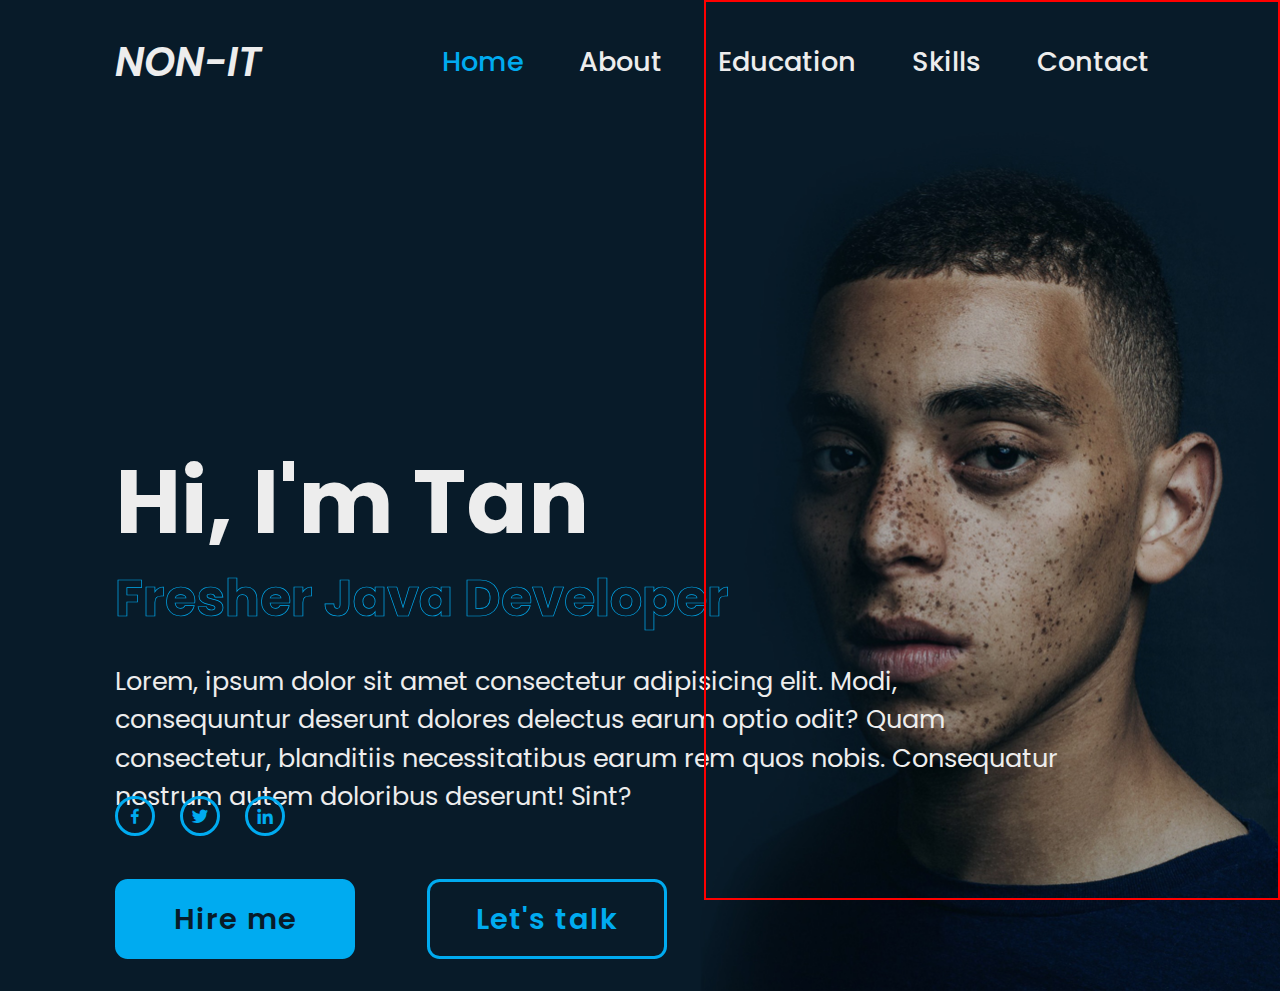
==== CV.html @ 24c04cdb "26:13" ====
<!DOCTYPE html>
<html lang="en">
  <head>
    <title>Title</title>
    <!-- Required meta tags -->
    <meta charset="utf-8" />
    <meta
      name="viewport"
      content="width=device-width, initial-scale=1, shrink-to-fit=no"
    />

    <!-- Bootstrap CSS -->
    <link
      rel="stylesheet"
      href="https://stackpath.bootstrapcdn.com/bootstrap/4.3.1/css/bootstrap.min.css"
      integrity="sha384-ggOyR0iXCbMQv3Xipma34MD+dH/1fQ784/j6cY/iJTQUOhcWr7x9JvoRxT2MZw1T"
      crossorigin="anonymous"
    />
    <link
      href="https://unpkg.com/boxicons@2.1.4/css/boxicons.min.css"
      rel="stylesheet"
    />

    <link rel="stylesheet" href="style.css" />
  </head>
  <body>
    <!-- header design -->
    <header>
      <a href="" class="logo">NON-IT</a>

      <div class="bx bx-menu" id="menu-icon"></div>

      <nav class="navbar">
        <a href="#home" class="active">Home</a>
        <a href="#about">About</a>
        <a href="#education">Education</a>
        <a href="#skill">Skills</a><a href="#">Contact</a>
      </nav>
    </header>

    <!-- Home section design -->
    <section class="home" id="home">
      <div class="home-content">
        <h1>Hi, I'm <span>Tan</span></h1>
        <div class="text-animate">
          <h3>Fresher Java Developer</h3>
        </div>
        <p>
          Lorem, ipsum dolor sit amet consectetur adipisicing elit. Modi,
          consequuntur deserunt dolores delectus earum optio odit? Quam
          consectetur, blanditiis necessitatibus earum rem quos nobis.
          Consequatur nostrum autem doloribus deserunt! Sint?
        </p>
        <div class="btn-box">
          <a href="" class="btn">Hire me</a>
          <a href="" class="btn">Let's talk</a>
        </div>
      </div>

      <div class="home-sci">
        <a href=""><i class="bx bxl-facebook"></i></a>
        <a href=""><i class="bx bxl-twitter"></i></a>
        <a href=""><i class="bx bxl-linkedin"></i></a>
      </div>
      <div class="home-imgHover"></div>
    </section>

    <!-- Optional JavaScript -->
    <!-- jQuery first, then Popper.js, then Bootstrap JS -->
    <script
      src="https://code.jquery.com/jquery-3.3.1.slim.min.js"
      integrity="sha384-q8i/X+965DzO0rT7abK41JStQIAqVgRVzpbzo5smXKp4YfRvH+8abtTE1Pi6jizo"
      crossorigin="anonymous"
    ></script>
    <script
      src="https://cdnjs.cloudflare.com/ajax/libs/popper.js/1.14.7/umd/popper.min.js"
      integrity="sha384-UO2eT0CpHqdSJQ6hJty5KVphtPhzWj9WO1clHTMGa3JDZwrnQq4sF86dIHNDz0W1"
      crossorigin="anonymous"
    ></script>
    <script
      src="https://stackpath.bootstrapcdn.com/bootstrap/4.3.1/js/bootstrap.min.js"
      integrity="sha384-JjSmVgyd0p3pXB1rRibZUAYoIIy6OrQ6VrjIEaFf/nJGzIxFDsf4x0xIM+B07jRM"
      crossorigin="anonymous"
    ></script>

    <script src="script.js"></script>
  </body>
</html>
---- style.css ----
@import url("https://fonts.googleapis.com/css2?family=Poppins:ital,wght@0,300;0,400;0,500;0,600;0,700;0,800;0,900;1,300;1,400;1,500;1,600;1,700;1,800;1,900&display=swap");

/* Reset base */
* {
  margin: 0;
  padding: 0;
  box-sizing: border-box;
  text-decoration: none;
  border: none;
  outline: none;
  scroll-behavior: smooth;
  font-family: "Poppins", sans-serif;
}
:root {
  --bg-color: rgb(8, 27, 41);
  --second-bg-color: rgb(17, 46, 66);
  --text-color: rgb(237, 237, 237);
  --main-color: rgb(0, 171, 240);
}
html {
  font-size: 62.5;
  overflow-x: hidden;
}
body {
  background: var(--bg-color);
  color: var(--text-color);
}
header {
  /* position: fixed; */
  top: 0;
  left: 0;
  width: 100%;
  padding: 2rem 9%;
  background: transparent;
  display: flex;
  justify-content: space-between;
  align-items: center;
  z-index: 100;
}

.logo {
  font-size: 2.5rem;
  color: var(--text-color);
  font-weight: 600;
  font-style: italic;
}
.navbar a {
  font-size: 1.7rem;
  color: var(--text-color);
  font-weight: 500;
  margin-left: 3.5rem;
}
.navbar a:hover,
.navbar a.active {
  color: var(--main-color);
  /* Tự thêm */
  text-decoration: none;
}

#menu-icon {
  font-size: 3.6rem;
  color: var(--text-color);
  cursor: pointer;
  display: none;
}

section {
  /* min-width: 100vh; */
  /* phần top padding ban đầu là 10rem */
  /* padding: 20rem 9% 2rem; */
  /* chuyển từ .home ở dưới lên */
  /* display: flex; */
  /* align-items: center; */
}

.home {
  min-width: 100vh;
  display: flex;
  align-items: center;
  padding: 20rem 9% 2rem;
  background: url("background.jpg") no-repeat;
  background-size: cover;
  background-position: right;
  /* background-position: center; */
}

/* HOME CONTENT */
.home-content {
  max-width: 60rem;
}

.home-content h1 {
  font-size: 5.6rem;
  font-weight: 700;
  line-height: 1.3;
}

.home-content .text-animate {
  position: relative;
  width: 40rem;
}
.home-content .text-animate h3 {
  font-size: 3.2rem;
  font-weight: 700;
  color: transparent;
  -webkit-text-stroke: 0.7px var(--main-color);
}

.home-content p {
  font-size: 1.6rem;
  margin: 2rem 0 4rem;
}

.btn-box {
  position: relative;
  display: flex;
  justify-content: space-between;
  width: 34.5rem;
  height: 5rem;
}

.btn-box .btn {
  position: relative;
  display: inline-flex;
  justify-content: center;
  align-items: center;
  width: 15rem;
  height: 100%;
  background-color: var(--main-color);
  border: 0.2rem solid var(--main-color);
  border-radius: 0.8rem;
  font-size: 1.8rem;
  font-weight: 600;
  letter-spacing: 0.1rem;
  color: var(--bg-color);
  z-index: 1;
  overflow: hidden;
  transition: 0.5s;
}

.btn-box .btn:hover {
  color: var(--main-color);
}

.btn-box .btn:nth-child(2) {
  background: transparent;
  color: var(--main-color);
}

.btn-box .btn:nth-child(2):hover {
  color: var(--bg-color);
}

.btn-box .btn:nth-child(2)::before {
  background: var(--main-color);
}

.btn-box .btn::before {
  content: "";
  position: absolute;
  top: 0;
  left: 0;
  width: 0;
  height: 100%;
  background: var(--bg-color);
  z-index: -1;
  transition: 0.5s;
}

.btn-box .btn:hover::before {
  width: 100%;
}

/* FACEBOOK TWITTER LINKEDIN */
.home-sci {
  position: absolute;
  bottom: 4rem;
  width: 170px;
  display: flex;
  justify-content: space-between;
}
.home-sci a {
  text-decoration: none;
  position: relative;
  display: inline-flex;
  justify-content: center;
  align-items: center;
  width: 40px;
  height: 40px;
  background: transparent;
  border: 0.2rem solid var(--main-color);
  border-radius: 50%;
  font-size: 20px;
  color: var(--main-color);
  z-index: 1;
  overflow: hidden;
}
.home-sci a:hover {
  color: var(--bg-color);
}
.home-sci a::before {
  content: "";
  position: absolute;
  top: 0;
  left: 0;
  width: 0;
  height: 100%;
  background: var(--main-color);
  z-index: -1;
  transition: 0.5s;
}

.home-sci a:hover::before {
  width: 100%;
}

/* IMAGE */
.home-imgHover {
  position: absolute;
  top: 0;
  right: 0;
  width: 45%;
  height: 100%;
  background: transparent;
  border: 2px solid red;
}
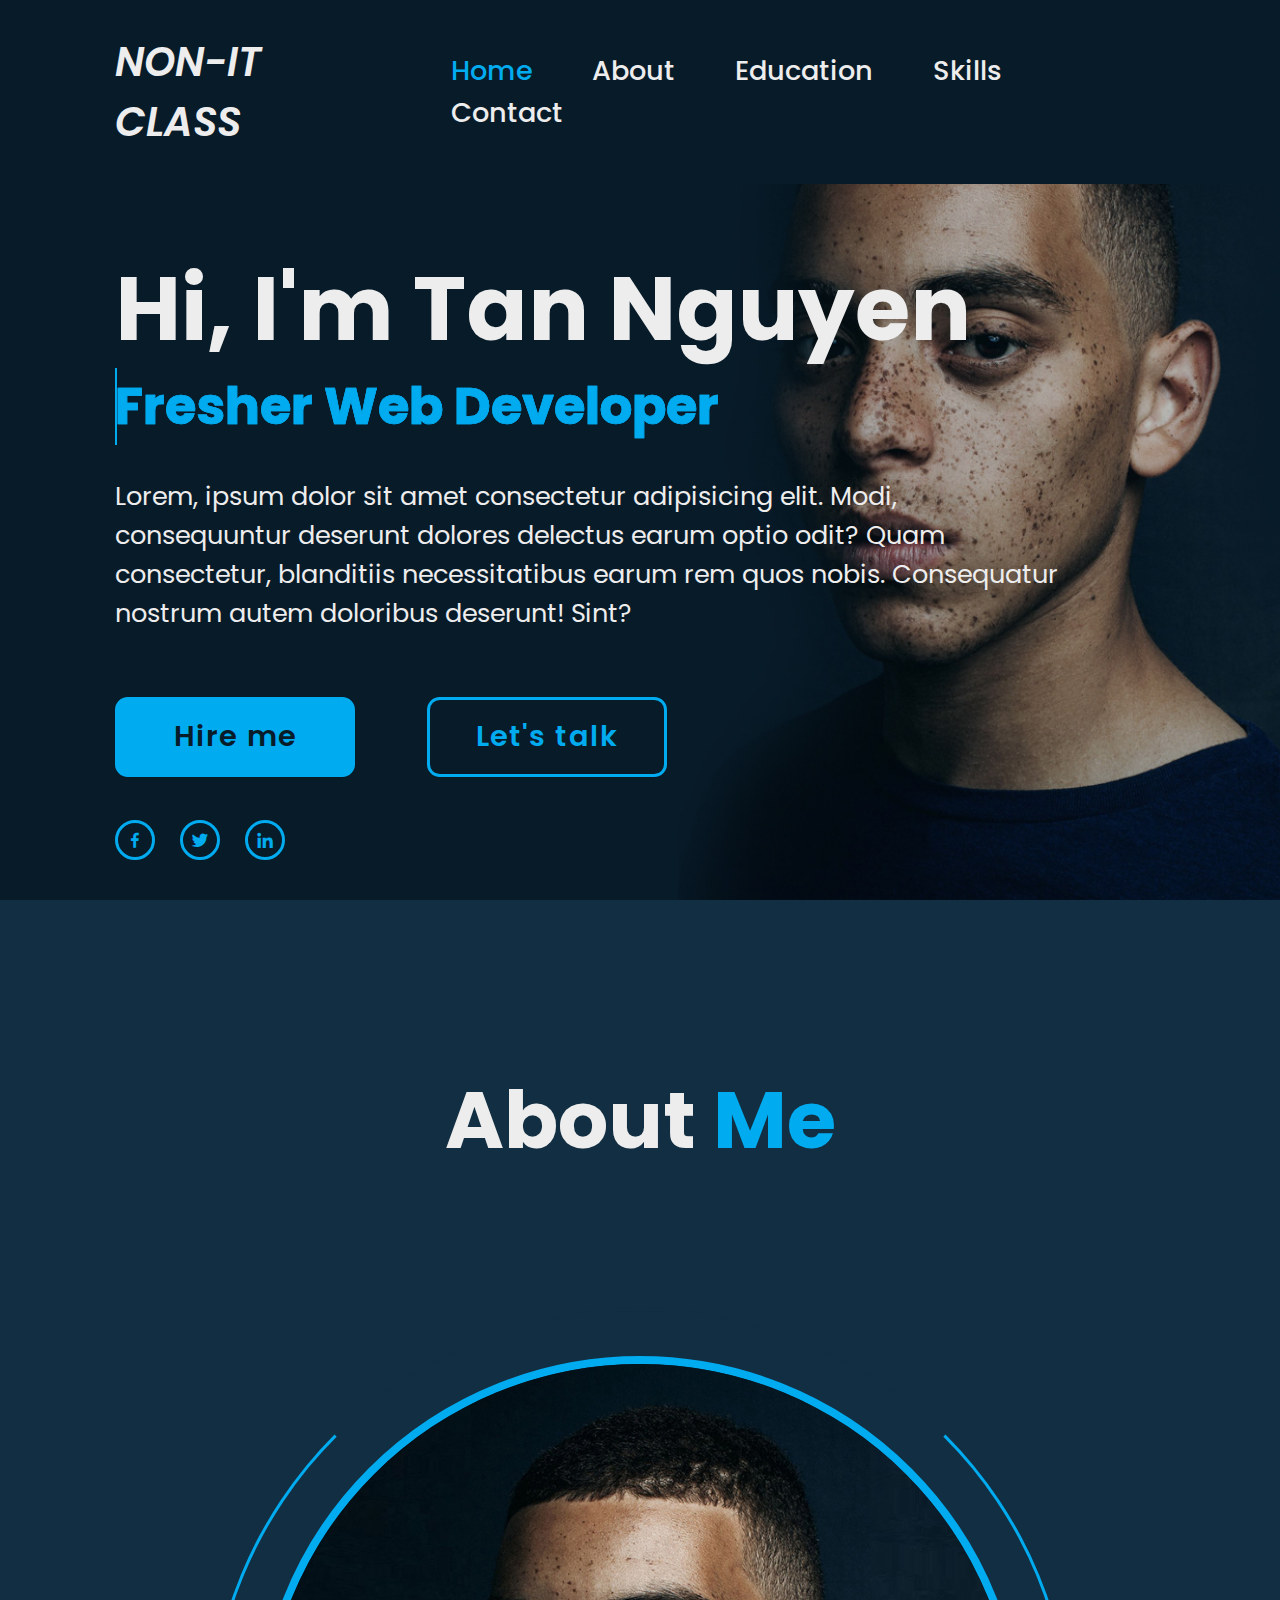
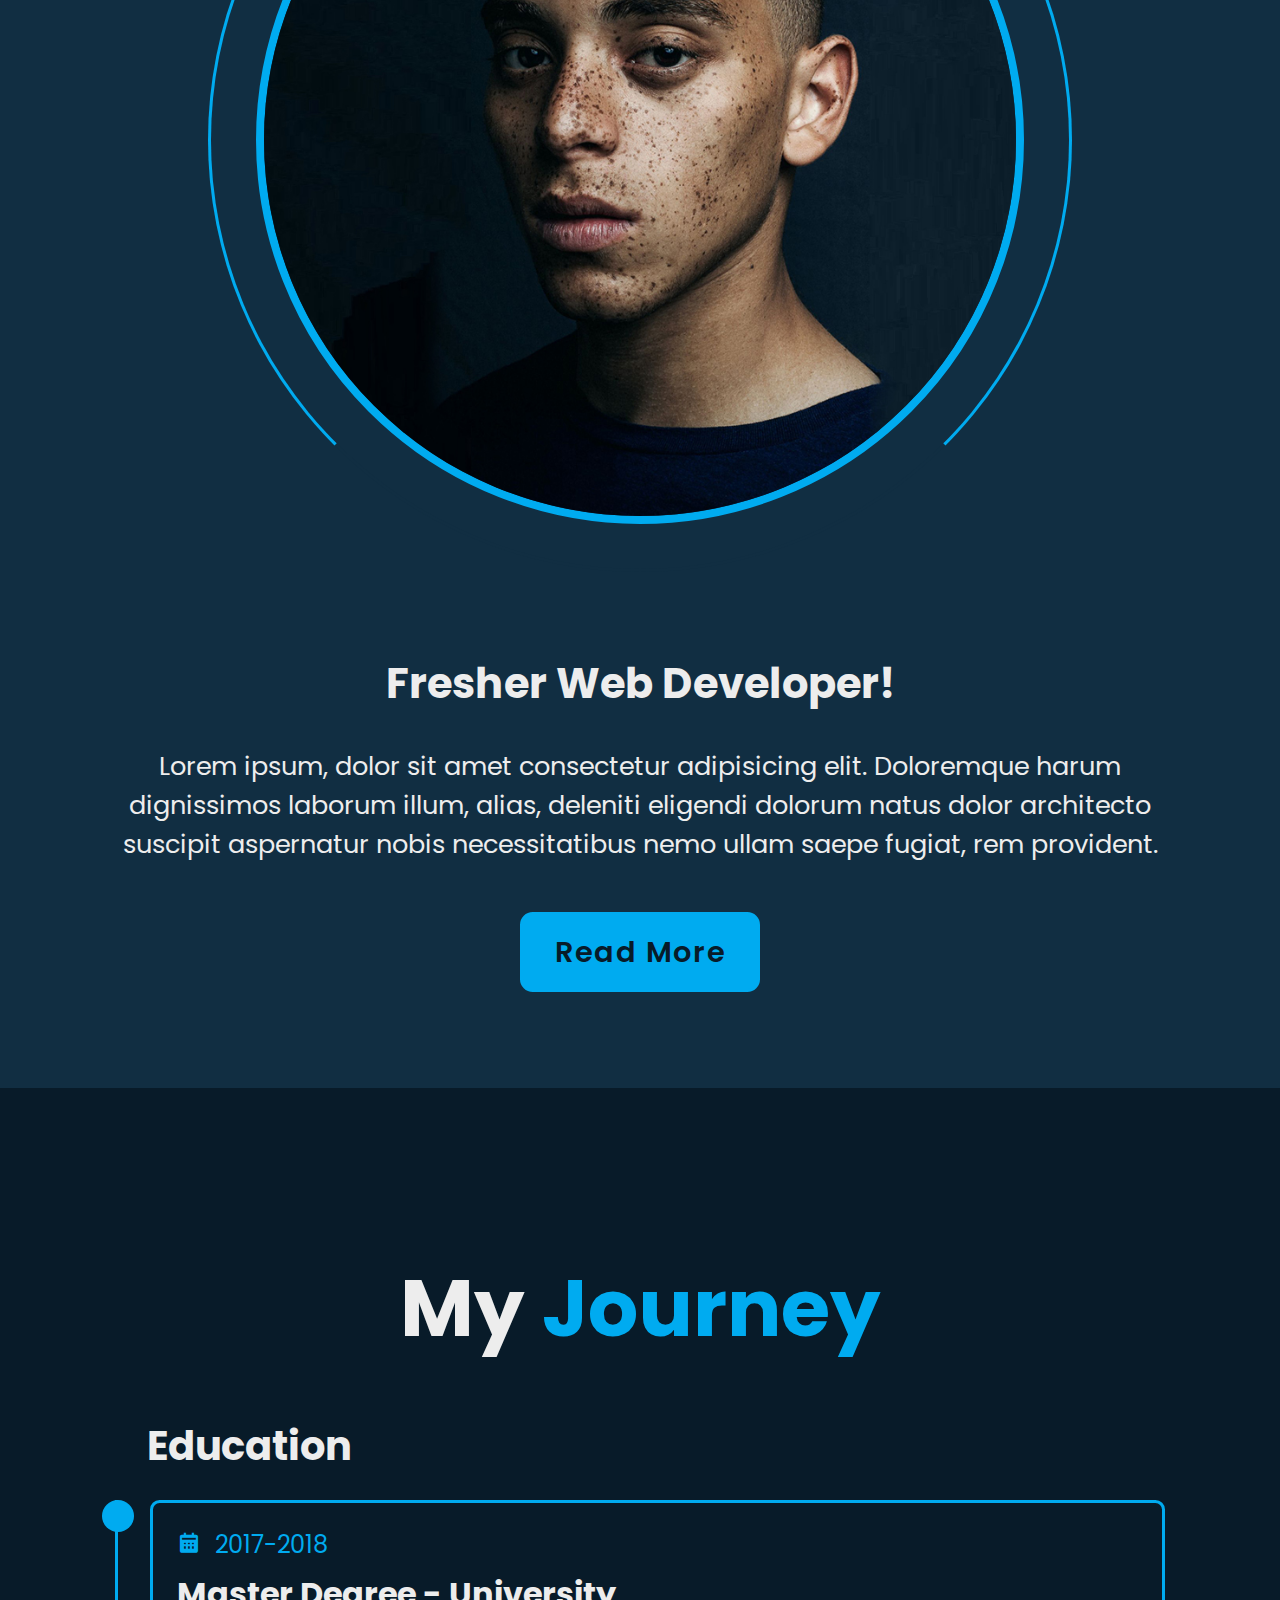
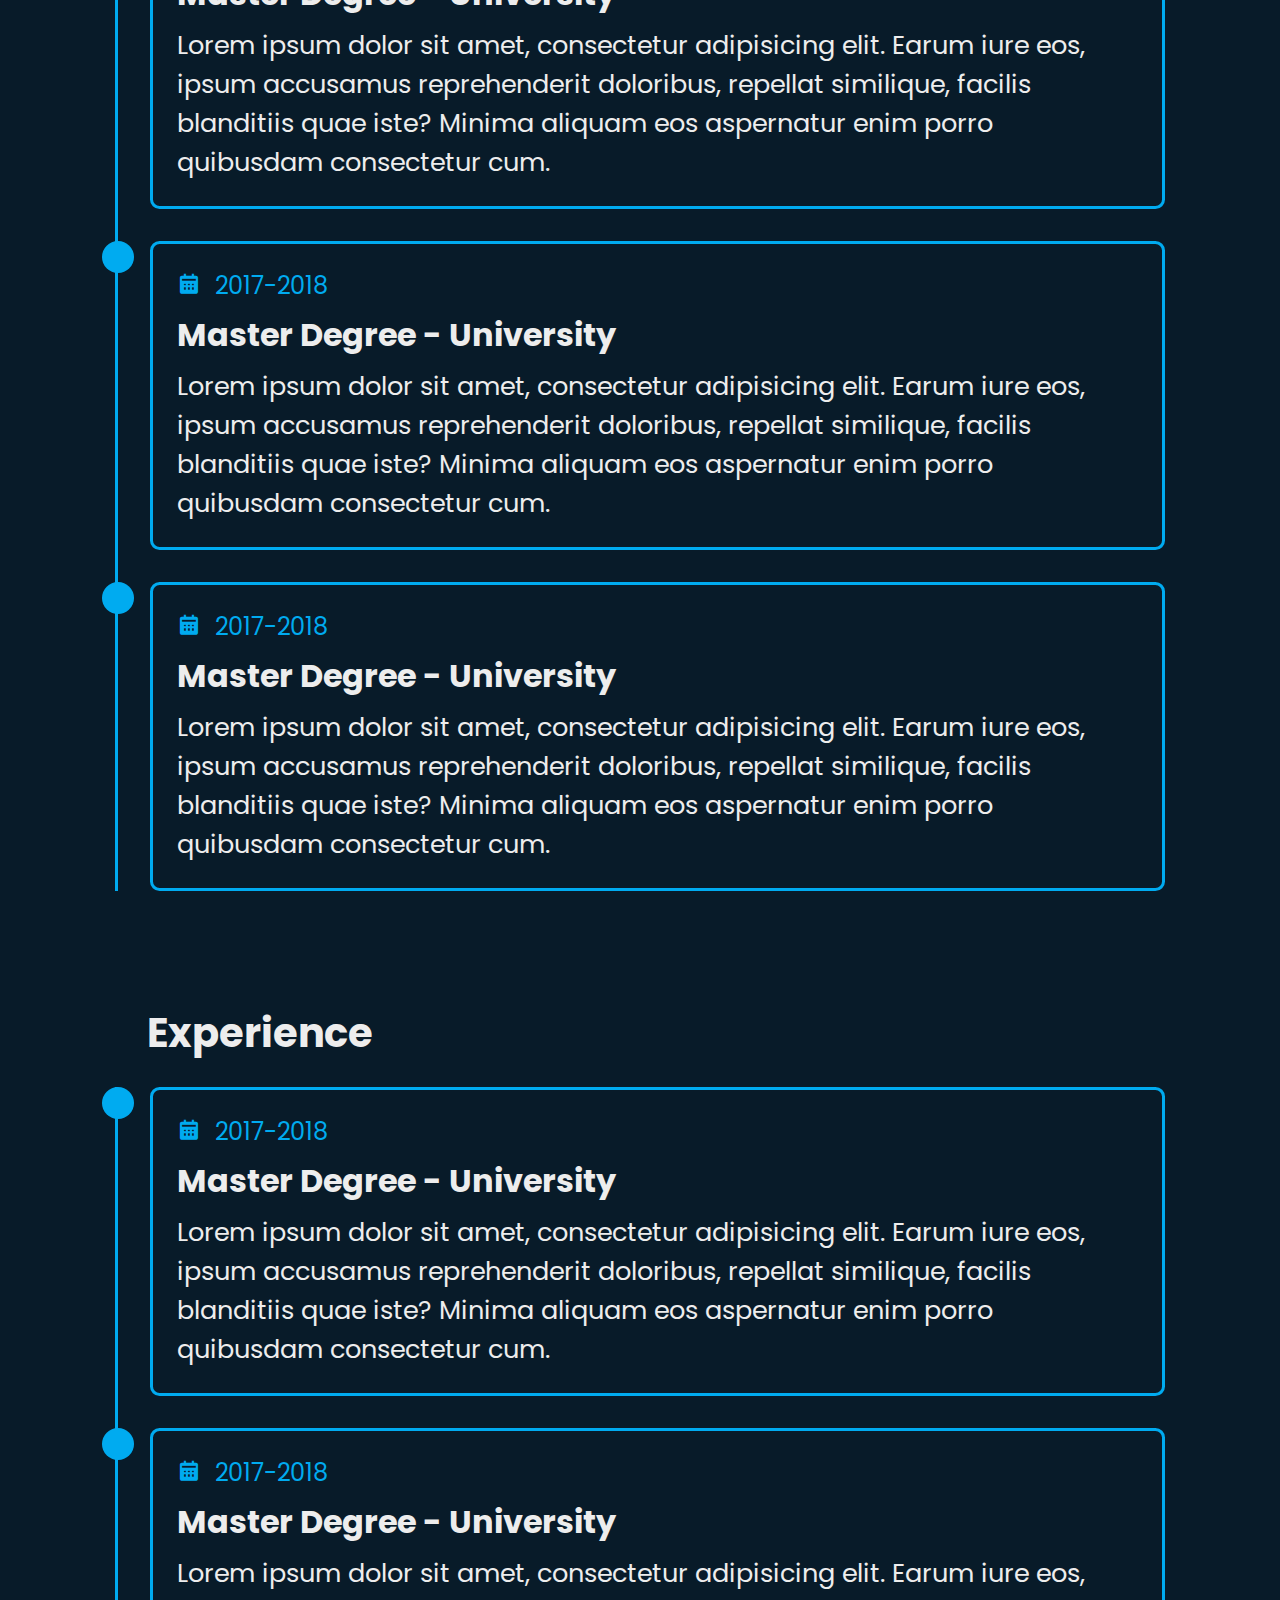
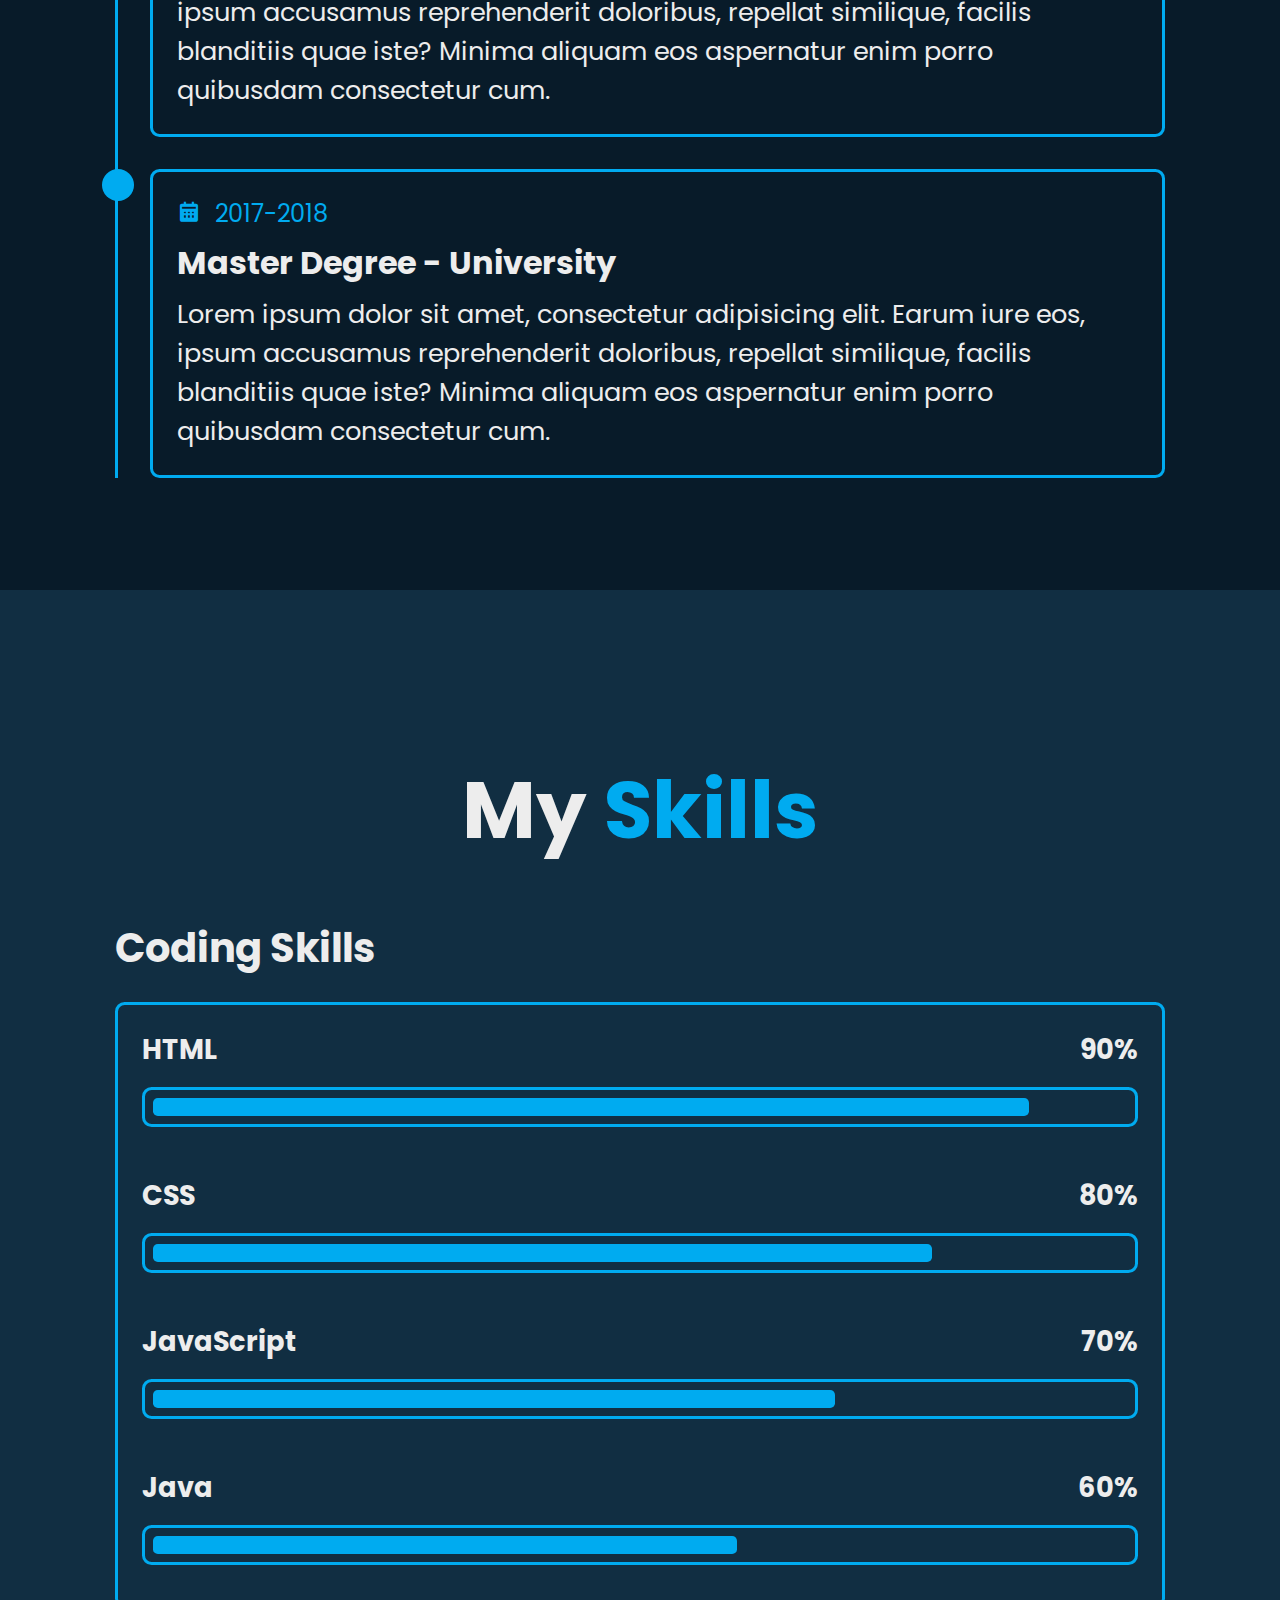
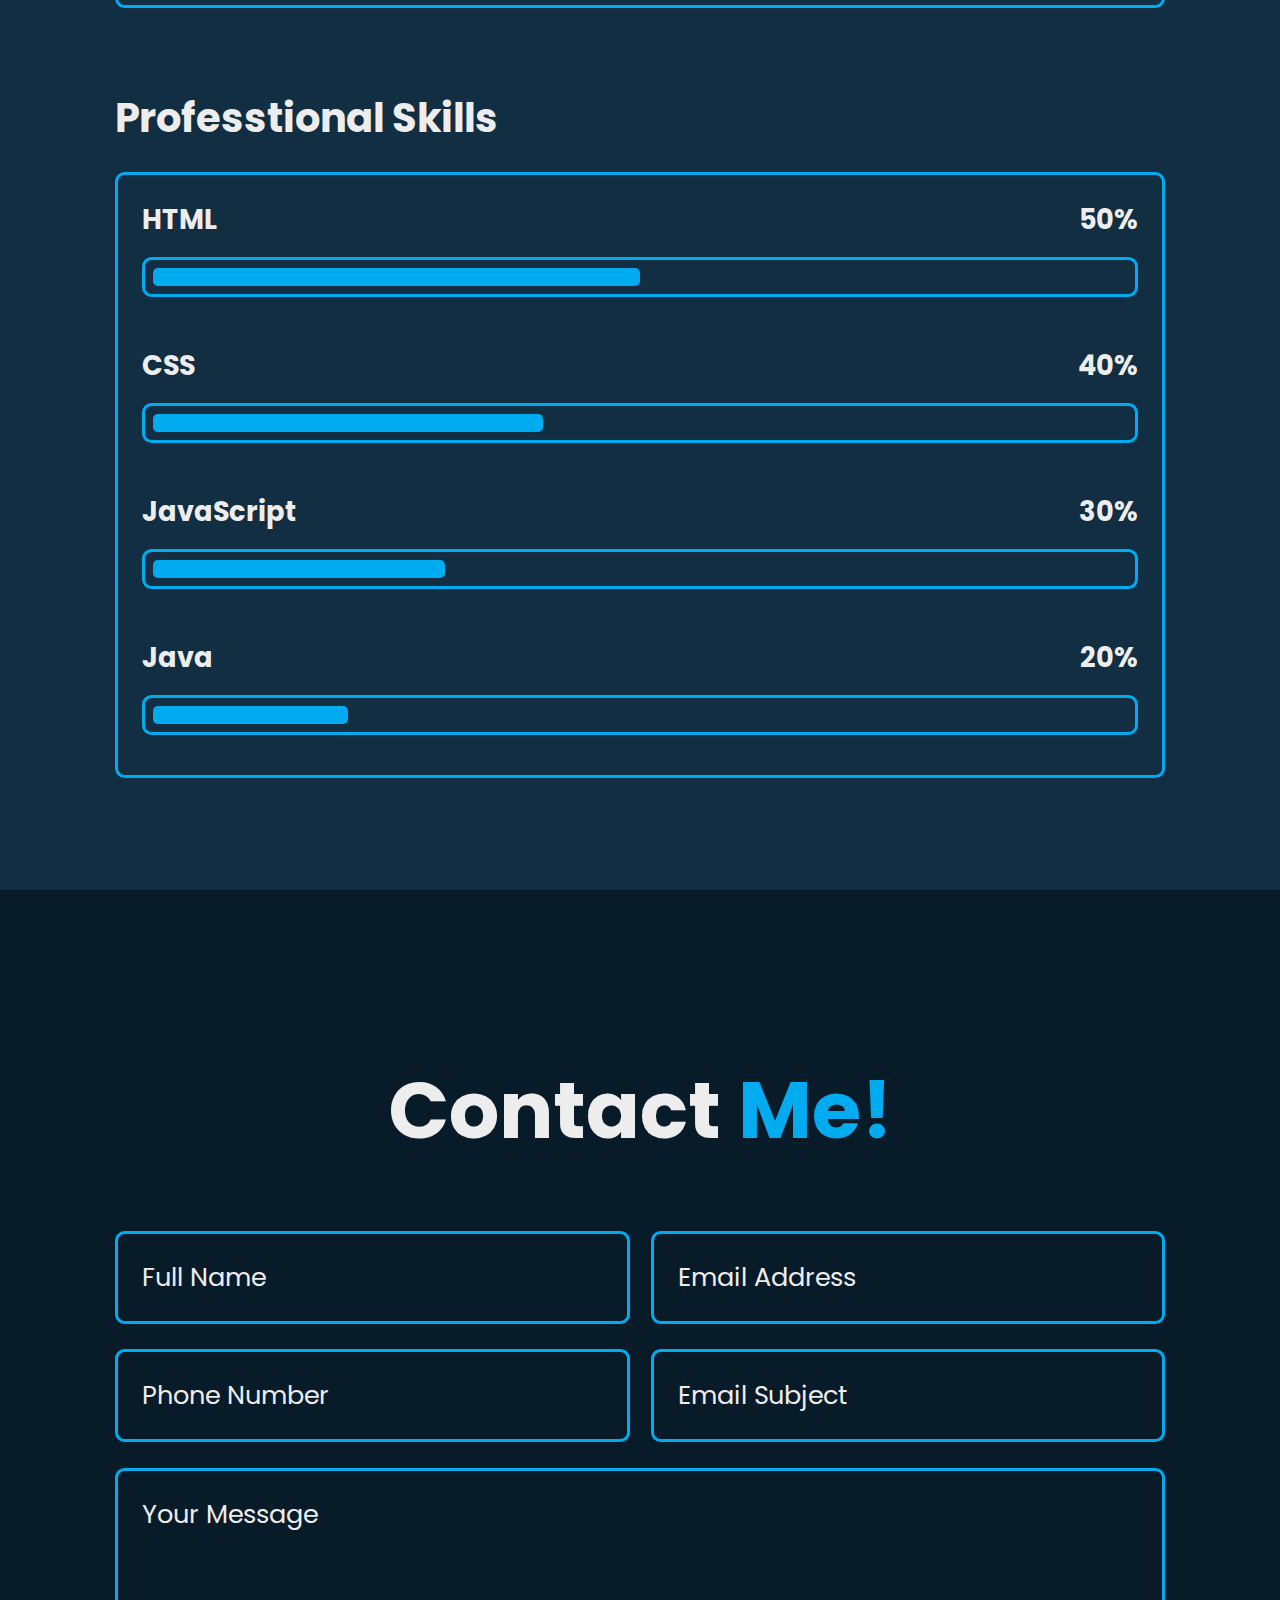
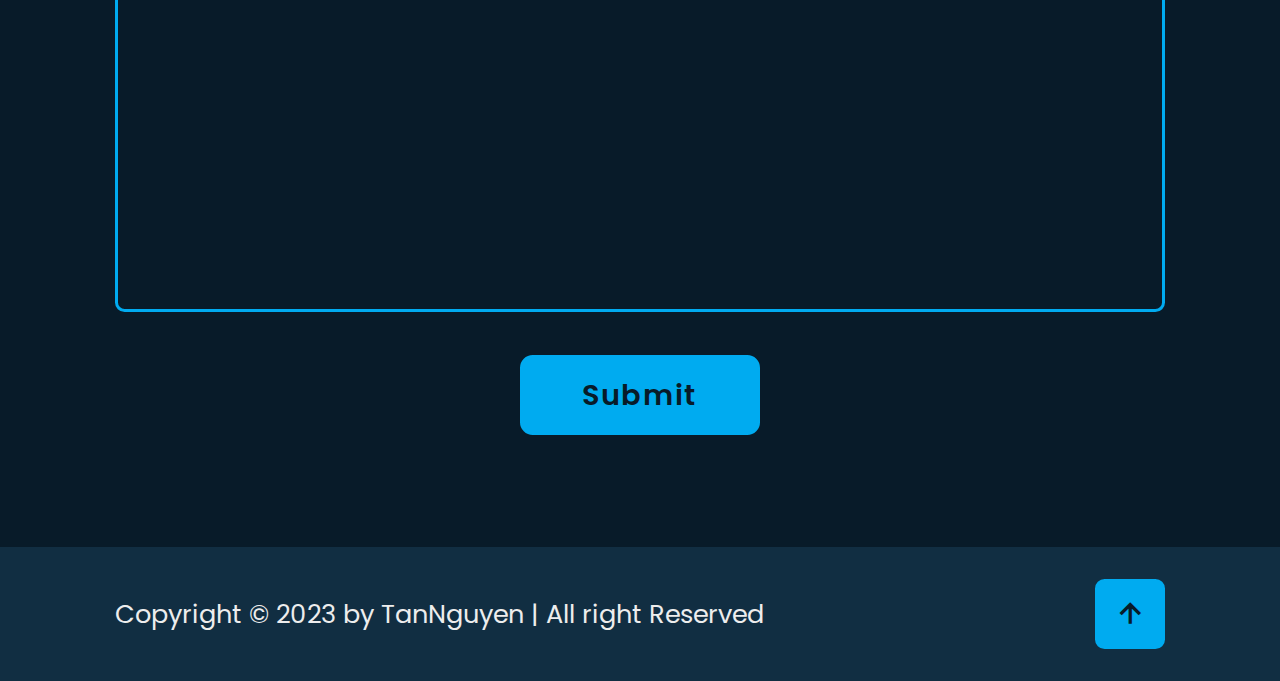
==== commit 79797fa1: "home" ====
--- a/CV.html
+++ b/CV.html
@@ -10,12 +10,12 @@
     />
 
     <!-- Bootstrap CSS -->
-    <link
+    <!-- <link
       rel="stylesheet"
       href="https://stackpath.bootstrapcdn.com/bootstrap/4.3.1/css/bootstrap.min.css"
       integrity="sha384-ggOyR0iXCbMQv3Xipma34MD+dH/1fQ784/j6cY/iJTQUOhcWr7x9JvoRxT2MZw1T"
       crossorigin="anonymous"
-    />
+    /> -->
     <link
       href="https://unpkg.com/boxicons@2.1.4/css/boxicons.min.css"
       rel="stylesheet"
@@ -25,8 +25,8 @@
   </head>
   <body>
     <!-- header design -->
-    <header>
-      <a href="" class="logo">NON-IT</a>
+    <header class="header sticky">
+      <a href="" class="logo">NON-IT CLASS</a>
 
       <div class="bx bx-menu" id="menu-icon"></div>
 
@@ -34,16 +34,19 @@
         <a href="#home" class="active">Home</a>
         <a href="#about">About</a>
         <a href="#education">Education</a>
-        <a href="#skill">Skills</a><a href="#">Contact</a>
+        <a href="#skills">Skills</a>
+        <a href="#contact">Contact</a>
+
+        <span class="active-nav"></span>
       </nav>
     </header>
 
-    <!-- Home section design -->
+    <!-- HOME SECTION -->
     <section class="home" id="home">
       <div class="home-content">
-        <h1>Hi, I'm <span>Tan</span></h1>
+        <h1>Hi, I'm <span>Tan Nguyen</span></h1>
         <div class="text-animate">
-          <h3>Fresher Java Developer</h3>
+          <h3>Fresher Web Developer</h3>
         </div>
         <p>
           Lorem, ipsum dolor sit amet consectetur adipisicing elit. Modi,
@@ -64,7 +67,244 @@
       </div>
       <div class="home-imgHover"></div>
     </section>
-
+    <!-- ABOUT SECTION  -->
+    <section class="about" id="about">
+      <h2 class="heading">About <span>Me</span></h2>
+      <div class="about-img">
+        <img src="portrait5.jpg" alt="" />
+        <span class="circle-spin"></span>
+      </div>
+      <div class="about-content">
+        <h3>Fresher Web Developer!</h3>
+        <p>
+          Lorem ipsum, dolor sit amet consectetur adipisicing elit. Doloremque
+          harum dignissimos laborum illum, alias, deleniti eligendi dolorum
+          natus dolor architecto suscipit aspernatur nobis necessitatibus nemo
+          ullam saepe fugiat, rem provident.
+        </p>
+        <div class="btn-box btns">
+          <a href="" class="btn">Read More</a>
+        </div>
+      </div>
+    </section>
+
+    <!-- EDUCATION SECTION -->
+    <section class="education" id="education">
+      <h2 class="heading">My <span>Journey</span></h2>
+      <div class="education-row">
+        <div class="education-column">
+          <h3 class="title">Education</h3>
+          <div class="education-box">
+            <div class="education-content">
+              <div class="content">
+                <div class="year">
+                  <i class="bx bxs-calendar"></i> 2017-2018
+                </div>
+                <h3>Master Degree - University</h3>
+                <p>
+                  Lorem ipsum dolor sit amet, consectetur adipisicing elit.
+                  Earum iure eos, ipsum accusamus reprehenderit doloribus,
+                  repellat similique, facilis blanditiis quae iste? Minima
+                  aliquam eos aspernatur enim porro quibusdam consectetur cum.
+                </p>
+              </div>
+            </div>
+
+            <div class="education-content">
+              <div class="content">
+                <div class="year">
+                  <i class="bx bxs-calendar"></i> 2017-2018
+                </div>
+                <h3>Master Degree - University</h3>
+                <p>
+                  Lorem ipsum dolor sit amet, consectetur adipisicing elit.
+                  Earum iure eos, ipsum accusamus reprehenderit doloribus,
+                  repellat similique, facilis blanditiis quae iste? Minima
+                  aliquam eos aspernatur enim porro quibusdam consectetur cum.
+                </p>
+              </div>
+            </div>
+
+            <div class="education-content">
+              <div class="content">
+                <div class="year">
+                  <i class="bx bxs-calendar"></i> 2017-2018
+                </div>
+                <h3>Master Degree - University</h3>
+                <p>
+                  Lorem ipsum dolor sit amet, consectetur adipisicing elit.
+                  Earum iure eos, ipsum accusamus reprehenderit doloribus,
+                  repellat similique, facilis blanditiis quae iste? Minima
+                  aliquam eos aspernatur enim porro quibusdam consectetur cum.
+                </p>
+              </div>
+            </div>
+          </div>
+        </div>
+
+        <div class="education-column">
+          <h3 class="title">Experience</h3>
+          <div class="education-box">
+            <div class="education-content">
+              <div class="content">
+                <div class="year">
+                  <i class="bx bxs-calendar"></i> 2017-2018
+                </div>
+                <h3>Master Degree - University</h3>
+                <p>
+                  Lorem ipsum dolor sit amet, consectetur adipisicing elit.
+                  Earum iure eos, ipsum accusamus reprehenderit doloribus,
+                  repellat similique, facilis blanditiis quae iste? Minima
+                  aliquam eos aspernatur enim porro quibusdam consectetur cum.
+                </p>
+              </div>
+            </div>
+
+            <div class="education-content">
+              <div class="content">
+                <div class="year">
+                  <i class="bx bxs-calendar"></i> 2017-2018
+                </div>
+                <h3>Master Degree - University</h3>
+                <p>
+                  Lorem ipsum dolor sit amet, consectetur adipisicing elit.
+                  Earum iure eos, ipsum accusamus reprehenderit doloribus,
+                  repellat similique, facilis blanditiis quae iste? Minima
+                  aliquam eos aspernatur enim porro quibusdam consectetur cum.
+                </p>
+              </div>
+            </div>
+
+            <div class="education-content">
+              <div class="content">
+                <div class="year">
+                  <i class="bx bxs-calendar"></i> 2017-2018
+                </div>
+                <h3>Master Degree - University</h3>
+                <p>
+                  Lorem ipsum dolor sit amet, consectetur adipisicing elit.
+                  Earum iure eos, ipsum accusamus reprehenderit doloribus,
+                  repellat similique, facilis blanditiis quae iste? Minima
+                  aliquam eos aspernatur enim porro quibusdam consectetur cum.
+                </p>
+              </div>
+            </div>
+          </div>
+        </div>
+      </div>
+    </section>
+    <!-- SKILLS SECTION -->
+    <section class="skills" id="skills">
+      <h2 class="heading">My <span>Skills</span></h2>
+
+      <div class="skills-row">
+        <div class="skills-column">
+          <h3 class="title">Coding Skills</h3>
+          <div class="skills-box">
+            <div class="skills-content">
+              <div class="progresss">
+                <h3>HTML <span>90%</span></h3>
+                <div class="bar"><span></span></div>
+              </div>
+
+              <div class="progresss">
+                <h3>CSS <span>80%</span></h3>
+                <div class="bar"><span></span></div>
+              </div>
+
+              <div class="progresss">
+                <h3>JavaScript <span>70%</span></h3>
+                <div class="bar"><span></span></div>
+              </div>
+
+              <div class="progresss">
+                <h3>Java <span>60%</span></h3>
+                <div class="bar"><span></span></div>
+              </div>
+            </div>
+          </div>
+        </div>
+
+        <div class="skills-column">
+          <h3 class="title">Professtional Skills</h3>
+          <div class="skills-box">
+            <div class="skills-content">
+              <div class="progresss">
+                <h3>HTML <span>50%</span></h3>
+                <div class="bar"><span></span></div>
+              </div>
+
+              <div class="progresss">
+                <h3>CSS <span>40%</span></h3>
+                <div class="bar"><span></span></div>
+              </div>
+
+              <div class="progresss">
+                <h3>JavaScript <span>30%</span></h3>
+                <div class="bar"><span></span></div>
+              </div>
+
+              <div class="progresss">
+                <h3>Java <span>20%</span></h3>
+                <div class="bar"><span></span></div>
+              </div>
+            </div>
+          </div>
+        </div>
+      </div>
+    </section>
+
+    <!-- CONTACT SECTION -->
+    <section class="contact" id="contact">
+      <h2 class="heading">Contact <span>Me!</span></h2>
+
+      <form action="#" class="">
+        <div class="input-box">
+          <div class="input-field">
+            <input type="text" placeholder="Full Name" required />
+            <span class="focus"></span>
+          </div>
+          <div class="input-field">
+            <input type="text" placeholder="Email Address" required />
+            <span class="focus"></span>
+          </div>
+        </div>
+
+        <div class="input-box">
+          <div class="input-field">
+            <input type="text" placeholder="Phone Number" required />
+            <span class="focus"></span>
+          </div>
+          <div class="input-field">
+            <input type="text" placeholder="Email Subject" required />
+            <span class="focus"></span>
+          </div>
+        </div>
+        <div class="textarea-field">
+          <textarea
+            name=""
+            id=""
+            cols="30"
+            rows="10"
+            placeholder="Your Message"
+            required
+          ></textarea>
+          <span class="focus"></span>
+        </div>
+        <div class="btn-box btns">
+          <button type="submit" class="btn">Submit</button>
+        </div>
+      </form>
+    </section>
+    <!-- FOOTER SECTION -->
+    <footer class="footer">
+      <div class="footer-text">
+        <p>Copyright &copy; 2023 by TanNguyen | All right Reserved</p>
+      </div>
+      <div class="footer-iconTop">
+        <a href=""><i class="bx bx-up-arrow-alt"></i></a>
+      </div>
+    </footer>
     <!-- Optional JavaScript -->
     <!-- jQuery first, then Popper.js, then Bootstrap JS -->
     <script
--- a/style.css
+++ b/style.css
@@ -22,22 +22,29 @@
   overflow-x: hidden;
 }
 body {
+  /* width: 80%; */
   background: var(--bg-color);
   color: var(--text-color);
 }
+
+/* HEADER SECTION */
 header {
-  /* position: fixed; */
+  position: fixed;
   top: 0;
   left: 0;
   width: 100%;
   padding: 2rem 9%;
   background: transparent;
   display: flex;
+  flex-direction: row;
   justify-content: space-between;
   align-items: center;
   z-index: 100;
 }
 
+.header.sticky {
+  background: var(--bg-color);
+}
 .logo {
   font-size: 2.5rem;
   color: var(--text-color);
@@ -65,19 +72,21 @@
 }
 
 section {
-  /* min-width: 100vh; */
+  min-width: 100vh;
   /* phần top padding ban đầu là 10rem */
-  /* padding: 20rem 9% 2rem; */
-  /* chuyển từ .home ở dưới lên */
+  padding: 10rem 9% 5rem;
+  /* chuyển từ .ho5me ở dưới lên */
   /* display: flex; */
   /* align-items: center; */
+  /* height: 10%; */
 }
 
 .home {
+  min-height: 100vh;
   min-width: 100vh;
   display: flex;
   align-items: center;
-  padding: 20rem 9% 2rem;
+  padding: 10rem 9% 2rem;
   background: url("background.jpg") no-repeat;
   background-size: cover;
   background-position: right;
@@ -87,12 +96,18 @@
 /* HOME CONTENT */
 .home-content {
   max-width: 60rem;
+  z-index: 99;
+  /* background-color: red; */
 }
 
 .home-content h1 {
   font-size: 5.6rem;
   font-weight: 700;
   line-height: 1.3;
+}
+
+.home-content h1 span {
+  color: var(--text-color);
 }
 
 .home-content .text-animate {
@@ -104,11 +119,30 @@
   font-weight: 700;
   color: transparent;
   -webkit-text-stroke: 0.7px var(--main-color);
-}
-
+  background-image: linear-gradient(var(--main-color), var(--main-color));
+  background-repeat: no-repeat;
+  -webkit-background-clip: text;
+  background-position: 0 0;
+  animation: homeBgText 6s linear infinite;
+  animation-delay: 2s;
+}
+
+.home-content .text-animate h3::before {
+  content: "";
+  position: absolute;
+  top: 0;
+  left: 0;
+  width: 0;
+  height: 100%;
+  border-right: 2px solid var(--main-color);
+  z-index: -1;
+  animation: homeCursorText 6s linear infinite;
+  animation-delay: 2s;
+}
 .home-content p {
   font-size: 1.6rem;
   margin: 2rem 0 4rem;
+  z-index: -1;
 }
 
 .btn-box {
@@ -174,7 +208,7 @@
 /* FACEBOOK TWITTER LINKEDIN */
 .home-sci {
   position: absolute;
-  bottom: 4rem;
+  bottom: 2.5rem;
   width: 170px;
   display: flex;
   justify-content: space-between;
@@ -215,12 +249,534 @@
 }
 
 /* IMAGE */
-.home-imgHover {
+section .home-imgHover {
   position: absolute;
   top: 0;
   right: 0;
   width: 45%;
   height: 100%;
   background: transparent;
-  border: 2px solid red;
-}
+  transition: 3s;
+  /* z-index: -10; */
+}
+.home-imgHover:hover {
+  background: var(--bg-color);
+  opacity: 0.8;
+}
+/* ABOUT SECTION */
+
+.about {
+  display: flex;
+  /* justify-content: center; */
+  justify-content: space-between;
+  /* top: 0; */
+  /* left: 0; */
+  /* padding: 2rem 9%; */
+  align-items: center;
+  flex-direction: column;
+  gap: 2rem;
+  width: 100%;
+  background: var(--second-bg-color);
+  /* background: red; */
+  padding-bottom: 6rem;
+}
+
+.heading {
+  font-size: 5rem;
+  margin-bottom: 3rem;
+  text-align: center;
+  font-weight: 700;
+}
+span {
+  color: var(--main-color);
+}
+.about-img {
+  position: relative;
+  width: 60rem;
+  height: 60rem;
+  border-radius: 50%;
+  display: flex;
+  justify-content: center;
+  align-items: center;
+}
+
+.about-img img {
+  width: 80%;
+  height: 80%;
+  border-radius: 50%;
+  border: 0.5rem solid var(--main-color);
+}
+
+.about-img .circle-spin {
+  position: absolute;
+  top: 50%;
+  left: 50%;
+  transform: translate(-50%, -50%) rotate(0);
+  width: 90%;
+  height: 90%;
+  border-radius: 50%;
+  border-top: 0.2rem solid var(--second-bg-color);
+  border-bottom: 0.2rem solid var(--second-bg-color);
+  border-left: 0.2rem solid var(--main-color);
+  border-right: 0.2rem solid var(--main-color);
+  animation: aboutSpiner 8s linear infinite;
+}
+
+.about-content {
+  text-align: center;
+}
+
+.about-content h3 {
+  font-size: 2.6rem;
+}
+
+.about-content p {
+  font-size: 1.6rem;
+  margin: 2rem 0 3rem;
+}
+
+.btn-box.btns {
+  display: inline-block;
+  width: 15rem;
+}
+
+.btn-box.btns a::before {
+  background: var(--second-bg-color);
+}
+/* EDUCATION SECTION */
+.education {
+  display: flex;
+  justify-content: center;
+  align-items: center;
+  flex-direction: column;
+  min-height: auto;
+  padding-bottom: 5rem;
+}
+
+.education .education-row {
+  display: flex;
+  flex-wrap: wrap;
+  gap: 5rem;
+}
+
+.education-row .education-column {
+  flex: 1 1 40rem;
+}
+
+.education-column .title {
+  font-size: 2.5rem;
+  margin: 0 0 1.5rem 2rem;
+}
+
+.education-column .education-box {
+  border-left: 0.2rem solid var(--main-color);
+}
+
+.education-box .education-content {
+  position: relative;
+  padding-left: 2rem;
+}
+
+.education-box .education-content::before {
+  content: "";
+  position: absolute;
+  top: 0rem;
+  left: -1rem;
+  width: 2rem;
+  height: 2rem;
+  background: var(--main-color);
+  border-radius: 50%;
+}
+
+.education-content .content {
+  position: relative;
+  padding: 1.5rem;
+  border: 0.2rem solid var(--main-color);
+  border-radius: 0.6rem;
+  margin-bottom: 2rem;
+  overflow: hidden;
+}
+
+.education-content .content::before {
+  content: "";
+  position: absolute;
+  top: 0;
+  left: 0;
+  width: 0;
+  height: 100%;
+  background-color: var(--second-bg-color);
+  z-index: -1;
+  transition: 0.5s;
+}
+
+.education-content .content:hover::before {
+  width: 100%;
+}
+.education-content .content .year {
+  font-size: 1.5rem;
+  color: var(--main-color);
+  padding-bottom: 0.5rem;
+}
+
+.education-content .content .year i {
+  padding-right: 0.5rem;
+}
+
+.education-content .content h3 {
+  font-size: 2rem;
+}
+
+.education-content .content p {
+  font-size: 1.6rem;
+  padding-top: 0.5rem;
+}
+
+/* SKILLS SECTION */
+section.skills {
+  min-height: auto;
+
+  padding-bottom: 7rem;
+  background: var(--second-bg-color);
+}
+
+.skills .skills-row {
+  display: flex;
+  flex-wrap: wrap;
+  gap: 5rem;
+}
+
+.skills-row .skills-column {
+  flex: 1 1 40rem;
+}
+
+.skills-column .title {
+  font-size: 2.5rem;
+  margin: 0 0 1.5rem;
+}
+
+.skills-box .skills-content {
+  position: relative;
+  border: 0.2rem solid var(--main-color);
+  border-radius: 0.6rem;
+  padding: 0.5rem 1.5rem;
+  overflow: hidden;
+  z-index: 1;
+}
+
+.skills-box .skills-content::before {
+  content: "";
+  position: absolute;
+  top: 0;
+  left: 0;
+  width: 0;
+  height: 100%;
+  background: var(--bg-color);
+  z-index: -1;
+  transition: 0.5s;
+}
+
+.skills-box .skills-content:hover::before {
+  width: 100%;
+}
+.skills-content .progresss {
+  padding: 1rem 0;
+}
+
+.skills-content .progresss h3 {
+  font-size: 1.7rem;
+  display: flex;
+  justify-content: space-between;
+}
+
+.skills-content .progresss h3 span {
+  color: var(--text-color);
+}
+
+.skills-content .progresss .bar {
+  height: 2.5rem;
+  border-radius: 0.6rem;
+  border: 0.2rem solid var(--main-color);
+  padding: 0.5rem;
+  margin: 1rem 0;
+}
+
+.skills-content .progresss .bar span {
+  display: block;
+  height: 100%;
+  border-radius: 0.3rem;
+  background: var(--main-color);
+}
+
+.skills-column:nth-child(1) .skills-content .progresss:nth-child(1) .bar span {
+  width: 90%;
+}
+
+.skills-column:nth-child(1) .skills-content .progresss:nth-child(2) .bar span {
+  width: 80%;
+}
+
+.skills-column:nth-child(1) .skills-content .progresss:nth-child(3) .bar span {
+  width: 70%;
+}
+
+.skills-column:nth-child(1) .skills-content .progresss:nth-child(4) .bar span {
+  width: 60%;
+}
+
+.skills-column:nth-child(2) .skills-content .progresss:nth-child(1) .bar span {
+  width: 50%;
+}
+
+.skills-column:nth-child(2) .skills-content .progresss:nth-child(2) .bar span {
+  width: 40%;
+}
+.skills-column:nth-child(2) .skills-content .progresss:nth-child(3) .bar span {
+  width: 30%;
+}
+.skills-column:nth-child(2) .skills-content .progresss:nth-child(4) .bar span {
+  width: 20%;
+}
+/* CONTACT SECTION */
+.contact {
+  min-height: auto;
+  padding-bottom: 7rem;
+}
+
+.contact form {
+  max-width: 70rem;
+  margin: 0 auto;
+  text-align: center;
+}
+
+.contact form .input-box {
+  position: relative;
+  display: flex;
+  justify-content: space-between;
+  flex-wrap: wrap;
+}
+
+.contact form .input-box .input-field {
+  position: relative;
+  width: 49%;
+  margin: 0.8rem 0;
+}
+
+.contact form .input-box .input-field input,
+.contact form .textarea-field textarea {
+  width: 100%;
+  height: 100%;
+  padding: 1.5rem;
+  font-size: 1.6rem;
+  color: var(--text-color);
+  background: transparent;
+  border-radius: 0.6rem;
+  border: 0.2rem solid var(--main-color);
+}
+
+.contact form .input-box .input-field input::placeholder,
+.contact form .textarea-field textarea::placeholder {
+  color: var(--text-color);
+}
+
+.contact form .focus {
+  position: absolute;
+  top: 0;
+  left: 0;
+  width: 0;
+  height: 100%;
+  background: var(--second-bg-color);
+  border-radius: 0.6rem;
+  z-index: -1;
+  transition: 0.5s;
+}
+.contact form .input-box .input-field input:focus ~ .focus,
+.contact form .input-box .input-field input:valid ~ .focus,
+.contact form .textarea-field textarea:focus ~ .focus,
+.contact form .textarea-field textarea:valid ~ .focus {
+  width: 100%;
+}
+
+.contact form .textarea-field {
+  position: relative;
+  margin: 0.8rem 0 2.7rem;
+  display: flex;
+}
+
+.contact form .textarea-field textarea {
+  resize: none;
+}
+
+.contact form .btn-box.btns .btn {
+  cursor: pointer;
+}
+
+/* FOOTER SECTION */
+.footer {
+  display: flex;
+  justify-content: space-between;
+  align-items: center;
+  flex-wrap: wrap;
+  padding: 2rem 9%;
+  background: var(--second-bg-color);
+}
+.footer-text p {
+  font-size: 1.6rem;
+  margin: 0;
+}
+.footer-iconTop a {
+  position: relative;
+  display: inline-flex;
+  justify-content: center;
+  align-items: center;
+  padding: 0.8rem;
+  background: var(--main-color);
+  border: 0.2rem solid var(--main-color);
+  border-radius: 0.6rem;
+  z-index: 1;
+  overflow: hidden;
+  text-decoration: none;
+}
+.footer-iconTop a::before {
+  content: "";
+  position: absolute;
+  top: 0;
+  left: 0;
+  width: 0;
+  height: 100%;
+  background: var(--second-bg-color);
+  z-index: -1;
+  transition: 0.5s;
+}
+
+.footer-iconTop a:hover::before {
+  width: 100%;
+}
+.footer-iconTop a i {
+  font-size: 2.4rem;
+  color: var(--bg-color);
+  transition: 0.5s;
+}
+/* MEDIA QUERY */
+@media (max-width: 1200px) {
+  html {
+    font-size: 55%;
+  }
+}
+
+@media (max-width: 991px) {
+  html {
+    padding: 2rem 4%;
+  }
+  section {
+    padding: 10rem 4% 10rem;
+  }
+  .home {
+    padding: 0 4%;
+  }
+  .footer {
+    padding: 2rem 4%;
+  }
+}
+
+@media (max-width: 780px) {
+  header {
+    background: var(--bg-color);
+  }
+  #menu-icon {
+    display: block;
+  }
+  .navbar {
+    position: absolute;
+    top: 100%;
+    left: -100%;
+    width: 100%;
+    padding: 1rem 4%;
+    background: var(--main-color);
+    box-shadow: 0 0.5rem 1rem rgba(0, 0, 0, 0.2);
+    z-index: 1;
+    transition: 0.25s ease;
+    transition-delay: 0.25s;
+  }
+
+  .navbar.active {
+    left: 0;
+    transition-delay: 0s;
+  }
+
+  .navbar .active-nav {
+    position: absolute;
+    top: 0;
+    left: -100%;
+    width: 100%;
+    height: 100%;
+    background: var(--bg-color);
+    border-top: 0.1 rem solid rgba(0, 0, 0, 0.2);
+    z-index: -1;
+    transition: 0.25s ease;
+    transition-delay: 0s;
+  }
+
+  .navbar.active .active-nav {
+    left: 0;
+    transition-delay: 0.25s;
+  }
+  .navbar a {
+    display: block;
+    font-size: 2rem;
+    margin: 3rem 0;
+    transition: 0.25s ease;
+    transition-delay: 0s;
+    transform: translateX(0);
+  }
+
+  .navbar.action a {
+    transform: translateX(0);
+    transition-delay: 0.25s;
+  }
+
+  .home-imgHover {
+    pointer-event: none;
+    background: var(--bg-color);
+    opacity: 0.3;
+  }
+}
+
+/* KEYFRAMES ANIMATION */
+/* FOR H3 */
+@keyframes homeBgText {
+  0%,
+  10%,
+  100% {
+    background-position: -40rem 0;
+  }
+
+  65%,
+  85% {
+    background-position: 0 0;
+  }
+}
+
+@keyframes homeCursorText {
+  0%,
+  10%,
+  100% {
+    width: 0;
+  }
+
+  65%,
+  78%,
+  85% {
+    width: 100%;
+    opacity: 1;
+  }
+  75%,
+  81% {
+    opacity: 0;
+  }
+}
+/* FOR AVARTAR */
+@keyframes aboutSpiner {
+  100% {
+    transform: translate(-50%, -50%) rotate(360deg);
+  }
+}
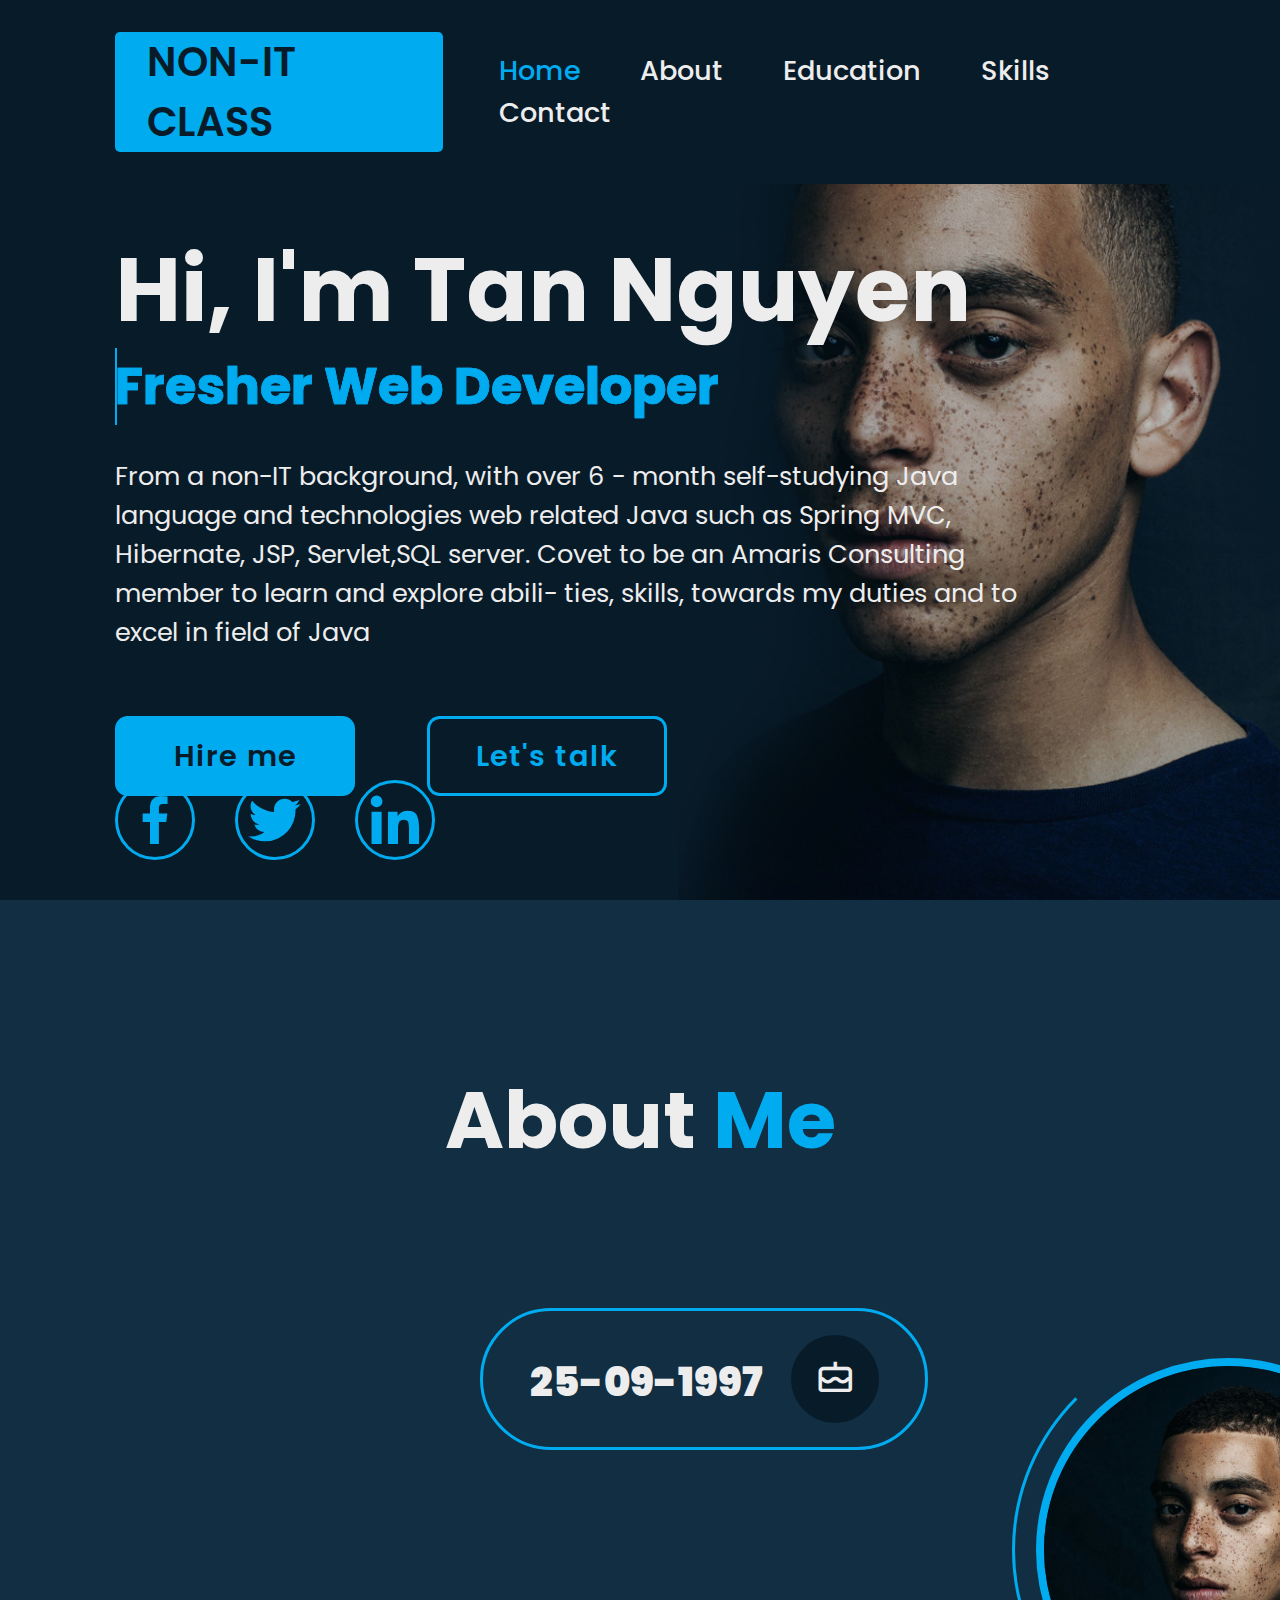
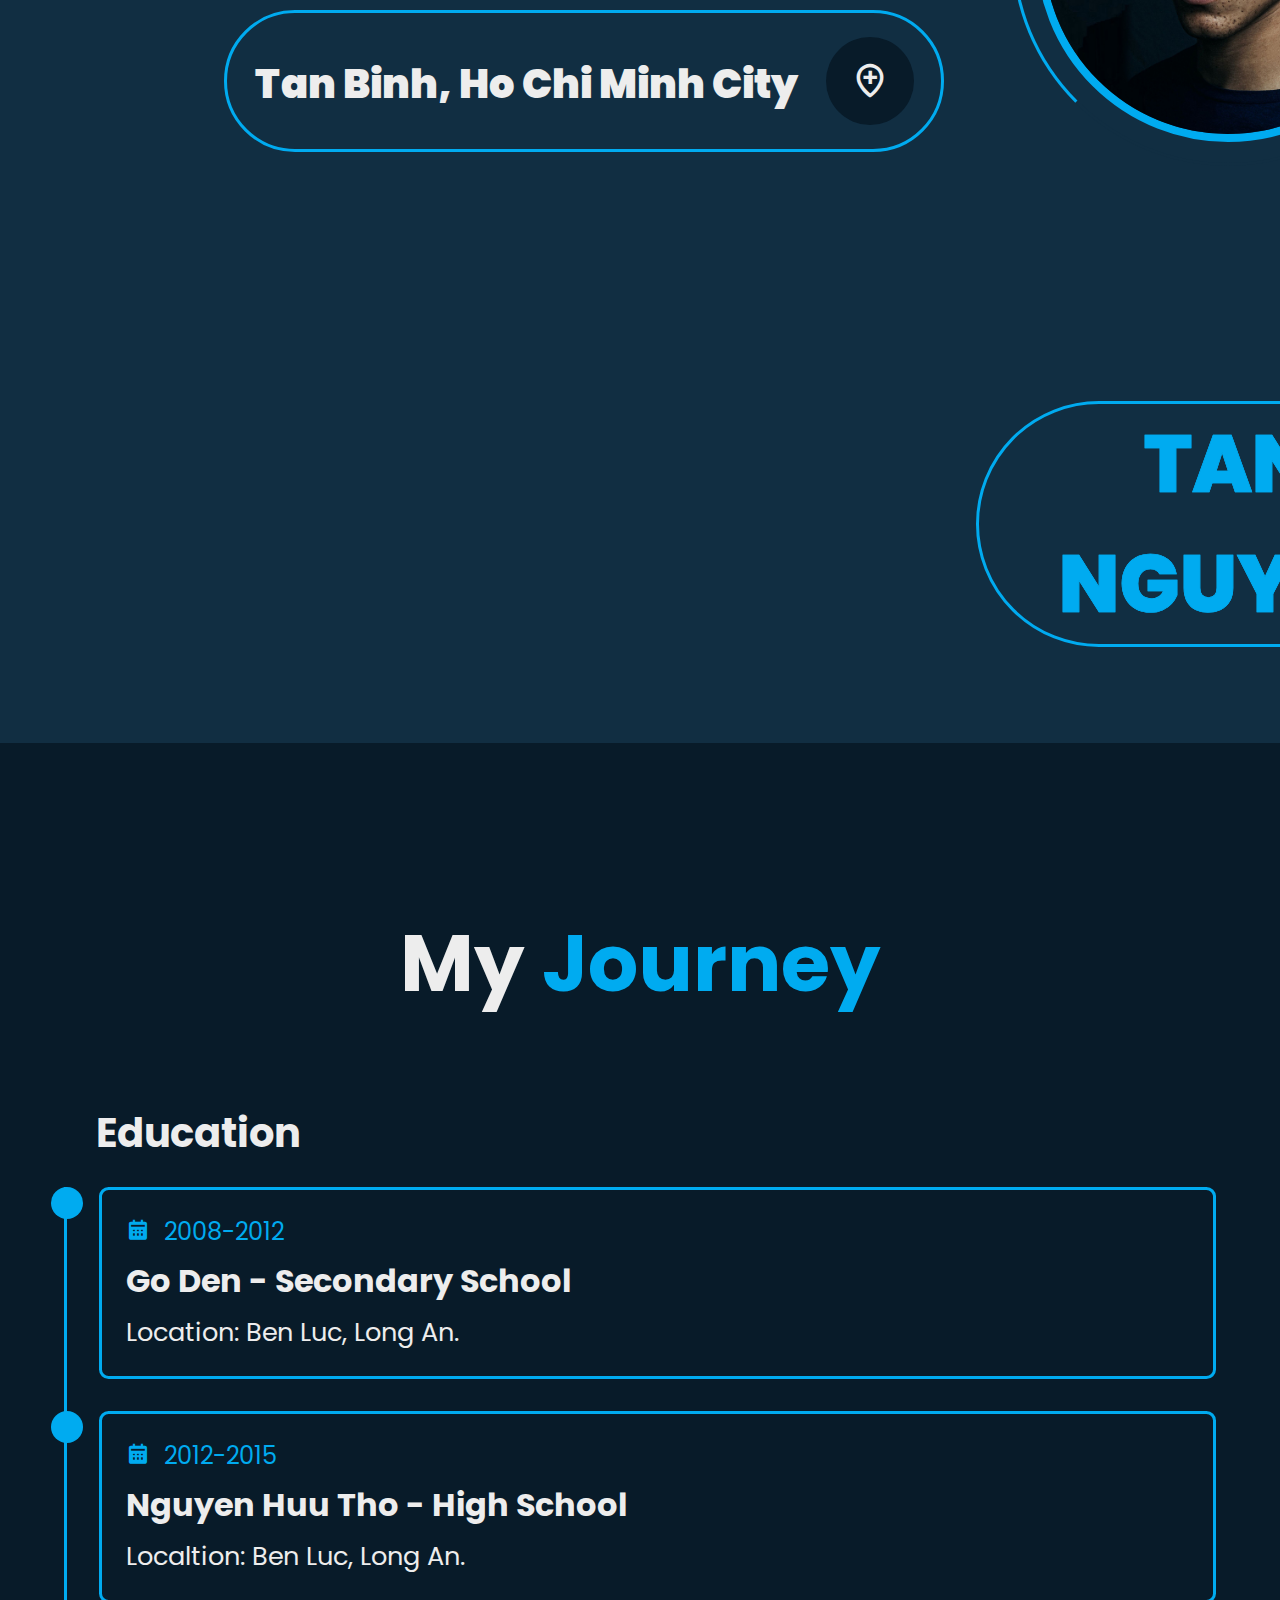
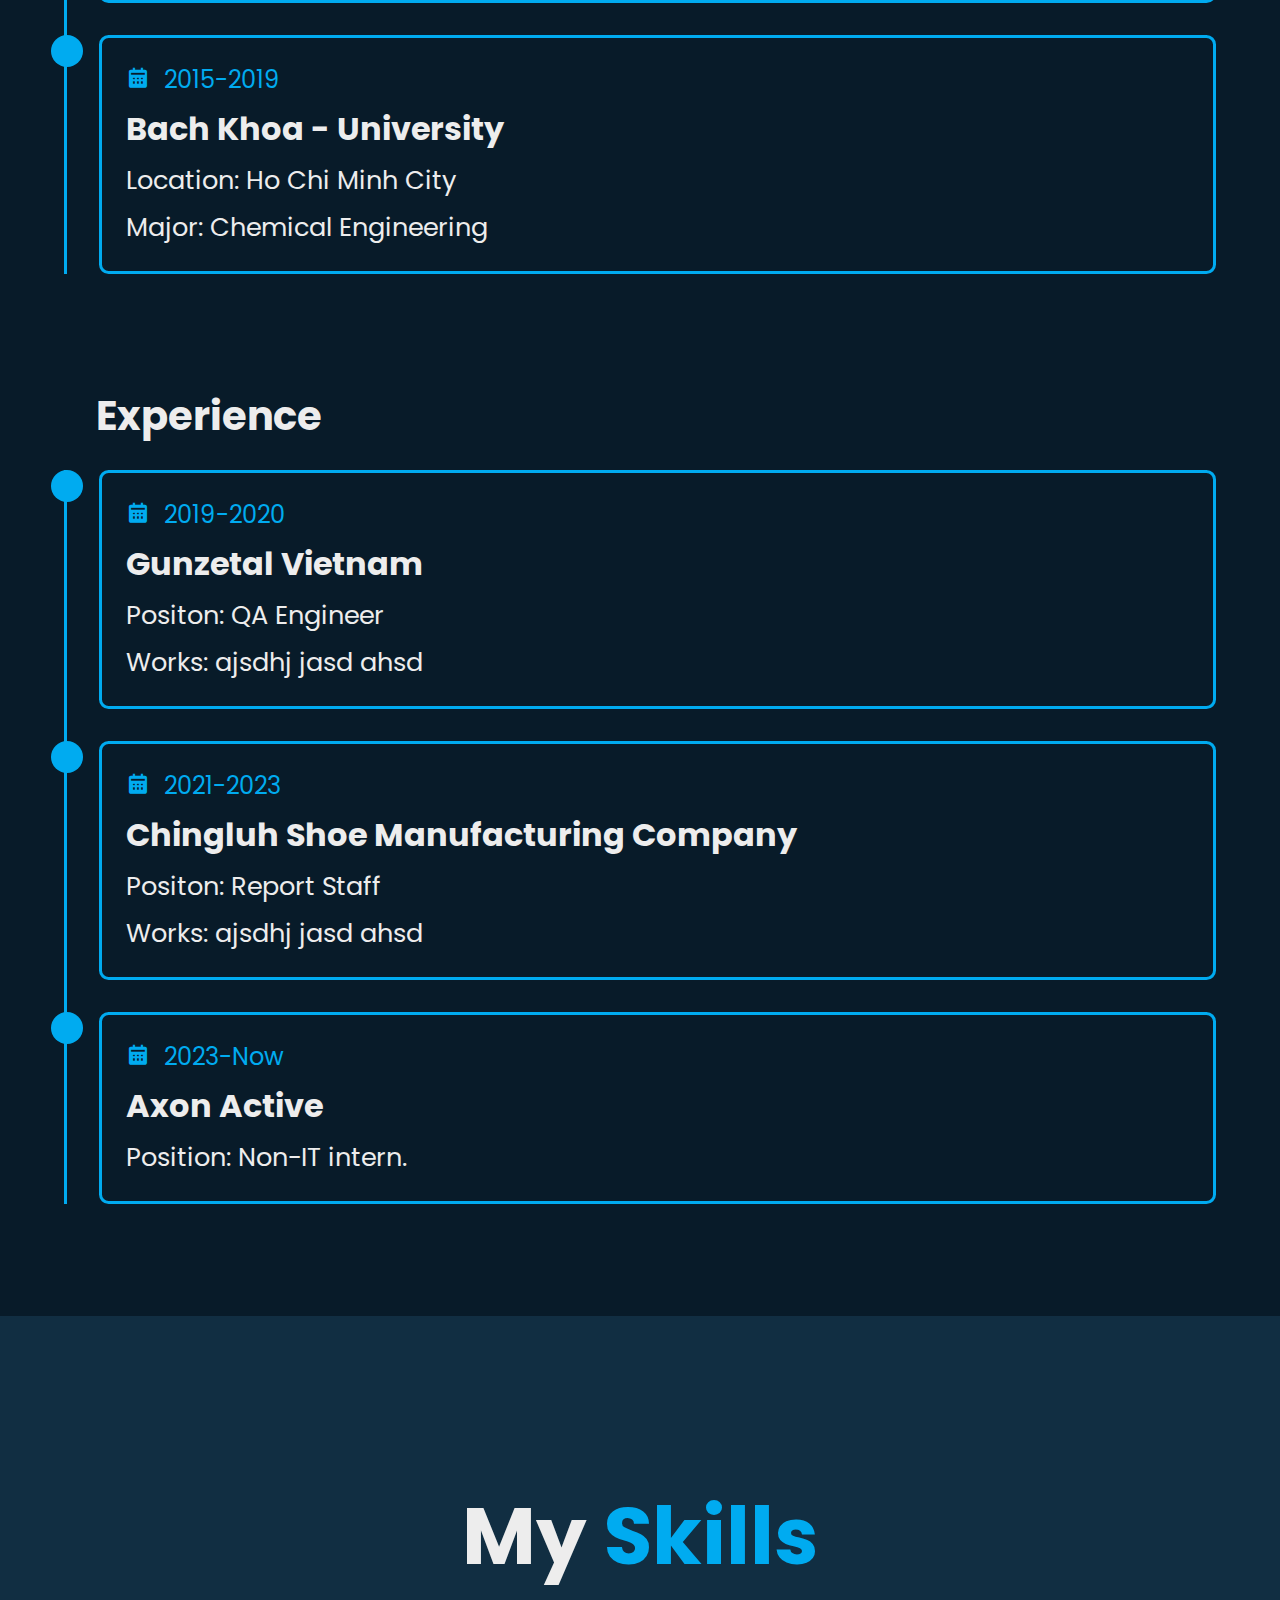
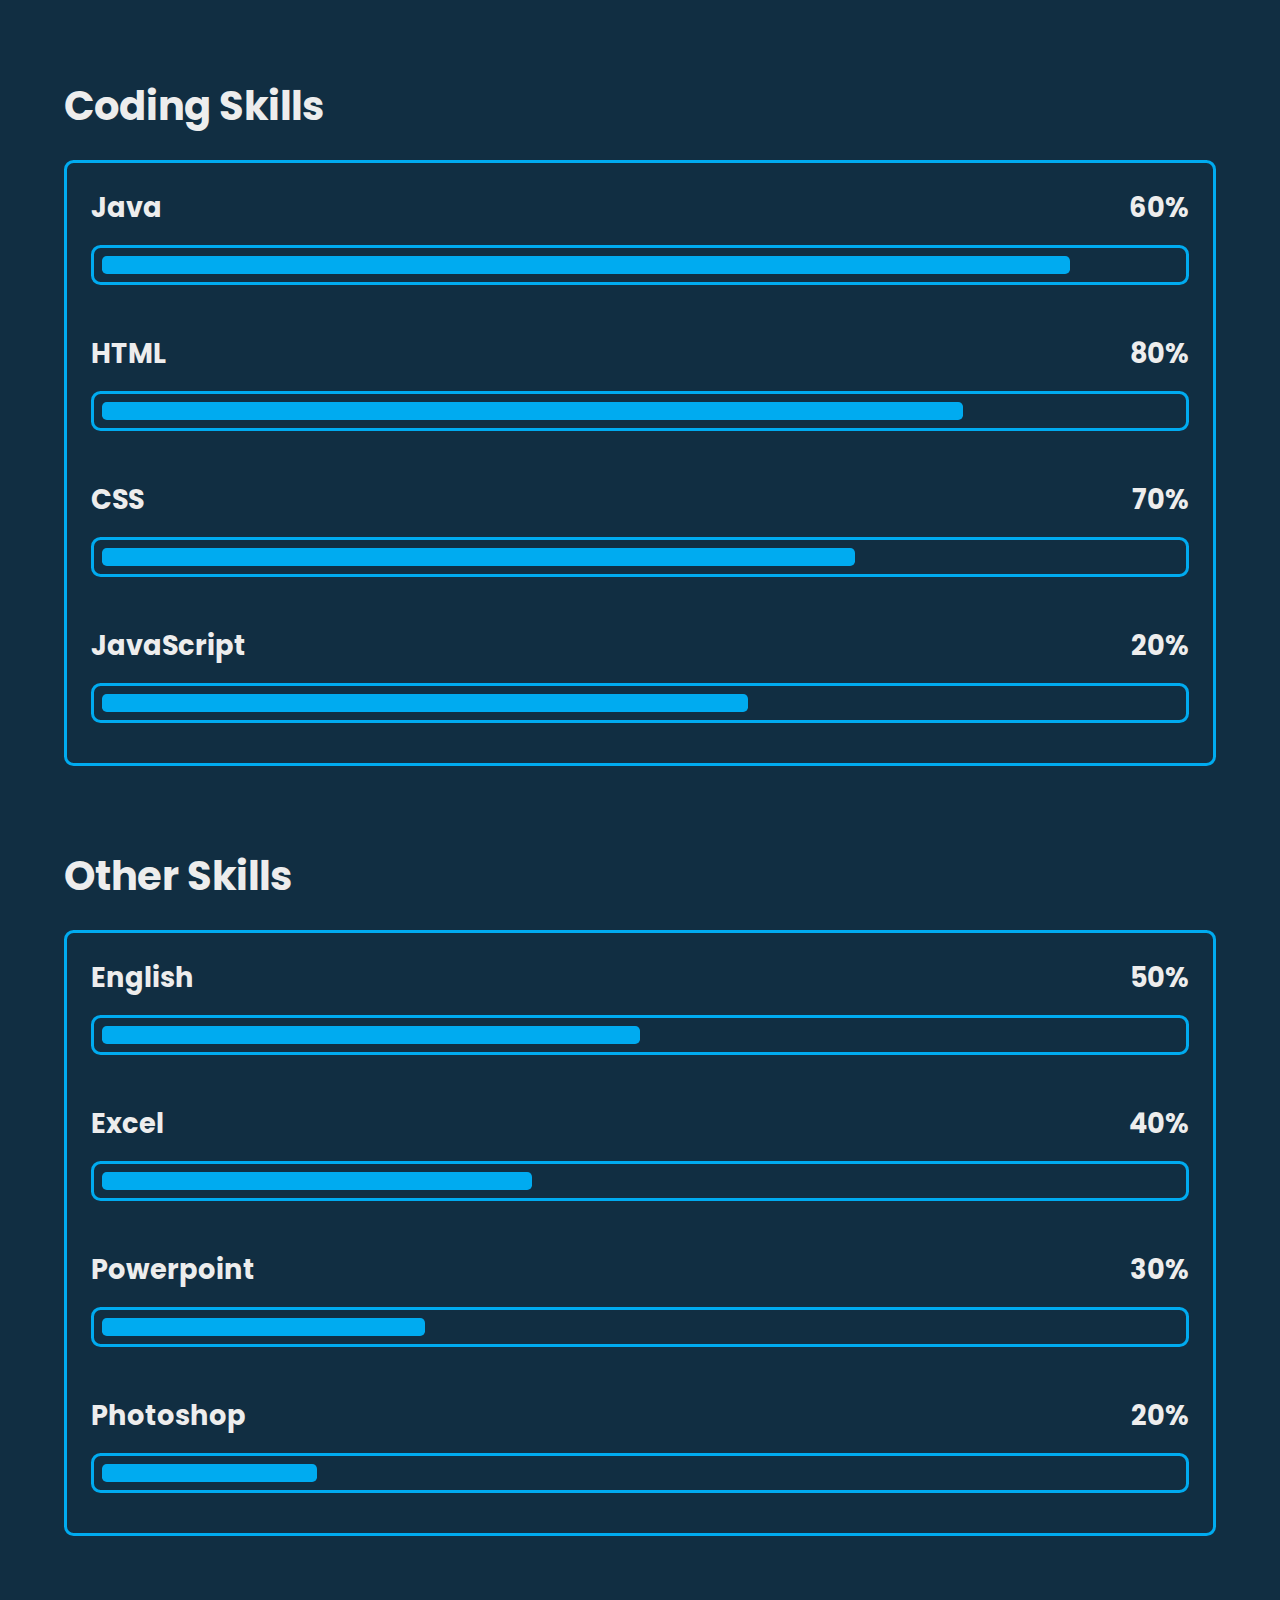
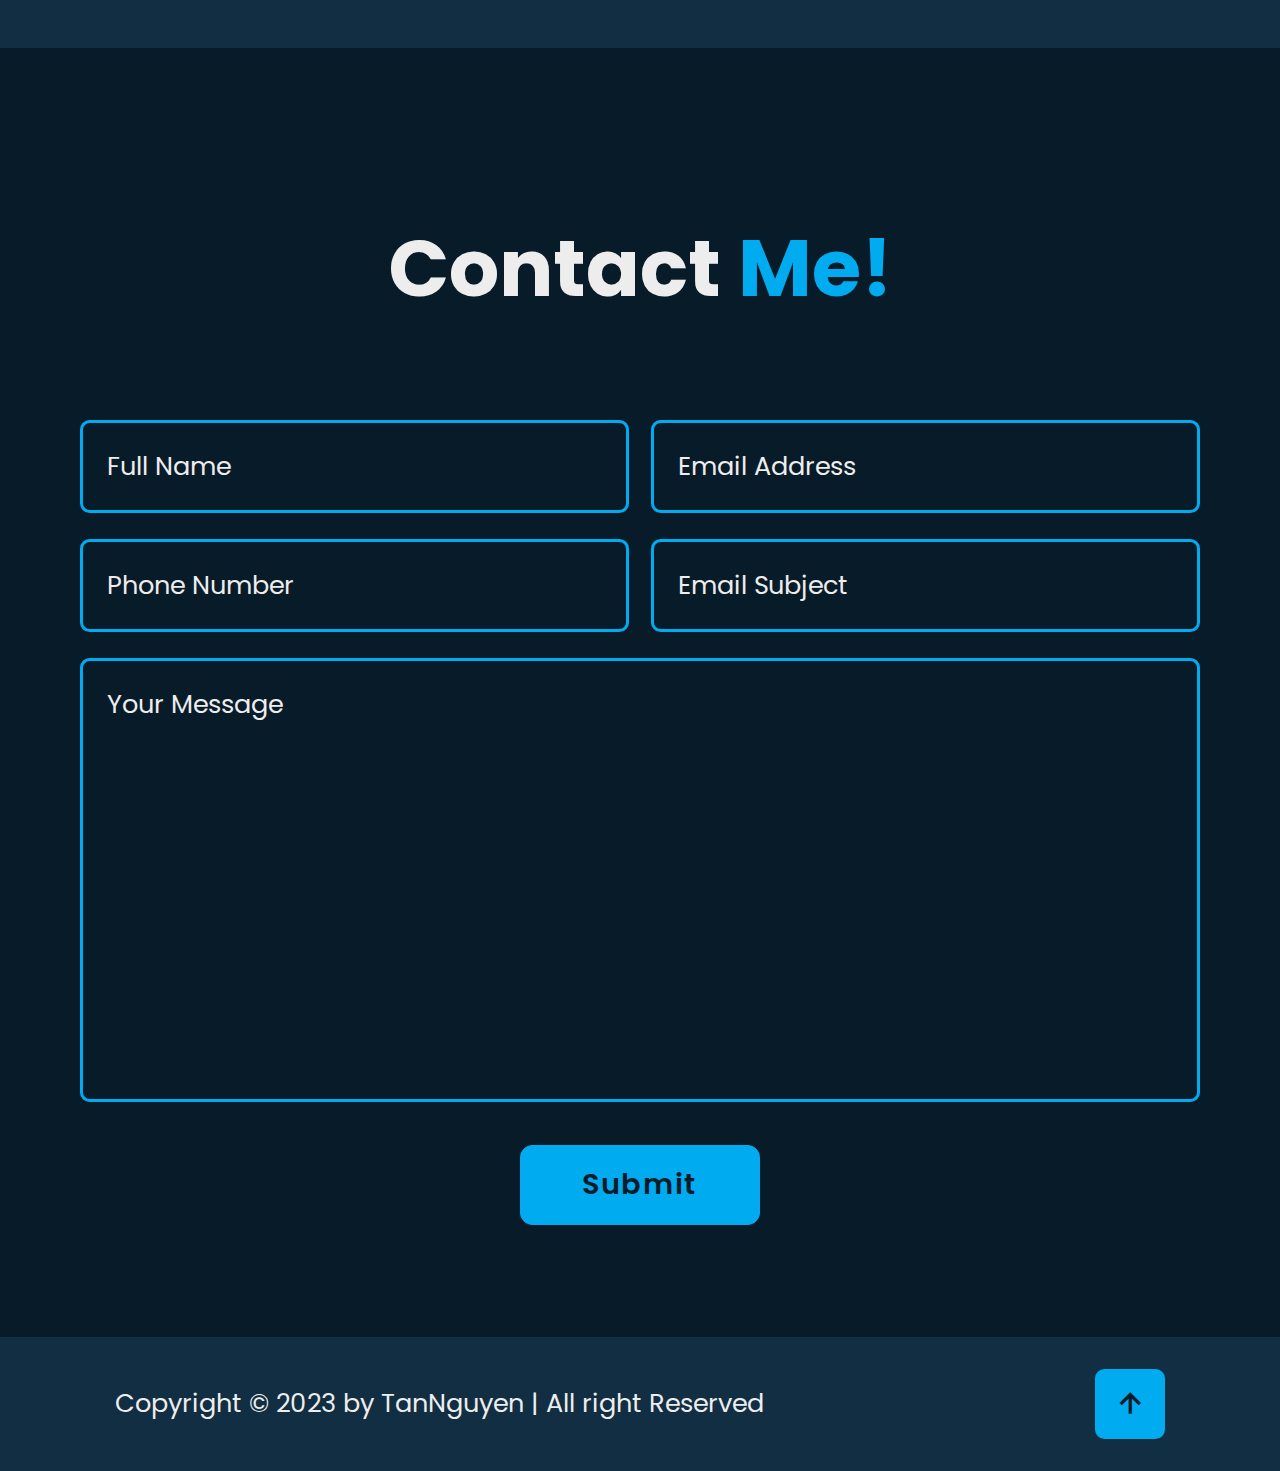
==== commit d36e3a8e: "almost done" ====
--- a/CV.html
+++ b/CV.html
@@ -49,10 +49,11 @@
           <h3>Fresher Web Developer</h3>
         </div>
         <p>
-          Lorem, ipsum dolor sit amet consectetur adipisicing elit. Modi,
-          consequuntur deserunt dolores delectus earum optio odit? Quam
-          consectetur, blanditiis necessitatibus earum rem quos nobis.
-          Consequatur nostrum autem doloribus deserunt! Sint?
+          From a non-IT background, with over 6 - month self-studying Java
+          language and technologies web related Java such as Spring MVC,
+          Hibernate, JSP, Servlet,SQL server. Covet to be an Amaris Consulting
+          member to learn and explore abili- ties, skills, towards my duties and
+          to excel in field of Java
         </p>
         <div class="btn-box">
           <a href="" class="btn">Hire me</a>
@@ -61,7 +62,9 @@
       </div>
 
       <div class="home-sci">
-        <a href=""><i class="bx bxl-facebook"></i></a>
+        <a href="https://www.facebook.com/profile.php?id=100083697134344"
+          ><i class="bx bxl-facebook"></i
+        ></a>
         <a href=""><i class="bx bxl-twitter"></i></a>
         <a href=""><i class="bx bxl-linkedin"></i></a>
       </div>
@@ -70,22 +73,50 @@
     <!-- ABOUT SECTION  -->
     <section class="about" id="about">
       <h2 class="heading">About <span>Me</span></h2>
-      <div class="about-img">
-        <img src="portrait5.jpg" alt="" />
-        <span class="circle-spin"></span>
-      </div>
-      <div class="about-content">
+      <div class="container">
+        <div class="col1">
+          <div class="tag1">
+            25-09-1997&nbsp;&nbsp;&nbsp;&nbsp;<i class="bx bx-cake"></i>
+          </div>
+
+          <div class="tag4">
+            Tan Binh, Ho Chi Minh City&nbsp;&nbsp;&nbsp;&nbsp;<i
+              class="bx bx-location-plus"
+            ></i>
+          </div>
+        </div>
+        <div class="col2">
+          <div class="about-img">
+            <img src="portrait5.jpg" alt="" />
+            <span class="circle-spin"></span>
+          </div>
+          <p>TAN NGUYEN</p>
+        </div>
+
+        <div class="col3">
+          <div class="tag3">
+            <i class="bx bx-phone"></i>&nbsp;&nbsp;&nbsp;&nbsp;0354090661
+          </div>
+          <div class="tag2">
+            <i class="bx bx-envelope"></i>
+            &nbsp;&nbsp;&nbsp;&nbsp;hoangtan250997@gmail.com
+          </div>
+        </div>
+      </div>
+      <!-- <div class="about-content">
         <h3>Fresher Web Developer!</h3>
+     
         <p>
           Lorem ipsum, dolor sit amet consectetur adipisicing elit. Doloremque
           harum dignissimos laborum illum, alias, deleniti eligendi dolorum
           natus dolor architecto suscipit aspernatur nobis necessitatibus nemo
           ullam saepe fugiat, rem provident.
-        </p>
-        <div class="btn-box btns">
+        </p> -->
+
+      <!-- <div class="btn-box btns">
           <a href="" class="btn">Read More</a>
-        </div>
-      </div>
+        </div> -->
+      <!-- </div> -->
     </section>
 
     <!-- EDUCATION SECTION -->
@@ -98,45 +129,32 @@
             <div class="education-content">
               <div class="content">
                 <div class="year">
-                  <i class="bx bxs-calendar"></i> 2017-2018
-                </div>
-                <h3>Master Degree - University</h3>
-                <p>
-                  Lorem ipsum dolor sit amet, consectetur adipisicing elit.
-                  Earum iure eos, ipsum accusamus reprehenderit doloribus,
-                  repellat similique, facilis blanditiis quae iste? Minima
-                  aliquam eos aspernatur enim porro quibusdam consectetur cum.
-                </p>
-              </div>
-            </div>
-
-            <div class="education-content">
-              <div class="content">
-                <div class="year">
-                  <i class="bx bxs-calendar"></i> 2017-2018
-                </div>
-                <h3>Master Degree - University</h3>
-                <p>
-                  Lorem ipsum dolor sit amet, consectetur adipisicing elit.
-                  Earum iure eos, ipsum accusamus reprehenderit doloribus,
-                  repellat similique, facilis blanditiis quae iste? Minima
-                  aliquam eos aspernatur enim porro quibusdam consectetur cum.
-                </p>
-              </div>
-            </div>
-
-            <div class="education-content">
-              <div class="content">
-                <div class="year">
-                  <i class="bx bxs-calendar"></i> 2017-2018
-                </div>
-                <h3>Master Degree - University</h3>
-                <p>
-                  Lorem ipsum dolor sit amet, consectetur adipisicing elit.
-                  Earum iure eos, ipsum accusamus reprehenderit doloribus,
-                  repellat similique, facilis blanditiis quae iste? Minima
-                  aliquam eos aspernatur enim porro quibusdam consectetur cum.
-                </p>
+                  <i class="bx bxs-calendar"></i> 2008-2012
+                </div>
+                <h3>Go Den - Secondary School</h3>
+                <p>Location: Ben Luc, Long An.</p>
+              </div>
+            </div>
+
+            <div class="education-content">
+              <div class="content">
+                <div class="year">
+                  <i class="bx bxs-calendar"></i> 2012-2015
+                </div>
+                <h3>Nguyen Huu Tho - High School</h3>
+                <p>Localtion: Ben Luc, Long An.</p>
+              </div>
+            </div>
+
+            <div class="education-content">
+              <div class="content">
+                <div class="year">
+                  <i class="bx bxs-calendar"></i> 2015-2019
+                </div>
+                <h3>Bach Khoa - University</h3>
+                <p>Location: Ho Chi Minh City</p>
+
+                <p>Major: Chemical Engineering</p>
               </div>
             </div>
           </div>
@@ -148,45 +166,30 @@
             <div class="education-content">
               <div class="content">
                 <div class="year">
-                  <i class="bx bxs-calendar"></i> 2017-2018
-                </div>
-                <h3>Master Degree - University</h3>
-                <p>
-                  Lorem ipsum dolor sit amet, consectetur adipisicing elit.
-                  Earum iure eos, ipsum accusamus reprehenderit doloribus,
-                  repellat similique, facilis blanditiis quae iste? Minima
-                  aliquam eos aspernatur enim porro quibusdam consectetur cum.
-                </p>
-              </div>
-            </div>
-
-            <div class="education-content">
-              <div class="content">
-                <div class="year">
-                  <i class="bx bxs-calendar"></i> 2017-2018
-                </div>
-                <h3>Master Degree - University</h3>
-                <p>
-                  Lorem ipsum dolor sit amet, consectetur adipisicing elit.
-                  Earum iure eos, ipsum accusamus reprehenderit doloribus,
-                  repellat similique, facilis blanditiis quae iste? Minima
-                  aliquam eos aspernatur enim porro quibusdam consectetur cum.
-                </p>
-              </div>
-            </div>
-
-            <div class="education-content">
-              <div class="content">
-                <div class="year">
-                  <i class="bx bxs-calendar"></i> 2017-2018
-                </div>
-                <h3>Master Degree - University</h3>
-                <p>
-                  Lorem ipsum dolor sit amet, consectetur adipisicing elit.
-                  Earum iure eos, ipsum accusamus reprehenderit doloribus,
-                  repellat similique, facilis blanditiis quae iste? Minima
-                  aliquam eos aspernatur enim porro quibusdam consectetur cum.
-                </p>
+                  <i class="bx bxs-calendar"></i> 2019-2020
+                </div>
+                <h3>Gunzetal Vietnam</h3>
+                <p>Positon: QA Engineer</p>
+                <p>Works: ajsdhj jasd ahsd</p>
+              </div>
+            </div>
+
+            <div class="education-content">
+              <div class="content">
+                <div class="year">
+                  <i class="bx bxs-calendar"></i> 2021-2023
+                </div>
+                <h3>Chingluh Shoe Manufacturing Company</h3>
+                <p>Positon: Report Staff</p>
+                <p>Works: ajsdhj jasd ahsd</p>
+              </div>
+            </div>
+
+            <div class="education-content">
+              <div class="content">
+                <div class="year"><i class="bx bxs-calendar"></i> 2023-Now</div>
+                <h3>Axon Active</h3>
+                <p>Position: Non-IT intern.</p>
               </div>
             </div>
           </div>
@@ -203,49 +206,49 @@
           <div class="skills-box">
             <div class="skills-content">
               <div class="progresss">
-                <h3>HTML <span>90%</span></h3>
-                <div class="bar"><span></span></div>
-              </div>
-
-              <div class="progresss">
-                <h3>CSS <span>80%</span></h3>
-                <div class="bar"><span></span></div>
-              </div>
-
-              <div class="progresss">
-                <h3>JavaScript <span>70%</span></h3>
-                <div class="bar"><span></span></div>
-              </div>
-
-              <div class="progresss">
                 <h3>Java <span>60%</span></h3>
                 <div class="bar"><span></span></div>
               </div>
+
+              <div class="progresss">
+                <h3>HTML <span>80%</span></h3>
+                <div class="bar"><span></span></div>
+              </div>
+
+              <div class="progresss">
+                <h3>CSS <span>70%</span></h3>
+                <div class="bar"><span></span></div>
+              </div>
+
+              <div class="progresss">
+                <h3>JavaScript <span>20%</span></h3>
+                <div class="bar"><span></span></div>
+              </div>
             </div>
           </div>
         </div>
 
         <div class="skills-column">
-          <h3 class="title">Professtional Skills</h3>
+          <h3 class="title">Other Skills</h3>
           <div class="skills-box">
             <div class="skills-content">
               <div class="progresss">
-                <h3>HTML <span>50%</span></h3>
-                <div class="bar"><span></span></div>
-              </div>
-
-              <div class="progresss">
-                <h3>CSS <span>40%</span></h3>
-                <div class="bar"><span></span></div>
-              </div>
-
-              <div class="progresss">
-                <h3>JavaScript <span>30%</span></h3>
-                <div class="bar"><span></span></div>
-              </div>
-
-              <div class="progresss">
-                <h3>Java <span>20%</span></h3>
+                <h3>English <span>50%</span></h3>
+                <div class="bar"><span></span></div>
+              </div>
+
+              <div class="progresss">
+                <h3>Excel <span>40%</span></h3>
+                <div class="bar"><span></span></div>
+              </div>
+
+              <div class="progresss">
+                <h3>Powerpoint <span>30%</span></h3>
+                <div class="bar"><span></span></div>
+              </div>
+
+              <div class="progresss">
+                <h3>Photoshop <span>20%</span></h3>
                 <div class="bar"><span></span></div>
               </div>
             </div>
--- a/style.css
+++ b/style.css
@@ -46,10 +46,13 @@
   background: var(--bg-color);
 }
 .logo {
+  background-color: var(--main-color);
+  border-radius: 5px;
   font-size: 2.5rem;
   color: var(--text-color);
   font-weight: 600;
-  font-style: italic;
+  padding: 0 2rem;
+  color: var(--bg-color);
 }
 .navbar a {
   font-size: 1.7rem;
@@ -72,9 +75,10 @@
 }
 
 section {
+  min-height: 100vh;
   min-width: 100vh;
   /* phần top padding ban đầu là 10rem */
-  padding: 10rem 9% 5rem;
+  padding: 10rem 5% 5rem;
   /* chuyển từ .ho5me ở dưới lên */
   /* display: flex; */
   /* align-items: center; */
@@ -209,7 +213,7 @@
 .home-sci {
   position: absolute;
   bottom: 2.5rem;
-  width: 170px;
+  width: 20rem;
   display: flex;
   justify-content: space-between;
 }
@@ -219,12 +223,12 @@
   display: inline-flex;
   justify-content: center;
   align-items: center;
-  width: 40px;
-  height: 40px;
+  width: 5rem;
+  height: 5rem;
   background: transparent;
   border: 0.2rem solid var(--main-color);
   border-radius: 50%;
-  font-size: 20px;
+  font-size: 4rem;
   color: var(--main-color);
   z-index: 1;
   overflow: hidden;
@@ -266,14 +270,14 @@
 /* ABOUT SECTION */
 
 .about {
-  display: flex;
+  /* display: flex; */
   /* justify-content: center; */
-  justify-content: space-between;
+  /* justify-content: space-between; */
   /* top: 0; */
   /* left: 0; */
   /* padding: 2rem 9%; */
-  align-items: center;
-  flex-direction: column;
+  /* align-items: center; */
+  /* flex-direction: column; */
   gap: 2rem;
   width: 100%;
   background: var(--second-bg-color);
@@ -283,17 +287,180 @@
 
 .heading {
   font-size: 5rem;
-  margin-bottom: 3rem;
+  margin-bottom: 5rem;
   text-align: center;
   font-weight: 700;
+
+  /* display: block; */
 }
 span {
   color: var(--main-color);
 }
+section.about > .container {
+  /* background-color: blue; */
+  display: grid;
+  grid-template-columns: 1fr 0.8fr 1fr;
+  font-size: 2rem;
+  height: 100%;
+  gap: 2rem;
+}
+
+.tag1 {
+  position: relative;
+  margin-top: 3rem;
+  margin-left: 26rem;
+  border: 0.2rem solid var(--main-color);
+  border-radius: 10rem;
+  width: 28rem;
+  text-align: center;
+  font-weight: 1000;
+  font-size: 2.5rem;
+  overflow: hidden;
+  z-index: 1;
+}
+.tag1::before {
+  content: "";
+  position: absolute;
+  top: 0;
+  left: 0;
+  width: 0;
+  height: 100%;
+  background-color: rgba(255, 255, 255, 0.1);
+  z-index: -1;
+  transition: 0.5s;
+}
+
+.tag1:hover::before {
+  width: 100%;
+}
+
+.tag4 {
+  position: relative;
+  margin-top: 10rem;
+  margin-left: 10rem;
+  border: 0.2rem solid var(--main-color);
+  border-radius: 50rem;
+  width: 45rem;
+  text-align: center;
+  font-weight: 1000;
+  font-size: 2.5rem;
+  overflow: hidden;
+  z-index: 1;
+}
+.tag4::before {
+  content: "";
+  position: absolute;
+  top: 0;
+  left: 0;
+  width: 0;
+  height: 100%;
+  background-color: rgba(255, 255, 255, 0.1);
+  z-index: -1;
+  transition: 0.5s;
+}
+
+.tag4:hover::before {
+  width: 100%;
+}
+
+.tag2 {
+  position: relative;
+  margin-top: 10rem;
+  border: 0.2rem solid var(--main-color);
+  border-radius: 50rem;
+  width: 55rem;
+  text-align: center;
+  font-weight: 1000;
+  font-size: 2.5rem;
+  overflow: hidden;
+  z-index: 1;
+}
+.tag2::before {
+  content: "";
+  position: absolute;
+  top: 0;
+  left: 0;
+  width: 0;
+  height: 100%;
+  background-color: rgba(255, 255, 255, 0.1);
+  z-index: -1;
+  transition: 0.5s;
+}
+
+.tag2:hover::before {
+  width: 100%;
+}
+.tag3 {
+  position: relative;
+  margin-top: 10rem;
+  /* margin-left: 25rem; */
+  border: 0.2rem solid var(--main-color);
+  border-radius: 50rem;
+  width: 32rem;
+  text-align: center;
+  font-weight: 1000;
+  font-size: 2.5rem;
+  overflow: hidden;
+  z-index: 1;
+}
+.tag3::before {
+  content: "";
+  position: absolute;
+  top: 0;
+  left: 0;
+  width: 0;
+  height: 100%;
+  background-color: rgba(255, 255, 255, 0.1);
+  z-index: -1;
+  transition: 0.5s;
+}
+
+.tag3:hover::before {
+  width: 100%;
+}
+section.about .bx {
+  /* border: 0.2rem solid var(--main-color); */
+  border-radius: 50rem;
+  /* margin-left: 2rem; */
+  /* margin-right: 2rem; */
+  margin-top: 1.5rem;
+  margin-bottom: 1.5rem;
+  padding: 1.5rem;
+  background: var(--bg-color);
+}
+.container .col2 {
+  /* background-color: brown; */
+  display: flex;
+  flex-direction: column;
+  justify-content: center;
+  align-items: center;
+}
+
+.container .col2 p {
+  margin-top: 10rem;
+  padding: 0 5rem;
+  font-size: 5rem;
+  text-align: center;
+  font-weight: 800;
+  color: transparent;
+  -webkit-text-stroke: 0.7px var(--main-color);
+  background-image: linear-gradient(var(--main-color), var(--main-color));
+  background-repeat: no-repeat;
+  -webkit-background-clip: text;
+  background-position: 0 0;
+  animation: homeBgText 10s linear infinite;
+  animation-delay: 1s;
+  border: 0.2rem solid var(--main-color);
+  border-radius: 50rem;
+  /* font-family: ; */
+}
+
 .about-img {
-  position: relative;
-  width: 60rem;
-  height: 60rem;
+  margin-top: 10%;
+  margin-bottom: 10%;
+  position: relative;
+  width: 30rem;
+  height: 30rem;
   border-radius: 50%;
   display: flex;
   justify-content: center;
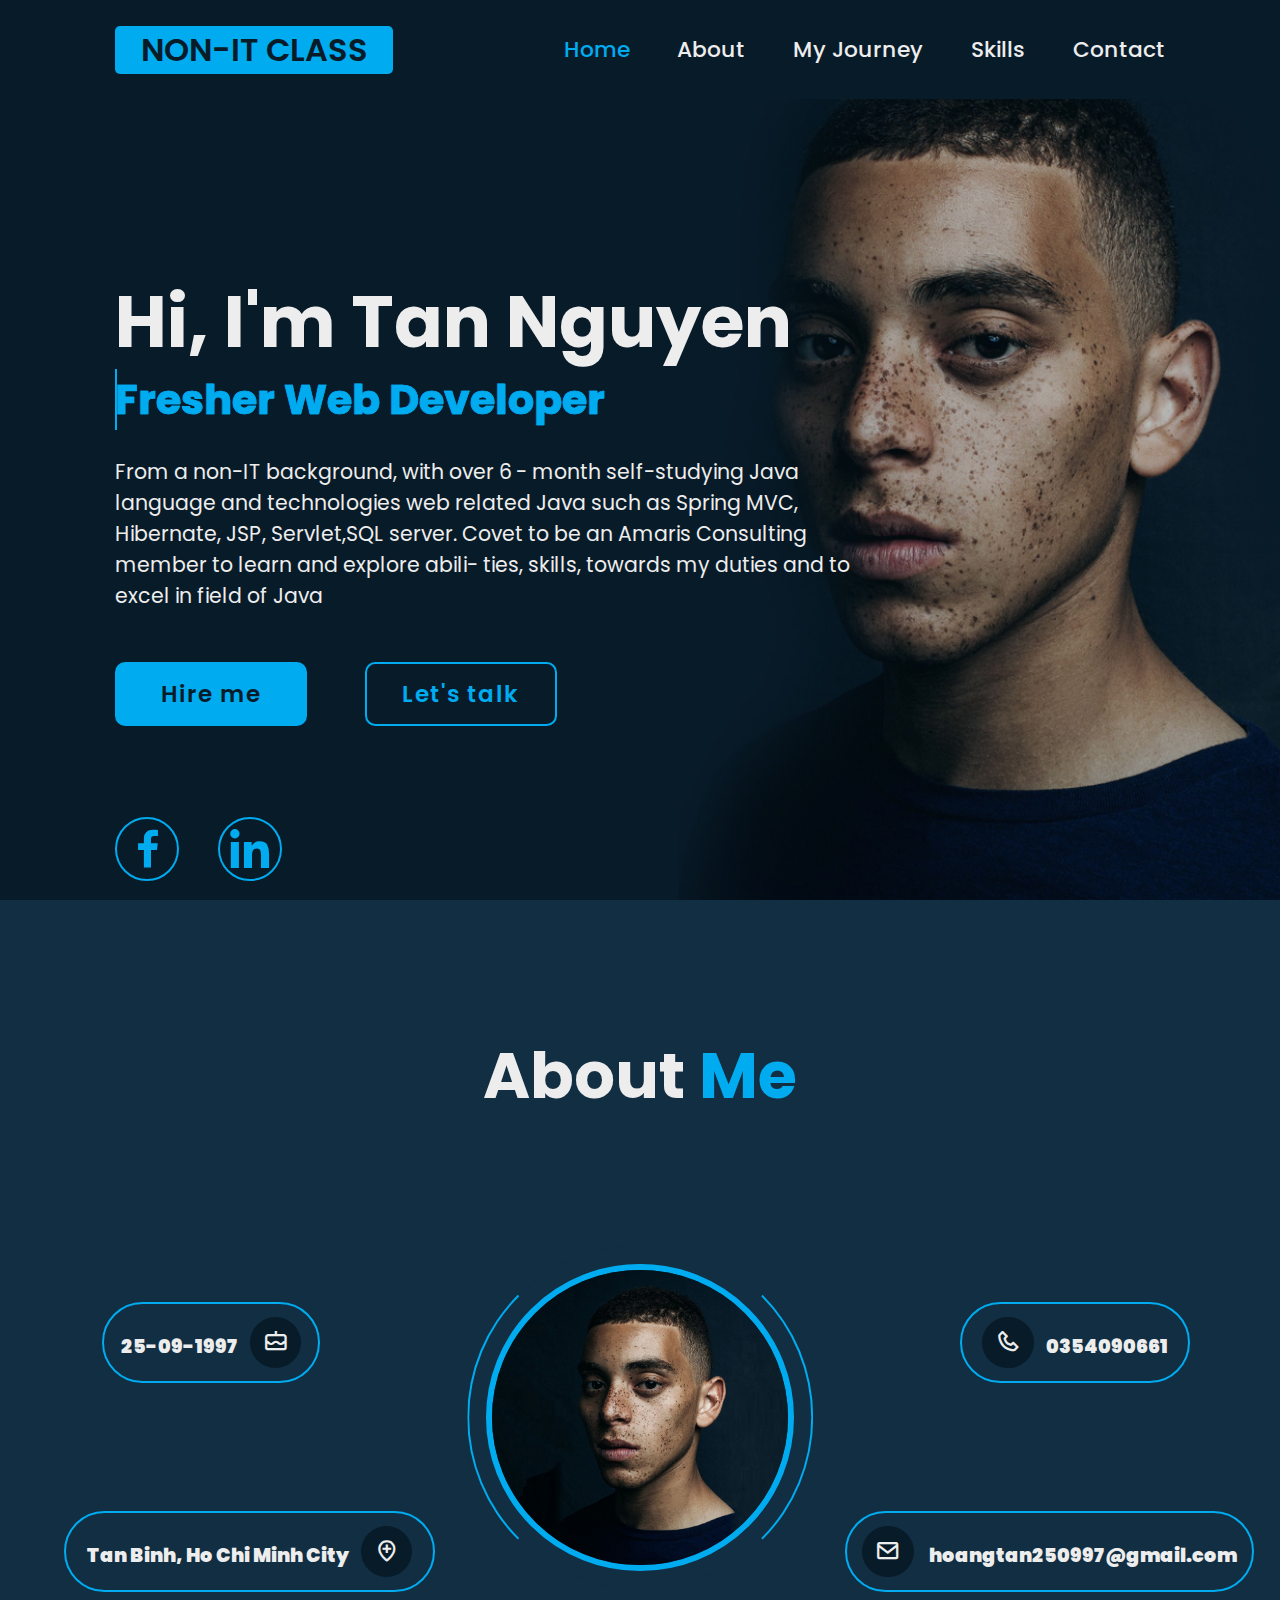
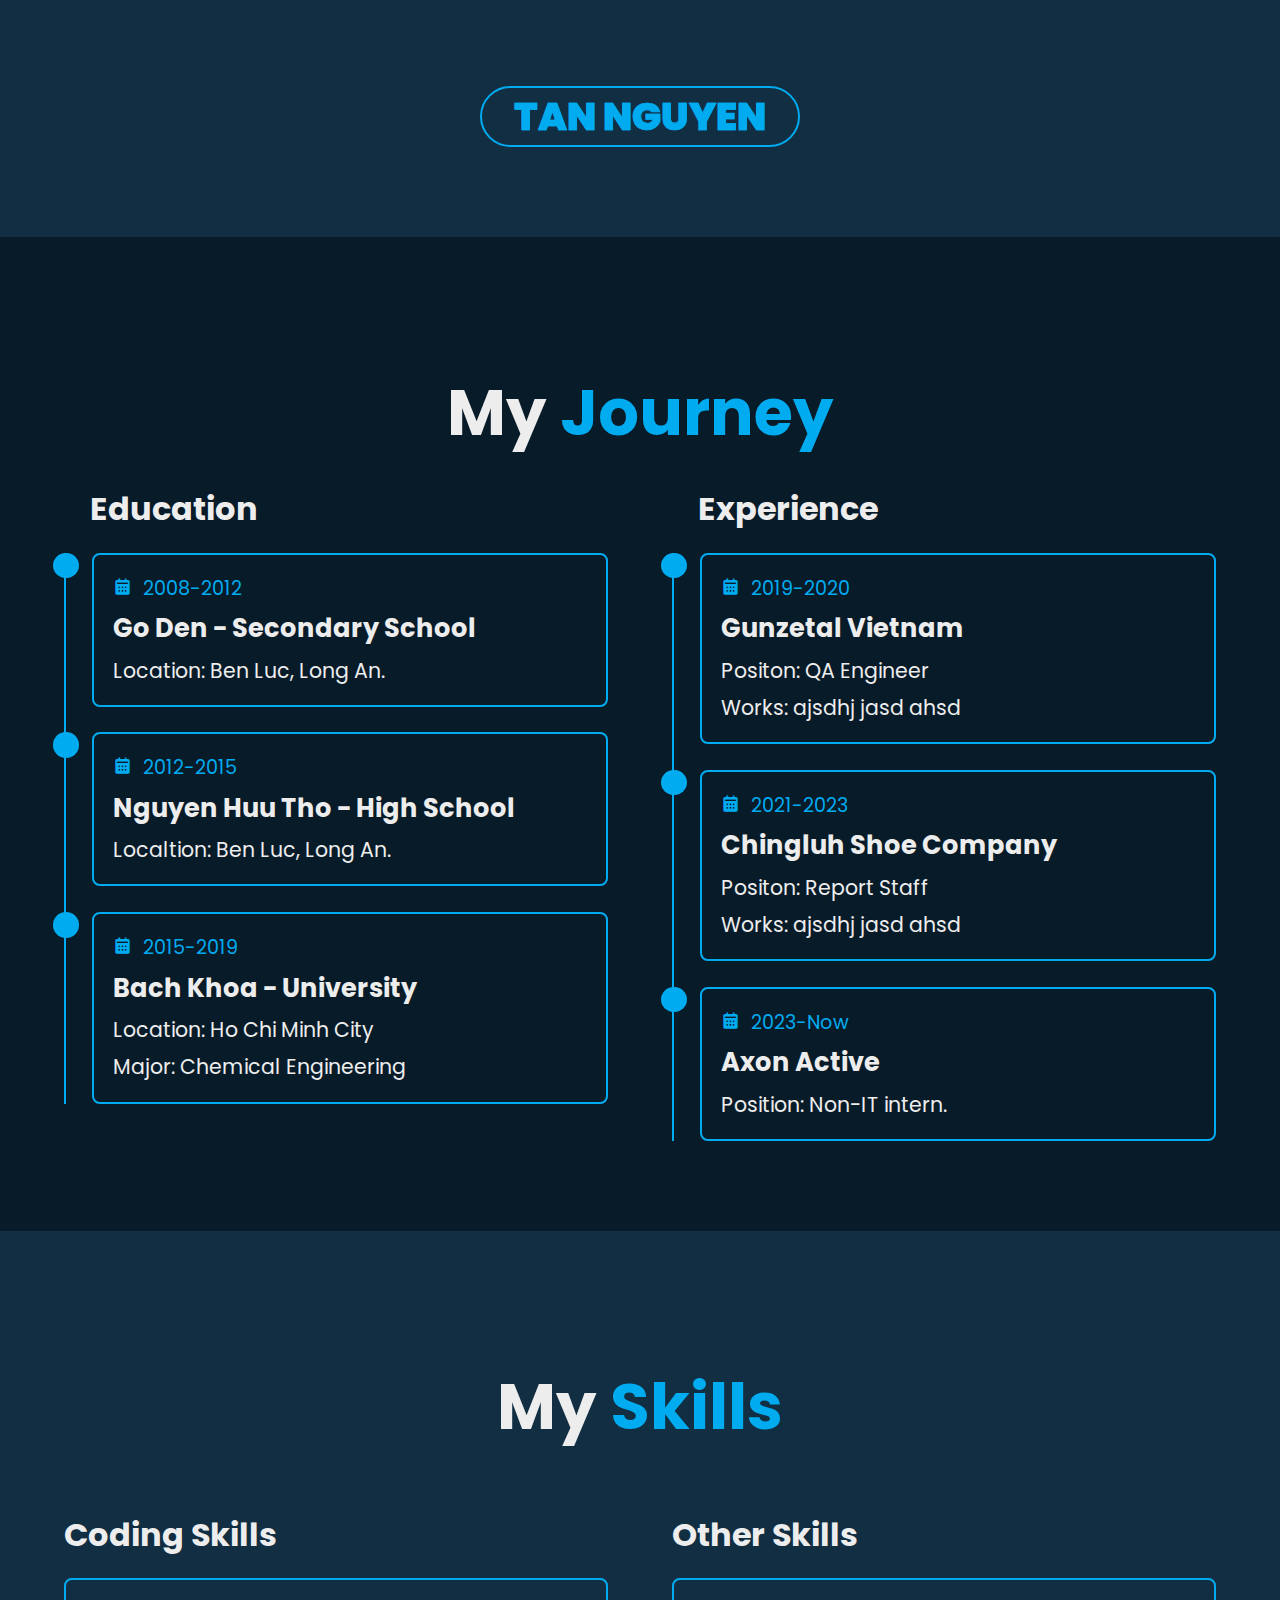
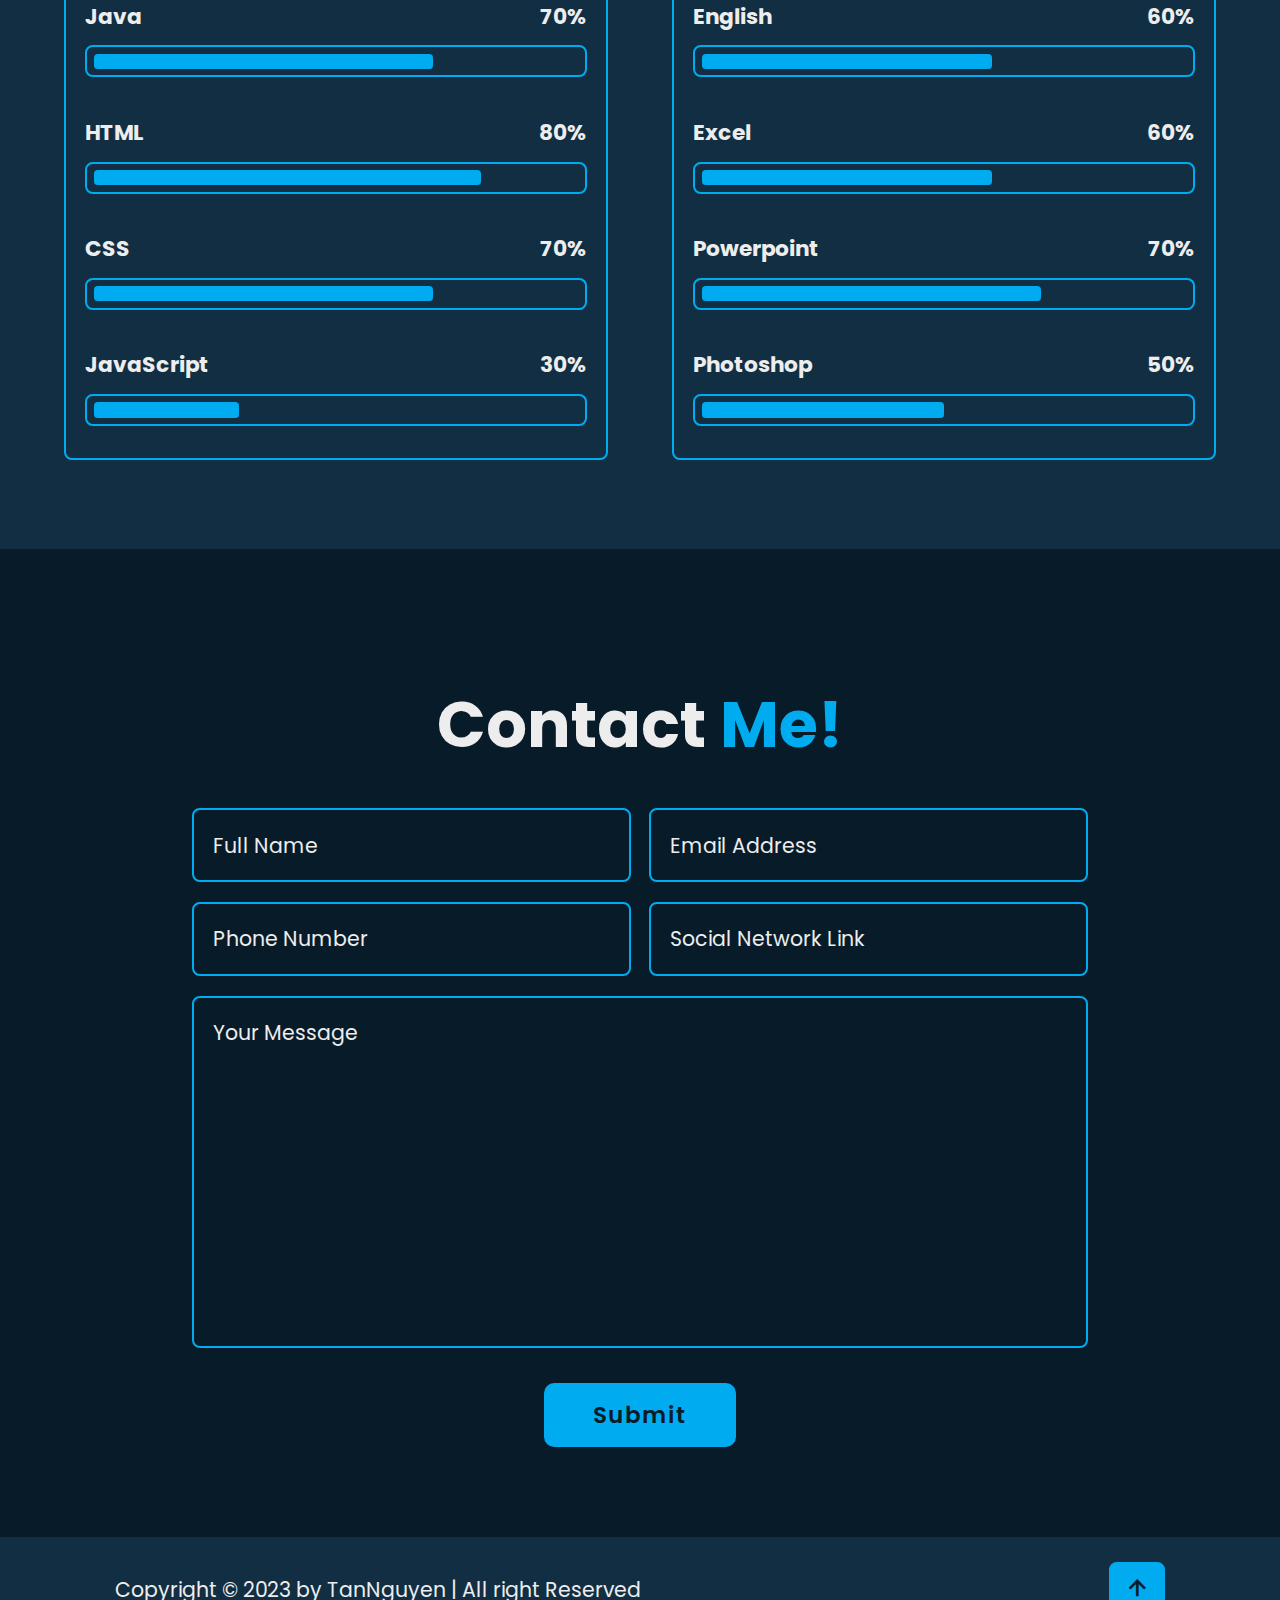
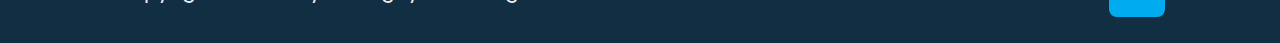
==== commit aa48d865: "final 1" ====
--- a/CV.html
+++ b/CV.html
@@ -33,7 +33,7 @@
       <nav class="navbar">
         <a href="#home" class="active">Home</a>
         <a href="#about">About</a>
-        <a href="#education">Education</a>
+        <a href="#education">My Journey</a>
         <a href="#skills">Skills</a>
         <a href="#contact">Contact</a>
 
@@ -65,7 +65,6 @@
         <a href="https://www.facebook.com/profile.php?id=100083697134344"
           ><i class="bx bxl-facebook"></i
         ></a>
-        <a href=""><i class="bx bxl-twitter"></i></a>
         <a href=""><i class="bx bxl-linkedin"></i></a>
       </div>
       <div class="home-imgHover"></div>
@@ -74,49 +73,37 @@
     <section class="about" id="about">
       <h2 class="heading">About <span>Me</span></h2>
       <div class="container">
-        <div class="col1">
-          <div class="tag1">
+        <div class="col" id="col1">
+          <div class="tagDOB">
             25-09-1997&nbsp;&nbsp;&nbsp;&nbsp;<i class="bx bx-cake"></i>
           </div>
 
-          <div class="tag4">
+          <div class="tagLocation">
             Tan Binh, Ho Chi Minh City&nbsp;&nbsp;&nbsp;&nbsp;<i
               class="bx bx-location-plus"
             ></i>
           </div>
         </div>
-        <div class="col2">
+        <div class="col" id="col2">
           <div class="about-img">
             <img src="portrait5.jpg" alt="" />
             <span class="circle-spin"></span>
           </div>
-          <p>TAN NGUYEN</p>
-        </div>
-
-        <div class="col3">
-          <div class="tag3">
+        </div>
+
+        <div class="col" id="col3">
+          <div class="tagPhoneNum">
             <i class="bx bx-phone"></i>&nbsp;&nbsp;&nbsp;&nbsp;0354090661
           </div>
-          <div class="tag2">
+          <div class="tagMail">
             <i class="bx bx-envelope"></i>
             &nbsp;&nbsp;&nbsp;&nbsp;hoangtan250997@gmail.com
           </div>
         </div>
-      </div>
-      <!-- <div class="about-content">
-        <h3>Fresher Web Developer!</h3>
-     
-        <p>
-          Lorem ipsum, dolor sit amet consectetur adipisicing elit. Doloremque
-          harum dignissimos laborum illum, alias, deleniti eligendi dolorum
-          natus dolor architecto suscipit aspernatur nobis necessitatibus nemo
-          ullam saepe fugiat, rem provident.
-        </p> -->
-
-      <!-- <div class="btn-box btns">
-          <a href="" class="btn">Read More</a>
-        </div> -->
-      <!-- </div> -->
+        <div class="nameContainer">
+          <p>TAN NGUYEN</p>
+        </div>
+      </div>
     </section>
 
     <!-- EDUCATION SECTION -->
@@ -179,7 +166,7 @@
                 <div class="year">
                   <i class="bx bxs-calendar"></i> 2021-2023
                 </div>
-                <h3>Chingluh Shoe Manufacturing Company</h3>
+                <h3>Chingluh Shoe Company</h3>
                 <p>Positon: Report Staff</p>
                 <p>Works: ajsdhj jasd ahsd</p>
               </div>
@@ -206,7 +193,7 @@
           <div class="skills-box">
             <div class="skills-content">
               <div class="progresss">
-                <h3>Java <span>60%</span></h3>
+                <h3>Java <span>70%</span></h3>
                 <div class="bar"><span></span></div>
               </div>
 
@@ -221,7 +208,7 @@
               </div>
 
               <div class="progresss">
-                <h3>JavaScript <span>20%</span></h3>
+                <h3>JavaScript <span>30%</span></h3>
                 <div class="bar"><span></span></div>
               </div>
             </div>
@@ -233,22 +220,22 @@
           <div class="skills-box">
             <div class="skills-content">
               <div class="progresss">
-                <h3>English <span>50%</span></h3>
-                <div class="bar"><span></span></div>
-              </div>
-
-              <div class="progresss">
-                <h3>Excel <span>40%</span></h3>
-                <div class="bar"><span></span></div>
-              </div>
-
-              <div class="progresss">
-                <h3>Powerpoint <span>30%</span></h3>
-                <div class="bar"><span></span></div>
-              </div>
-
-              <div class="progresss">
-                <h3>Photoshop <span>20%</span></h3>
+                <h3>English <span>60%</span></h3>
+                <div class="bar"><span></span></div>
+              </div>
+
+              <div class="progresss">
+                <h3>Excel <span>60%</span></h3>
+                <div class="bar"><span></span></div>
+              </div>
+
+              <div class="progresss">
+                <h3>Powerpoint <span>70%</span></h3>
+                <div class="bar"><span></span></div>
+              </div>
+
+              <div class="progresss">
+                <h3>Photoshop <span>50%</span></h3>
                 <div class="bar"><span></span></div>
               </div>
             </div>
@@ -279,7 +266,7 @@
             <span class="focus"></span>
           </div>
           <div class="input-field">
-            <input type="text" placeholder="Email Subject" required />
+            <input type="text" placeholder="Social Network Link" required />
             <span class="focus"></span>
           </div>
         </div>
--- a/style.css
+++ b/style.css
@@ -76,8 +76,8 @@
 
 section {
   min-height: 100vh;
-  min-width: 100vh;
-  /* phần top padding ban đầu là 10rem */
+  /* max-height: 100vh; */
+
   padding: 10rem 5% 5rem;
   /* chuyển từ .ho5me ở dưới lên */
   /* display: flex; */
@@ -86,8 +86,7 @@
 }
 
 .home {
-  min-height: 100vh;
-  min-width: 100vh;
+  /* min-width: 100vh; */
   display: flex;
   align-items: center;
   padding: 10rem 9% 2rem;
@@ -212,8 +211,8 @@
 /* FACEBOOK TWITTER LINKEDIN */
 .home-sci {
   position: absolute;
-  bottom: 2.5rem;
-  width: 20rem;
+  bottom: 1.5rem;
+  width: 13rem;
   display: flex;
   justify-content: space-between;
 }
@@ -270,55 +269,65 @@
 /* ABOUT SECTION */
 
 .about {
-  /* display: flex; */
-  /* justify-content: center; */
-  /* justify-content: space-between; */
-  /* top: 0; */
-  /* left: 0; */
-  /* padding: 2rem 9%; */
-  /* align-items: center; */
-  /* flex-direction: column; */
-  gap: 2rem;
   width: 100%;
   background: var(--second-bg-color);
-  /* background: red; */
   padding-bottom: 6rem;
 }
 
 .heading {
   font-size: 5rem;
-  margin-bottom: 5rem;
+  margin-top: 0rem;
+  margin-bottom: 2rem;
   text-align: center;
   font-weight: 700;
-
-  /* display: block; */
 }
 span {
   color: var(--main-color);
 }
-section.about > .container {
-  /* background-color: blue; */
-  display: grid;
-  grid-template-columns: 1fr 0.8fr 1fr;
-  font-size: 2rem;
-  height: 100%;
-  gap: 2rem;
-}
-
-.tag1 {
-  position: relative;
-  margin-top: 3rem;
-  margin-left: 26rem;
+section.about {
+  padding-bottom: 7rem;
+  background: var(--second-bg-color);
+}
+
+section.about .container {
+  display: block;
+  width: 100%;
+  display: inline;
+  height: 80%;
+}
+
+section.about .nameContainer {
+  clear: both;
+  display: block;
+  width: 100%;
+  height: 20%;
+}
+section.about .container .col {
+  float: left;
+  width: 33.33%;
+  height: 100%;
+}
+
+section.about .container #col2 {
+  text-align: center;
+}
+
+.tagDOB {
+  position: relative;
+  box-sizing: border-box;
+  margin-top: 30%;
+  margin-right: 10rem;
+  margin-left: auto;
   border: 0.2rem solid var(--main-color);
   border-radius: 10rem;
-  width: 28rem;
+  width: 17rem;
   text-align: center;
   font-weight: 1000;
-  font-size: 2.5rem;
+  font-size: 1.5rem;
   overflow: hidden;
   z-index: 1;
 }
-.tag1::before {
+.tagDOB::before {
   content: "";
   position: absolute;
   top: 0;
@@ -330,24 +339,56 @@
   transition: 0.5s;
 }
 
-.tag1:hover::before {
-  width: 100%;
-}
-
-.tag4 {
+.tagDOB:hover::before {
+  width: 100%;
+}
+
+.tagLocation {
   position: relative;
   margin-top: 10rem;
-  margin-left: 10rem;
+  margin-right: 1rem;
+  margin-left: auto;
+
   border: 0.2rem solid var(--main-color);
   border-radius: 50rem;
-  width: 45rem;
+  width: 29rem;
+  text-align: center;
+  font-size: 1rem;
+  font-weight: 1000;
+  font-size: 1.5rem;
+  overflow: hidden;
+  z-index: 1;
+}
+.tagLocation::before {
+  content: "";
+  position: absolute;
+  top: 0;
+  left: 0;
+  width: 0;
+  height: 100%;
+  background-color: rgba(255, 255, 255, 0.1);
+  z-index: -1;
+  transition: 0.5s;
+}
+
+.tagLocation:hover::before {
+  width: 100%;
+}
+
+.tagMail {
+  position: relative;
+  margin-left: 1rem;
+  margin-top: 10rem;
+  width: 32rem;
+  border: 0.2rem solid var(--main-color);
+  border-radius: 50rem;
   text-align: center;
   font-weight: 1000;
-  font-size: 2.5rem;
+  font-size: 1.5rem;
   overflow: hidden;
   z-index: 1;
 }
-.tag4::before {
+.tagMail::before {
   content: "";
   position: absolute;
   top: 0;
@@ -359,23 +400,24 @@
   transition: 0.5s;
 }
 
-.tag4:hover::before {
-  width: 100%;
-}
-
-.tag2 {
-  position: relative;
-  margin-top: 10rem;
+.tagMail:hover::before {
+  width: 100%;
+}
+
+.tagPhoneNum {
+  position: relative;
+  margin-top: 30%;
+  margin-left: 10rem;
+  width: 18rem;
   border: 0.2rem solid var(--main-color);
   border-radius: 50rem;
-  width: 55rem;
   text-align: center;
   font-weight: 1000;
-  font-size: 2.5rem;
+  font-size: 1.5rem;
   overflow: hidden;
   z-index: 1;
 }
-.tag2::before {
+.tagPhoneNum::before {
   content: "";
   position: absolute;
   top: 0;
@@ -387,48 +429,18 @@
   transition: 0.5s;
 }
 
-.tag2:hover::before {
-  width: 100%;
-}
-.tag3 {
-  position: relative;
-  margin-top: 10rem;
-  /* margin-left: 25rem; */
-  border: 0.2rem solid var(--main-color);
+.tagPhoneNum:hover::before {
+  width: 100%;
+}
+section.about .bx {
   border-radius: 50rem;
-  width: 32rem;
-  text-align: center;
-  font-weight: 1000;
-  font-size: 2.5rem;
-  overflow: hidden;
-  z-index: 1;
-}
-.tag3::before {
-  content: "";
-  position: absolute;
-  top: 0;
-  left: 0;
-  width: 0;
-  height: 100%;
-  background-color: rgba(255, 255, 255, 0.1);
-  z-index: -1;
-  transition: 0.5s;
-}
-
-.tag3:hover::before {
-  width: 100%;
-}
-section.about .bx {
-  /* border: 0.2rem solid var(--main-color); */
-  border-radius: 50rem;
-  /* margin-left: 2rem; */
-  /* margin-right: 2rem; */
-  margin-top: 1.5rem;
-  margin-bottom: 1.5rem;
-  padding: 1.5rem;
+  font-size: 2rem;
+  margin-top: 1rem;
+  margin-bottom: 1rem;
+  padding: 1rem;
   background: var(--bg-color);
 }
-.container .col2 {
+.container #col2 {
   /* background-color: brown; */
   display: flex;
   flex-direction: column;
@@ -436,10 +448,10 @@
   align-items: center;
 }
 
-.container .col2 p {
-  margin-top: 10rem;
-  padding: 0 5rem;
-  font-size: 5rem;
+.nameContainer p {
+  margin: auto;
+  width: 25rem;
+  font-size: 3rem;
   text-align: center;
   font-weight: 800;
   color: transparent;
@@ -452,12 +464,11 @@
   animation-delay: 1s;
   border: 0.2rem solid var(--main-color);
   border-radius: 50rem;
-  /* font-family: ; */
 }
 
 .about-img {
   margin-top: 10%;
-  margin-bottom: 10%;
+  margin-bottom: 20%;
   position: relative;
   width: 30rem;
   height: 30rem;
@@ -512,16 +523,17 @@
 }
 /* EDUCATION SECTION */
 .education {
-  display: flex;
+  /* display: flex;
   justify-content: center;
   align-items: center;
-  flex-direction: column;
-  min-height: auto;
+  flex-direction: column; */
   padding-bottom: 5rem;
 }
 
 .education .education-row {
   display: flex;
+  flex-direction: row;
+
   flex-wrap: wrap;
   gap: 5rem;
 }
@@ -600,8 +612,6 @@
 
 /* SKILLS SECTION */
 section.skills {
-  min-height: auto;
-
   padding-bottom: 7rem;
   background: var(--second-bg-color);
 }
@@ -609,6 +619,7 @@
 .skills .skills-row {
   display: flex;
   flex-wrap: wrap;
+  margin-top: 5%;
   gap: 5rem;
 }
 
@@ -675,7 +686,7 @@
 }
 
 .skills-column:nth-child(1) .skills-content .progresss:nth-child(1) .bar span {
-  width: 90%;
+  width: 70%;
 }
 
 .skills-column:nth-child(1) .skills-content .progresss:nth-child(2) .bar span {
@@ -687,25 +698,24 @@
 }
 
 .skills-column:nth-child(1) .skills-content .progresss:nth-child(4) .bar span {
+  width: 30%;
+}
+
+.skills-column:nth-child(2) .skills-content .progresss:nth-child(1) .bar span {
   width: 60%;
 }
 
-.skills-column:nth-child(2) .skills-content .progresss:nth-child(1) .bar span {
+.skills-column:nth-child(2) .skills-content .progresss:nth-child(2) .bar span {
+  width: 60%;
+}
+.skills-column:nth-child(2) .skills-content .progresss:nth-child(3) .bar span {
+  width: 70%;
+}
+.skills-column:nth-child(2) .skills-content .progresss:nth-child(4) .bar span {
   width: 50%;
-}
-
-.skills-column:nth-child(2) .skills-content .progresss:nth-child(2) .bar span {
-  width: 40%;
-}
-.skills-column:nth-child(2) .skills-content .progresss:nth-child(3) .bar span {
-  width: 30%;
-}
-.skills-column:nth-child(2) .skills-content .progresss:nth-child(4) .bar span {
-  width: 20%;
 }
 /* CONTACT SECTION */
 .contact {
-  min-height: auto;
   padding-bottom: 7rem;
 }
 
@@ -824,13 +834,21 @@
   transition: 0.5s;
 }
 /* MEDIA QUERY */
-@media (max-width: 1200px) {
+@media (max-width: 2000px) {
   html {
-    font-size: 55%;
-  }
-}
-
-@media (max-width: 991px) {
+    font-size: 82%;
+  }
+}
+@media (max-width: 1400px) {
+  html {
+    font-size: 80%;
+  }
+  section.about .heading {
+    margin-bottom: 5rem;
+  }
+}
+
+/* @media (max-width: 991px) {
   html {
     padding: 2rem 4%;
   }
@@ -843,9 +861,9 @@
   .footer {
     padding: 2rem 4%;
   }
-}
-
-@media (max-width: 780px) {
+} */
+
+@media (max-width: 1000px) {
   header {
     background: var(--bg-color);
   }
@@ -906,8 +924,53 @@
     background: var(--bg-color);
     opacity: 0.3;
   }
-}
-
+  .about {
+    display: block;
+    flex-direction: column;
+  }
+  .about .container .tagDOB {
+    margin-top: 5rem;
+    margin-right: 1rem;
+  }
+  .about .container .tagLocation {
+    margin-right: 1rem;
+  }
+  .about .container .tagPhoneNum {
+    margin-top: 0rem;
+    margin-left: 1rem;
+  }
+  .about .container #col1 {
+    float: left;
+    margin-top: 5%;
+    margin-right: 5%;
+    width: 45%;
+    height: 30%;
+    border-right: 0.2rem solid var(--main-color);
+  }
+  .about .container #col3 {
+    float: right;
+    margin-top: 5%;
+    width: 50%;
+    height: 30%;
+    border-left: 0.2rem solid var(--main-color);
+  }
+  .about .container #col2 {
+    order: 1;
+
+    /* display: block; */
+    float: left;
+    margin-top: 0;
+
+    /* clear: left; */
+    width: 40%;
+  }
+  .about .about-img {
+    margin: 0;
+  }
+  .about .nameContainer p {
+    margin: 0;
+  }
+}
 /* KEYFRAMES ANIMATION */
 /* FOR H3 */
 @keyframes homeBgText {
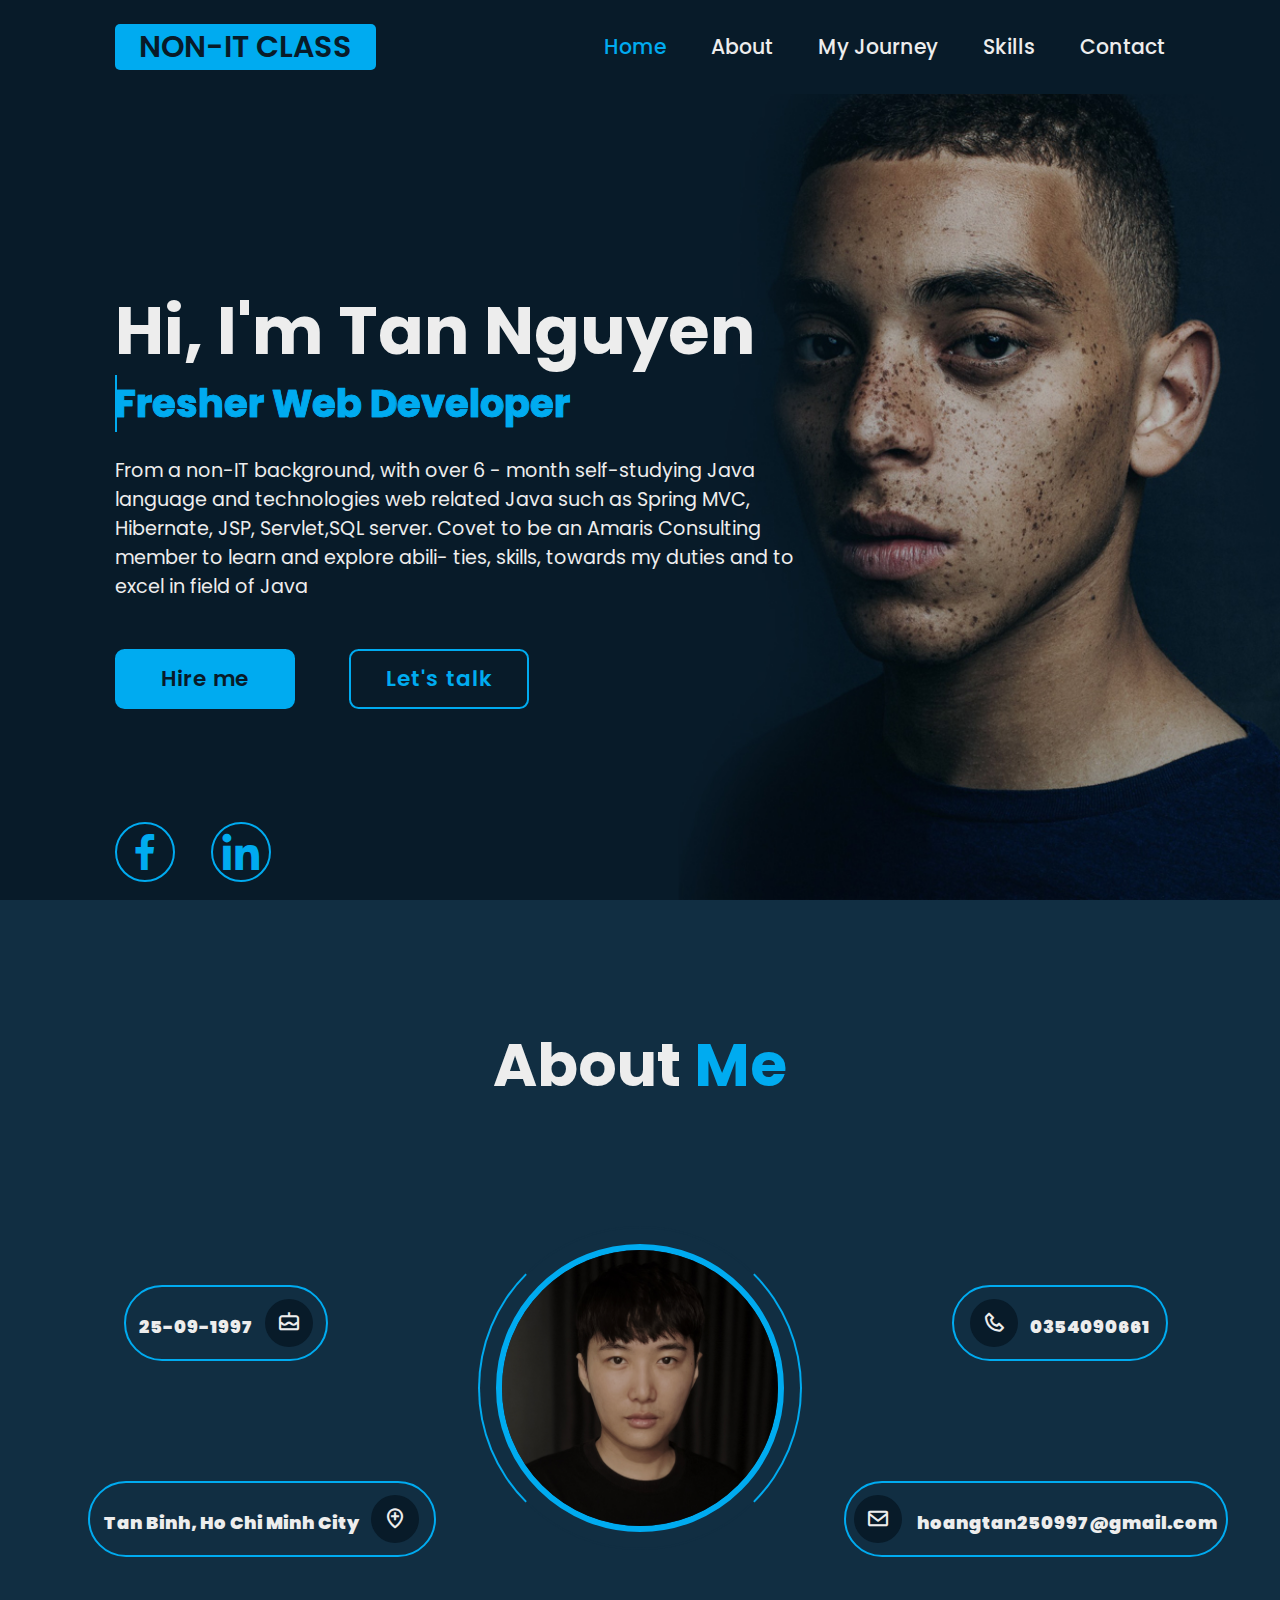
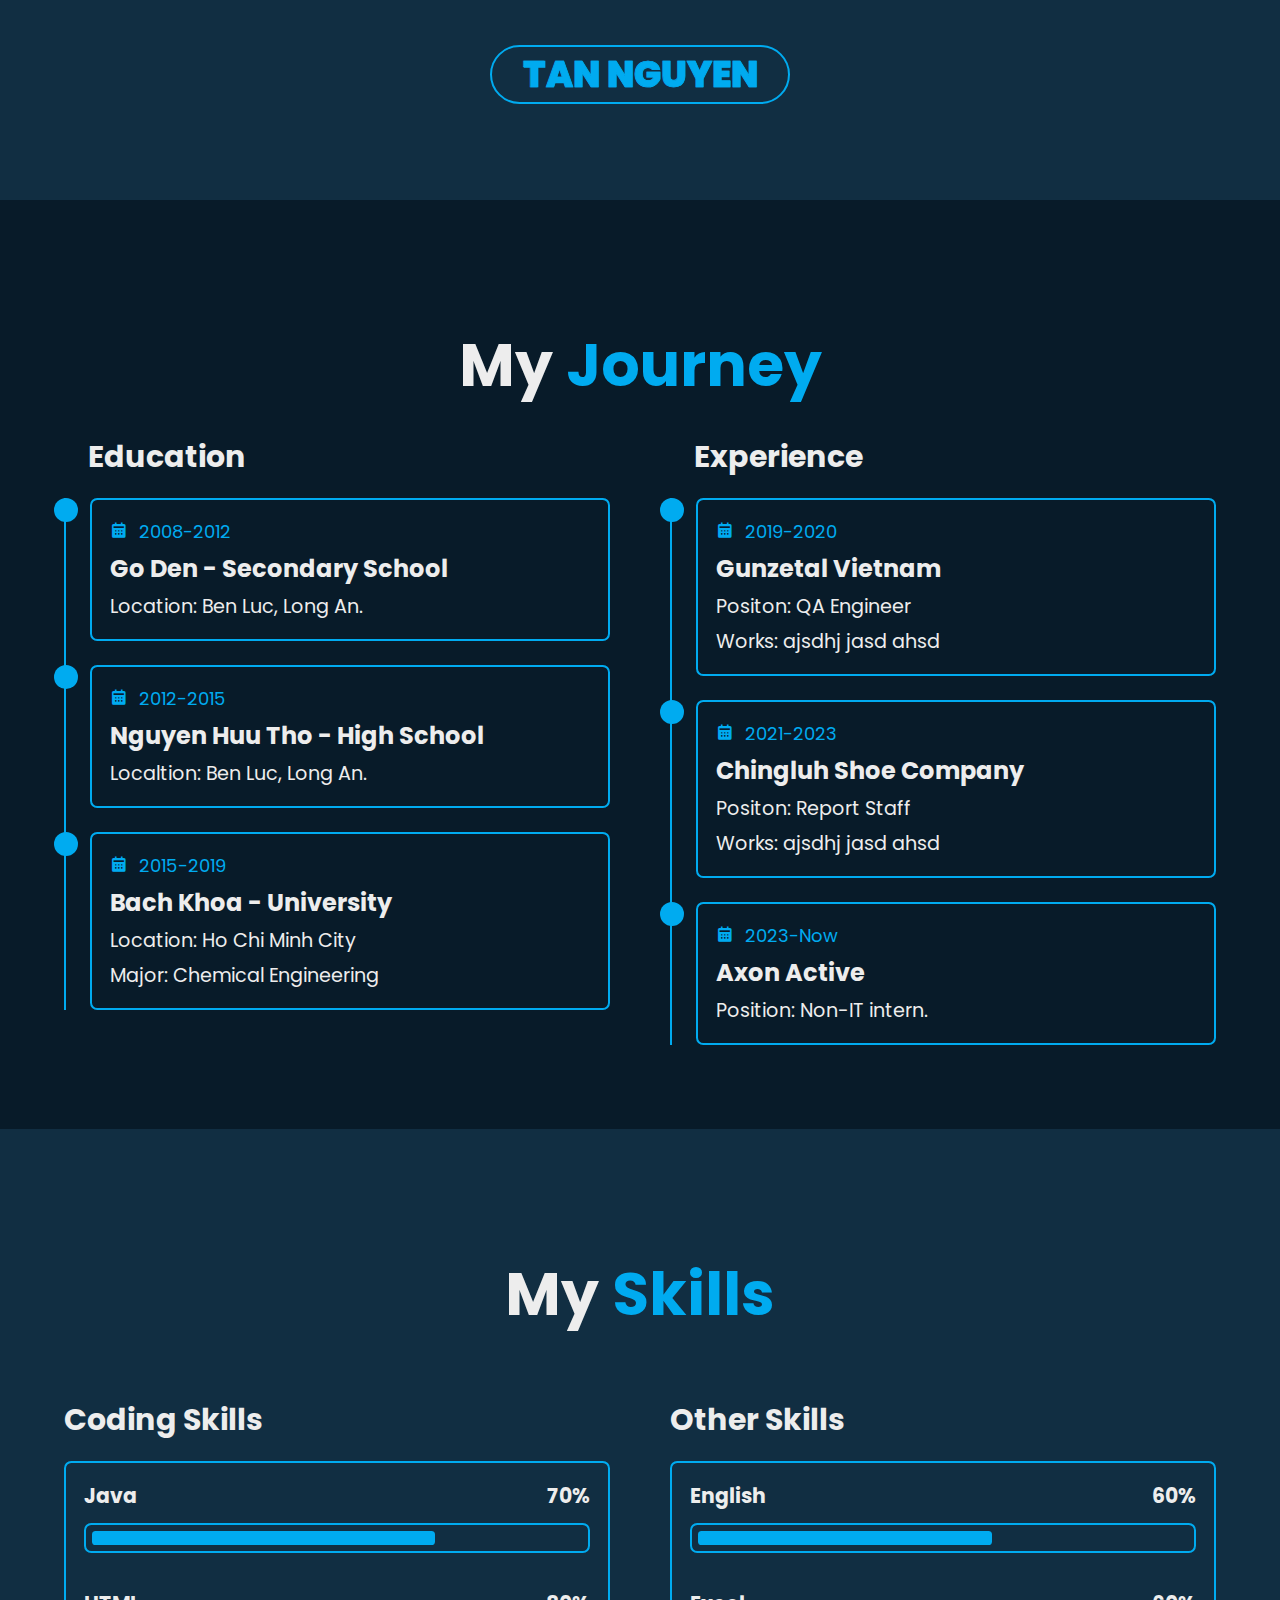
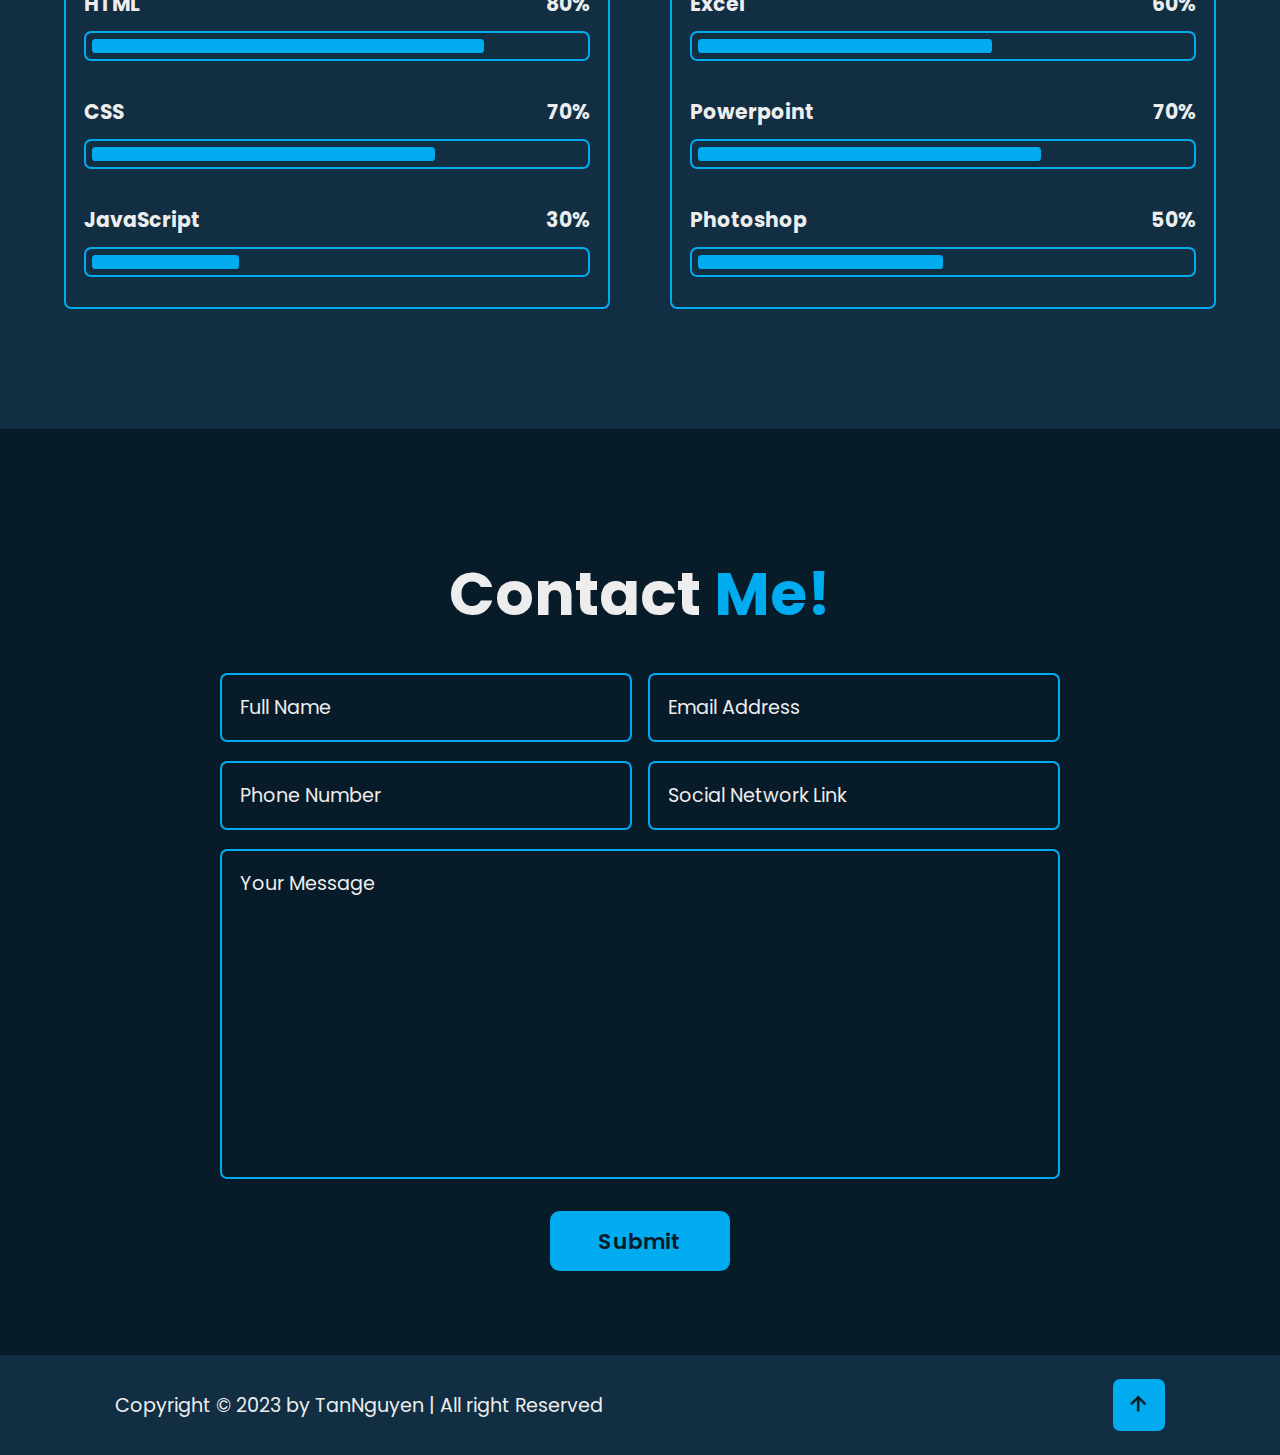
==== commit de9d7e19: "avatar" ====
--- a/CV.html
+++ b/CV.html
@@ -86,7 +86,7 @@
         </div>
         <div class="col" id="col2">
           <div class="about-img">
-            <img src="portrait5.jpg" alt="" />
+            <img src="portrait6.jpg" alt="" />
             <span class="circle-spin"></span>
           </div>
         </div>
--- a/style.css
+++ b/style.css
@@ -841,7 +841,7 @@
 }
 @media (max-width: 1400px) {
   html {
-    font-size: 80%;
+    font-size: 75%;
   }
   section.about .heading {
     margin-bottom: 5rem;
@@ -863,7 +863,7 @@
   }
 } */
 
-@media (max-width: 1000px) {
+@media (max-width: 1200px) {
   header {
     background: var(--bg-color);
   }
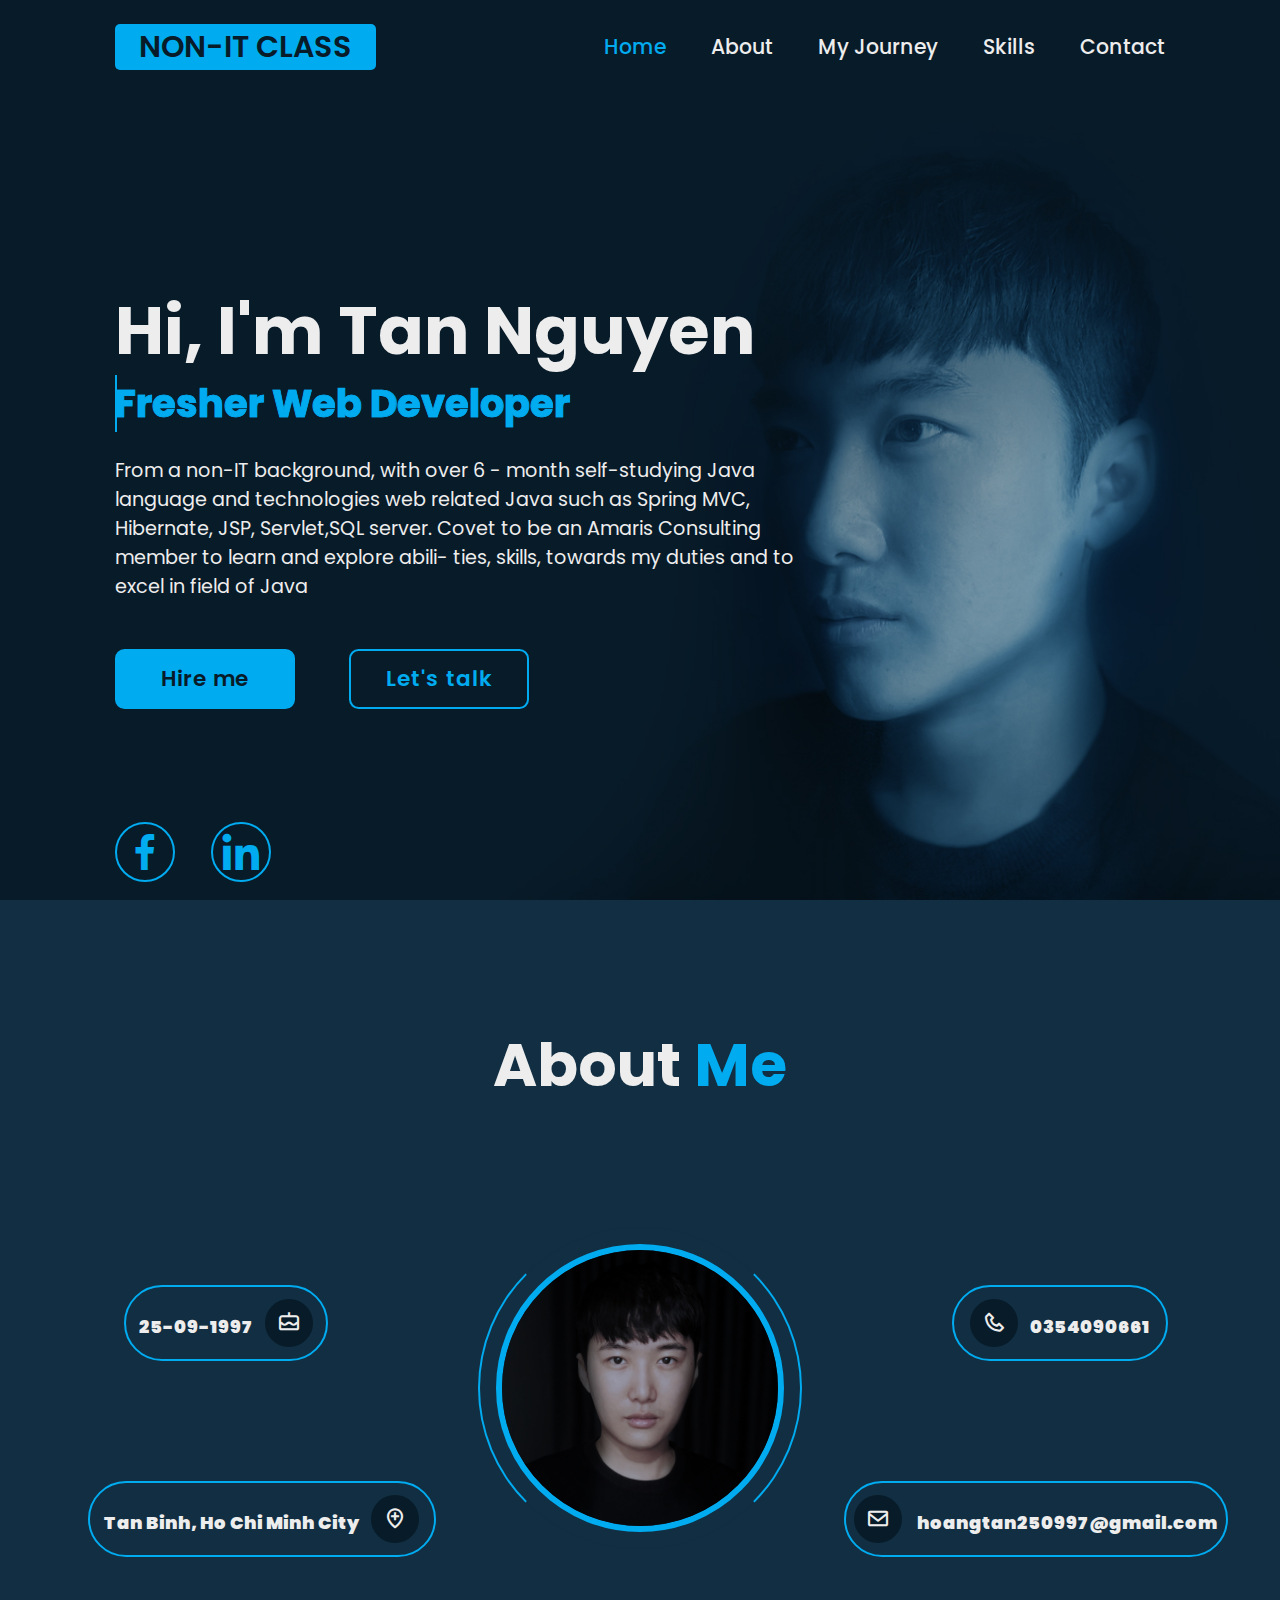
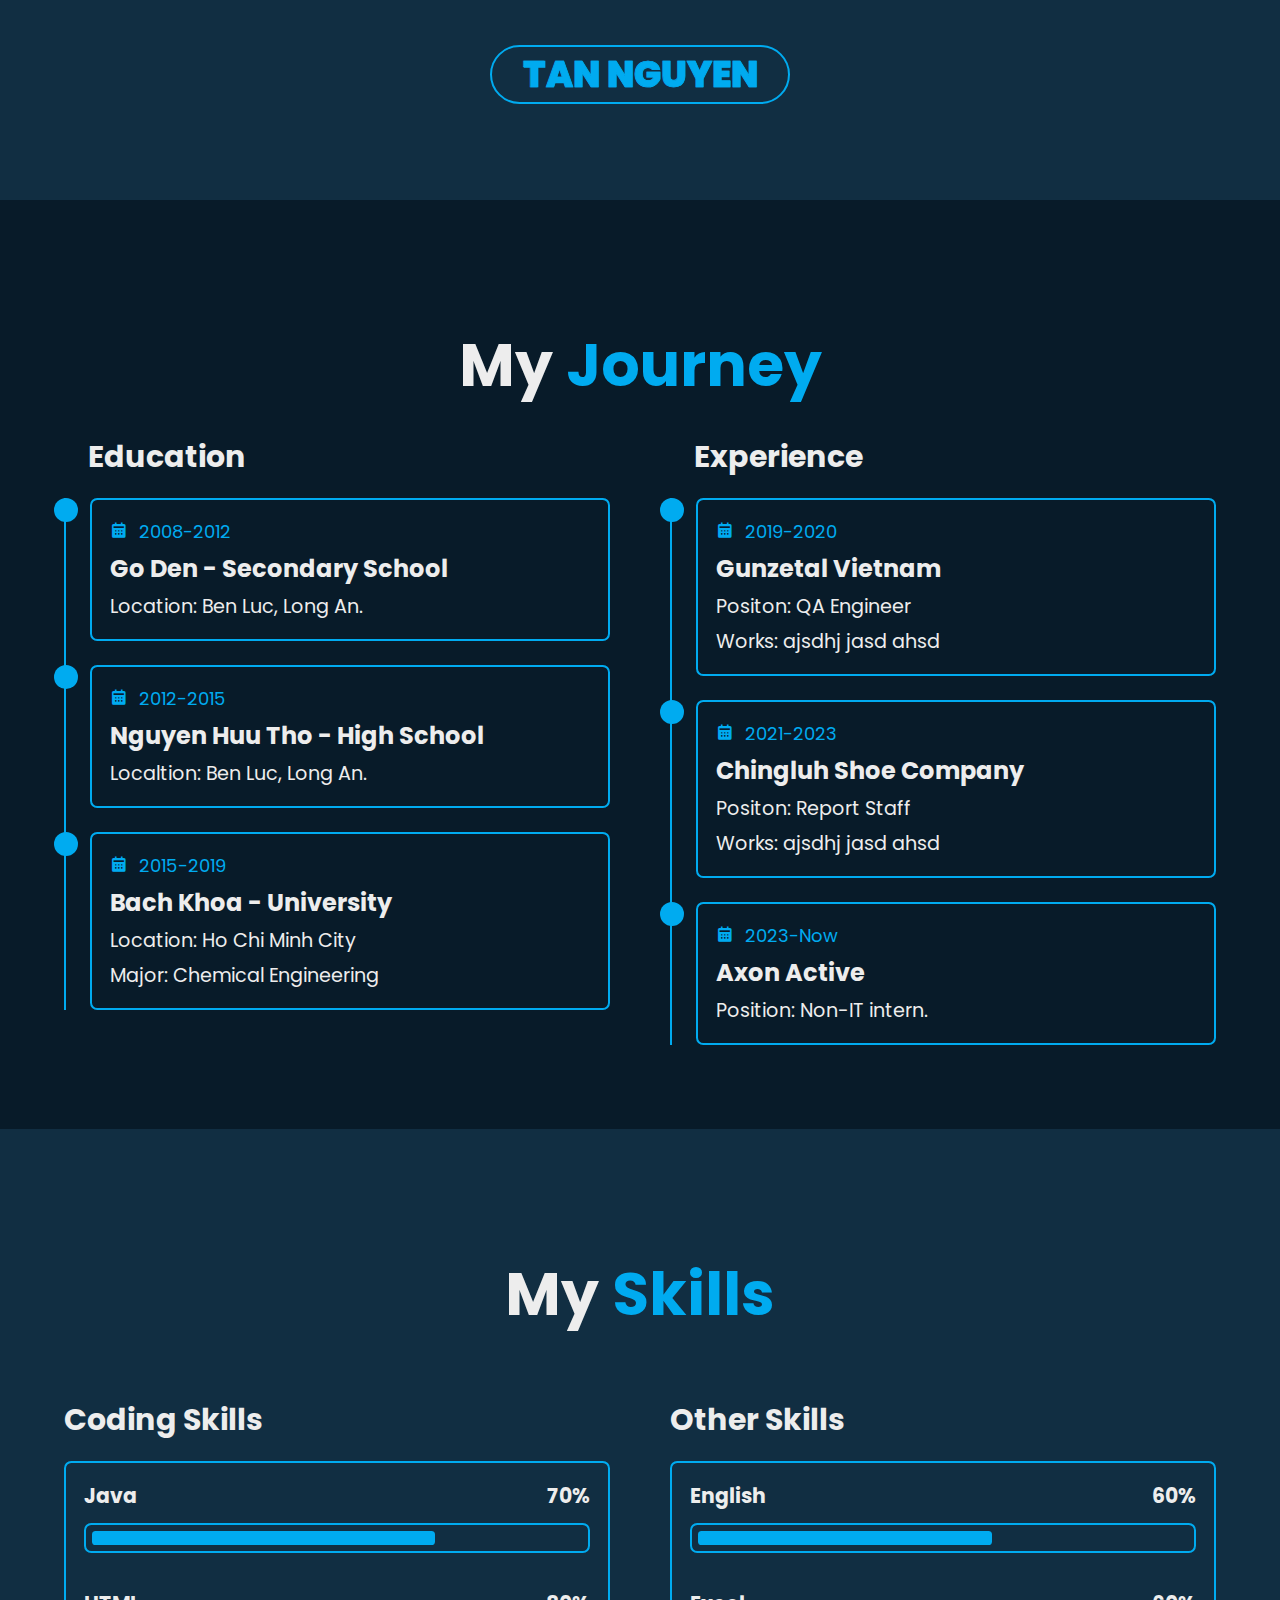
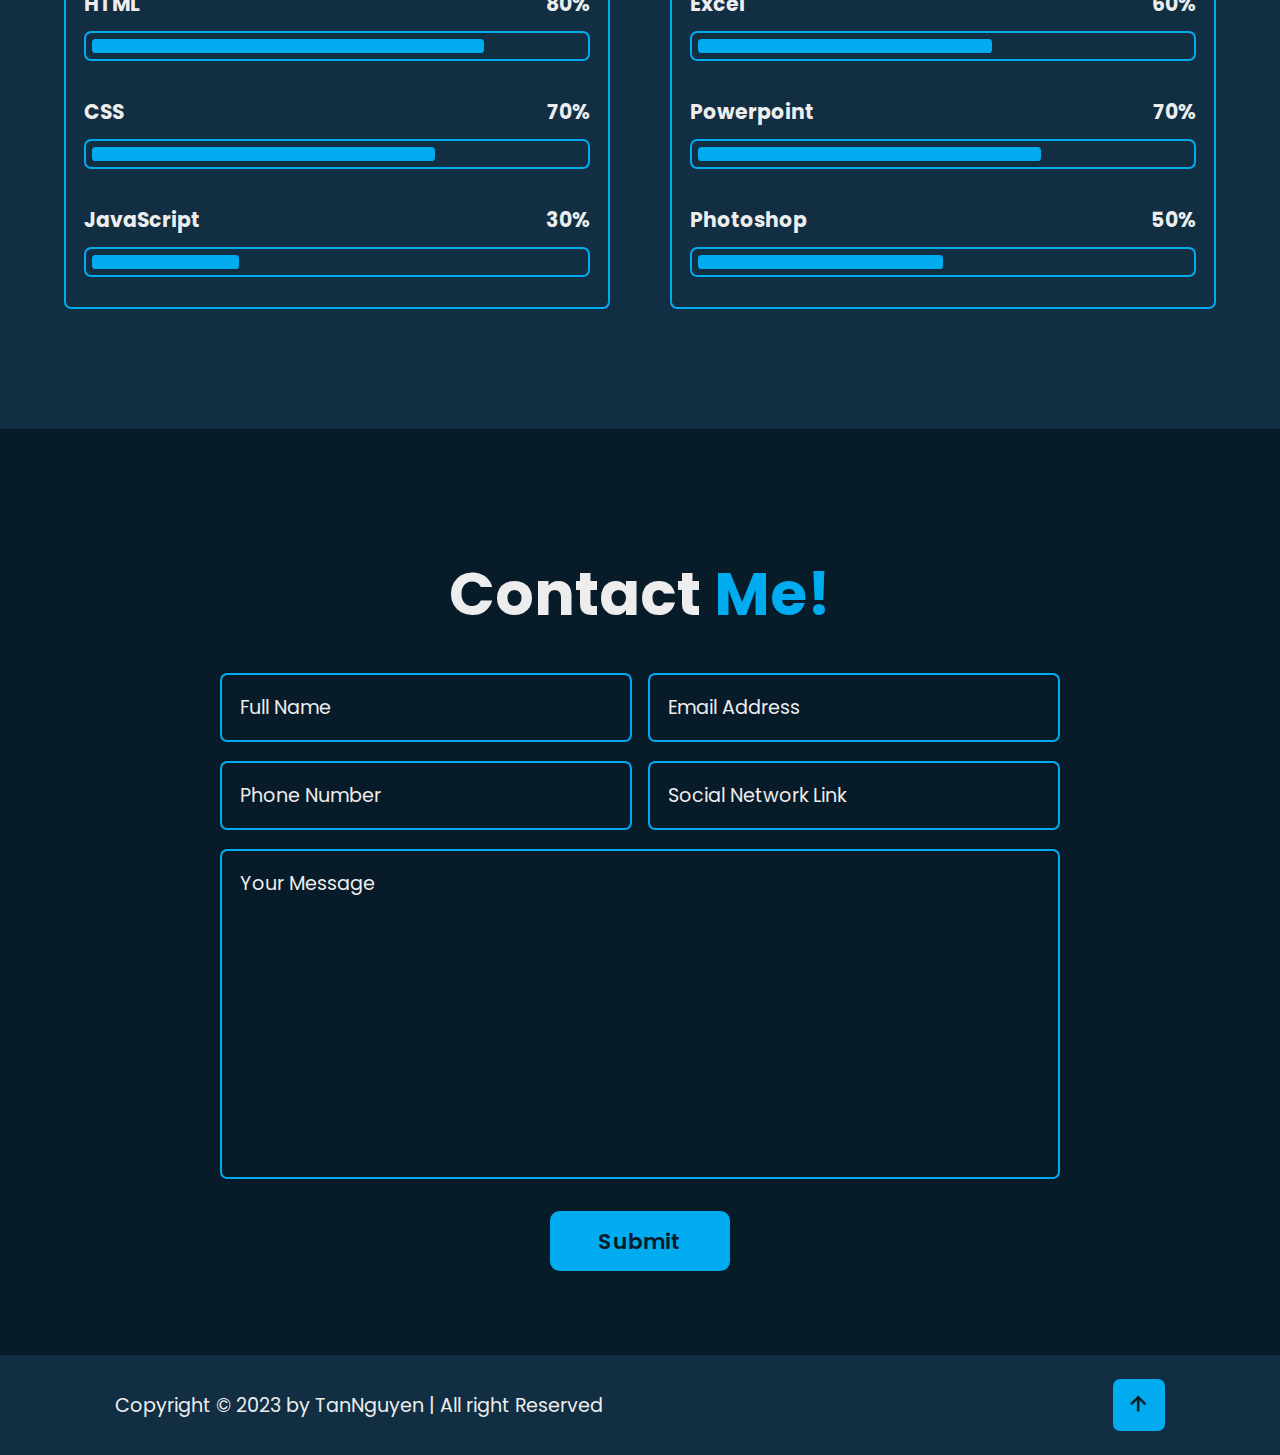
==== commit b6e69824: "final3" ====
--- a/CV.html
+++ b/CV.html
@@ -86,7 +86,7 @@
         </div>
         <div class="col" id="col2">
           <div class="about-img">
-            <img src="portrait6.jpg" alt="" />
+            <img src="portrait7.jpg" alt="" />
             <span class="circle-spin"></span>
           </div>
         </div>
--- a/style.css
+++ b/style.css
@@ -90,7 +90,7 @@
   display: flex;
   align-items: center;
   padding: 10rem 9% 2rem;
-  background: url("background.jpg") no-repeat;
+  background: url("background3.jpg") no-repeat;
   background-size: cover;
   background-position: right;
   /* background-position: center; */
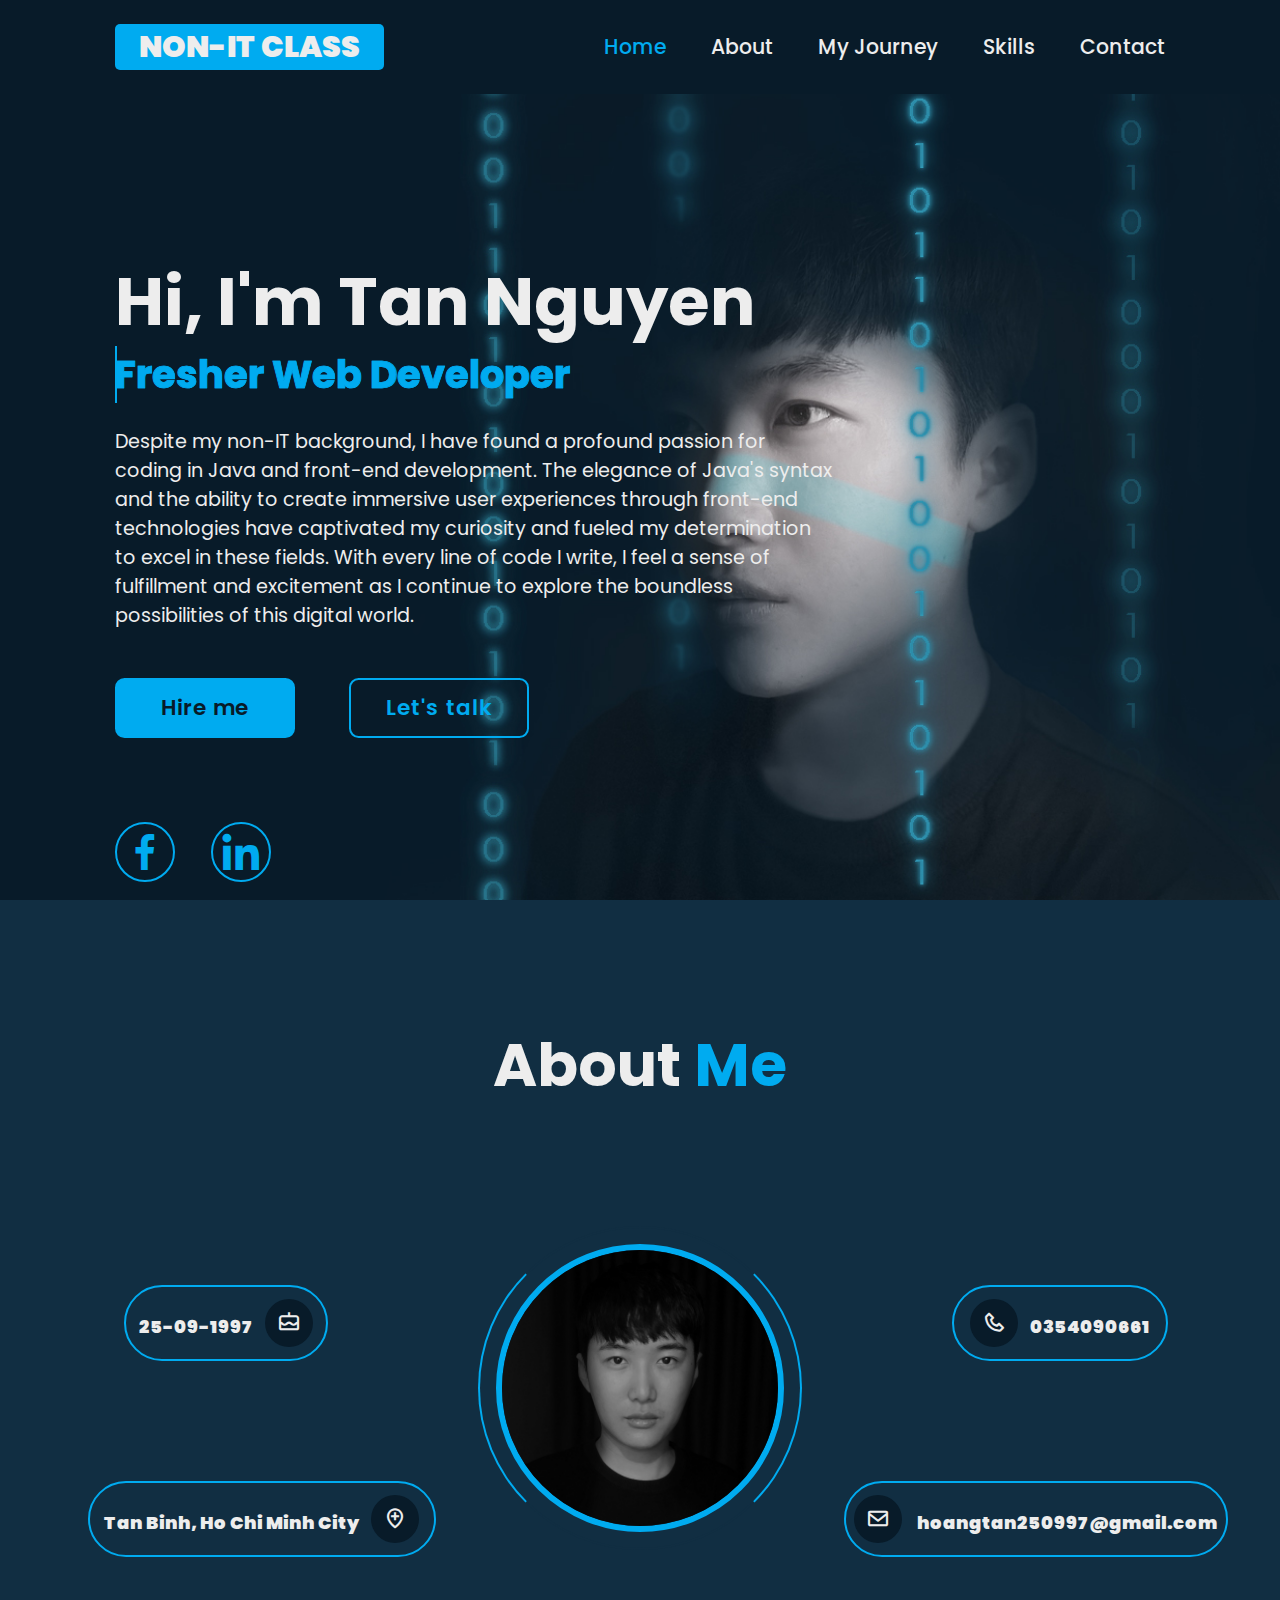
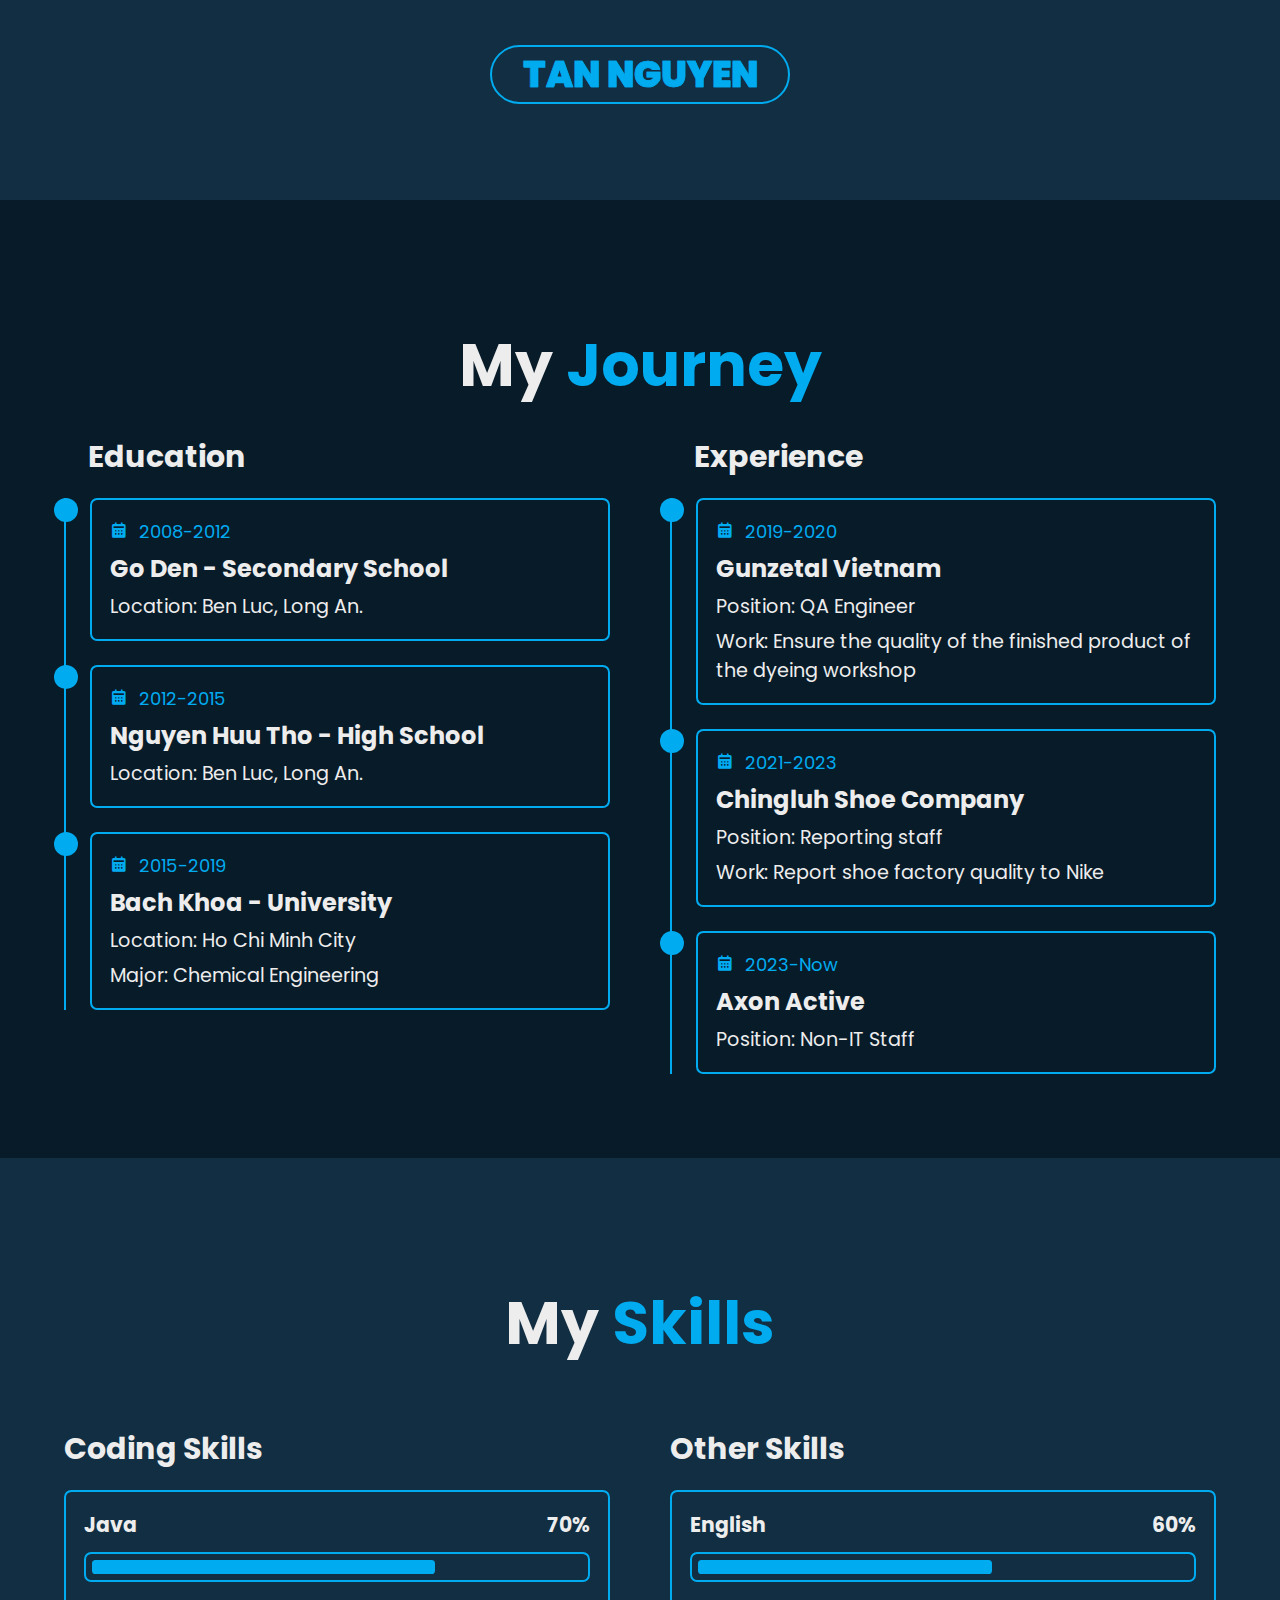
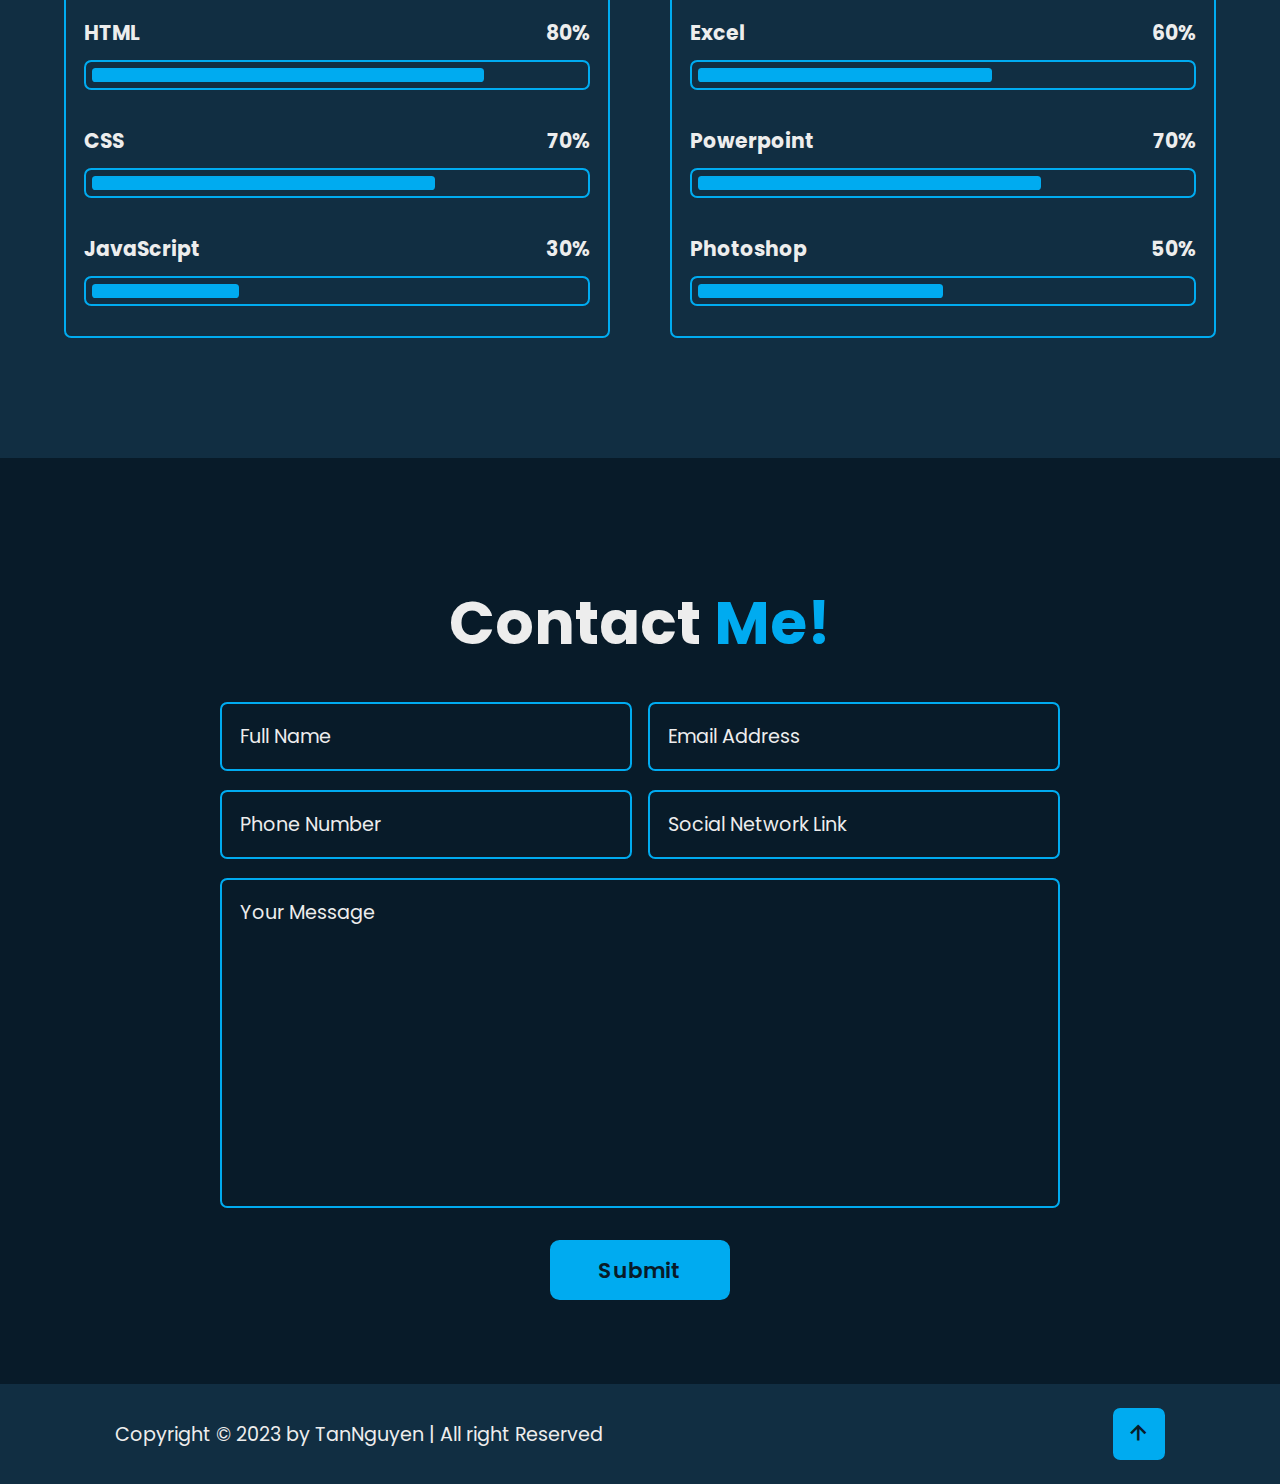
==== commit c1124466: "Hoan thanh" ====
--- a/CV.html
+++ b/CV.html
@@ -1,21 +1,13 @@
 <!DOCTYPE html>
 <html lang="en">
   <head>
-    <title>Title</title>
-    <!-- Required meta tags -->
+    <title>Tan's Portfolio</title>
     <meta charset="utf-8" />
     <meta
       name="viewport"
       content="width=device-width, initial-scale=1, shrink-to-fit=no"
     />
 
-    <!-- Bootstrap CSS -->
-    <!-- <link
-      rel="stylesheet"
-      href="https://stackpath.bootstrapcdn.com/bootstrap/4.3.1/css/bootstrap.min.css"
-      integrity="sha384-ggOyR0iXCbMQv3Xipma34MD+dH/1fQ784/j6cY/iJTQUOhcWr7x9JvoRxT2MZw1T"
-      crossorigin="anonymous"
-    /> -->
     <link
       href="https://unpkg.com/boxicons@2.1.4/css/boxicons.min.css"
       rel="stylesheet"
@@ -24,19 +16,16 @@
     <link rel="stylesheet" href="style.css" />
   </head>
   <body>
-    <!-- header design -->
+    <!-- HEADER SECTION -->
     <header class="header sticky">
       <a href="" class="logo">NON-IT CLASS</a>
-
       <div class="bx bx-menu" id="menu-icon"></div>
-
       <nav class="navbar">
         <a href="#home" class="active">Home</a>
         <a href="#about">About</a>
         <a href="#education">My Journey</a>
         <a href="#skills">Skills</a>
         <a href="#contact">Contact</a>
-
         <span class="active-nav"></span>
       </nav>
     </header>
@@ -49,11 +38,13 @@
           <h3>Fresher Web Developer</h3>
         </div>
         <p>
-          From a non-IT background, with over 6 - month self-studying Java
-          language and technologies web related Java such as Spring MVC,
-          Hibernate, JSP, Servlet,SQL server. Covet to be an Amaris Consulting
-          member to learn and explore abili- ties, skills, towards my duties and
-          to excel in field of Java
+          Despite my non-IT background, I have found a profound passion for
+          coding in Java and front-end development. The elegance of Java's
+          syntax and the ability to create immersive user experiences through
+          front-end technologies have captivated my curiosity and fueled my
+          determination to excel in these fields. With every line of code I
+          write, I feel a sense of fulfillment and excitement as I continue to
+          explore the boundless possibilities of this digital world.
         </p>
         <div class="btn-box">
           <a href="" class="btn">Hire me</a>
@@ -86,7 +77,7 @@
         </div>
         <div class="col" id="col2">
           <div class="about-img">
-            <img src="portrait7.jpg" alt="" />
+            <img src="assets/portrait8.jpg" alt="" />
             <span class="circle-spin"></span>
           </div>
         </div>
@@ -129,7 +120,7 @@
                   <i class="bx bxs-calendar"></i> 2012-2015
                 </div>
                 <h3>Nguyen Huu Tho - High School</h3>
-                <p>Localtion: Ben Luc, Long An.</p>
+                <p>Location: Ben Luc, Long An.</p>
               </div>
             </div>
 
@@ -156,8 +147,11 @@
                   <i class="bx bxs-calendar"></i> 2019-2020
                 </div>
                 <h3>Gunzetal Vietnam</h3>
-                <p>Positon: QA Engineer</p>
-                <p>Works: ajsdhj jasd ahsd</p>
+                <p>Position: QA Engineer</p>
+                <p>
+                  Work: Ensure the quality of the finished product of the dyeing
+                  workshop
+                </p>
               </div>
             </div>
 
@@ -167,8 +161,8 @@
                   <i class="bx bxs-calendar"></i> 2021-2023
                 </div>
                 <h3>Chingluh Shoe Company</h3>
-                <p>Positon: Report Staff</p>
-                <p>Works: ajsdhj jasd ahsd</p>
+                <p>Position: Reporting staff</p>
+                <p>Work: Report shoe factory quality to Nike</p>
               </div>
             </div>
 
@@ -176,7 +170,7 @@
               <div class="content">
                 <div class="year"><i class="bx bxs-calendar"></i> 2023-Now</div>
                 <h3>Axon Active</h3>
-                <p>Position: Non-IT intern.</p>
+                <p>Position: Non-IT Staff</p>
               </div>
             </div>
           </div>
@@ -186,7 +180,6 @@
     <!-- SKILLS SECTION -->
     <section class="skills" id="skills">
       <h2 class="heading">My <span>Skills</span></h2>
-
       <div class="skills-row">
         <div class="skills-column">
           <h3 class="title">Coding Skills</h3>
--- a/style.css
+++ b/style.css
@@ -22,7 +22,6 @@
   overflow-x: hidden;
 }
 body {
-  /* width: 80%; */
   background: var(--bg-color);
   color: var(--text-color);
 }
@@ -50,9 +49,8 @@
   border-radius: 5px;
   font-size: 2.5rem;
   color: var(--text-color);
-  font-weight: 600;
+  font-weight: 1000;
   padding: 0 2rem;
-  color: var(--bg-color);
 }
 .navbar a {
   font-size: 1.7rem;
@@ -63,7 +61,6 @@
 .navbar a:hover,
 .navbar a.active {
   color: var(--main-color);
-  /* Tự thêm */
   text-decoration: none;
 }
 
@@ -76,31 +73,22 @@
 
 section {
   min-height: 100vh;
-  /* max-height: 100vh; */
-
   padding: 10rem 5% 5rem;
-  /* chuyển từ .ho5me ở dưới lên */
-  /* display: flex; */
-  /* align-items: center; */
-  /* height: 10%; */
 }
 
 .home {
-  /* min-width: 100vh; */
   display: flex;
   align-items: center;
   padding: 10rem 9% 2rem;
-  background: url("background3.jpg") no-repeat;
+  background: url("assets/background6.jpg") no-repeat;
   background-size: cover;
   background-position: right;
-  /* background-position: center; */
 }
 
 /* HOME CONTENT */
 .home-content {
   max-width: 60rem;
   z-index: 99;
-  /* background-color: red; */
 }
 
 .home-content h1 {
@@ -256,11 +244,10 @@
   position: absolute;
   top: 0;
   right: 0;
-  width: 45%;
+  width: 60%;
   height: 100%;
   background: transparent;
   transition: 3s;
-  /* z-index: -10; */
 }
 .home-imgHover:hover {
   background: var(--bg-color);
@@ -441,7 +428,6 @@
   background: var(--bg-color);
 }
 .container #col2 {
-  /* background-color: brown; */
   display: flex;
   flex-direction: column;
   justify-content: center;
@@ -523,10 +509,6 @@
 }
 /* EDUCATION SECTION */
 .education {
-  /* display: flex;
-  justify-content: center;
-  align-items: center;
-  flex-direction: column; */
   padding-bottom: 5rem;
 }
 
@@ -847,21 +829,6 @@
     margin-bottom: 5rem;
   }
 }
-
-/* @media (max-width: 991px) {
-  html {
-    padding: 2rem 4%;
-  }
-  section {
-    padding: 10rem 4% 10rem;
-  }
-  .home {
-    padding: 0 4%;
-  }
-  .footer {
-    padding: 2rem 4%;
-  }
-} */
 
 @media (max-width: 1200px) {
   header {
@@ -956,12 +923,8 @@
   }
   .about .container #col2 {
     order: 1;
-
-    /* display: block; */
     float: left;
     margin-top: 0;
-
-    /* clear: left; */
     width: 40%;
   }
   .about .about-img {
@@ -972,7 +935,6 @@
   }
 }
 /* KEYFRAMES ANIMATION */
-/* FOR H3 */
 @keyframes homeBgText {
   0%,
   10%,
